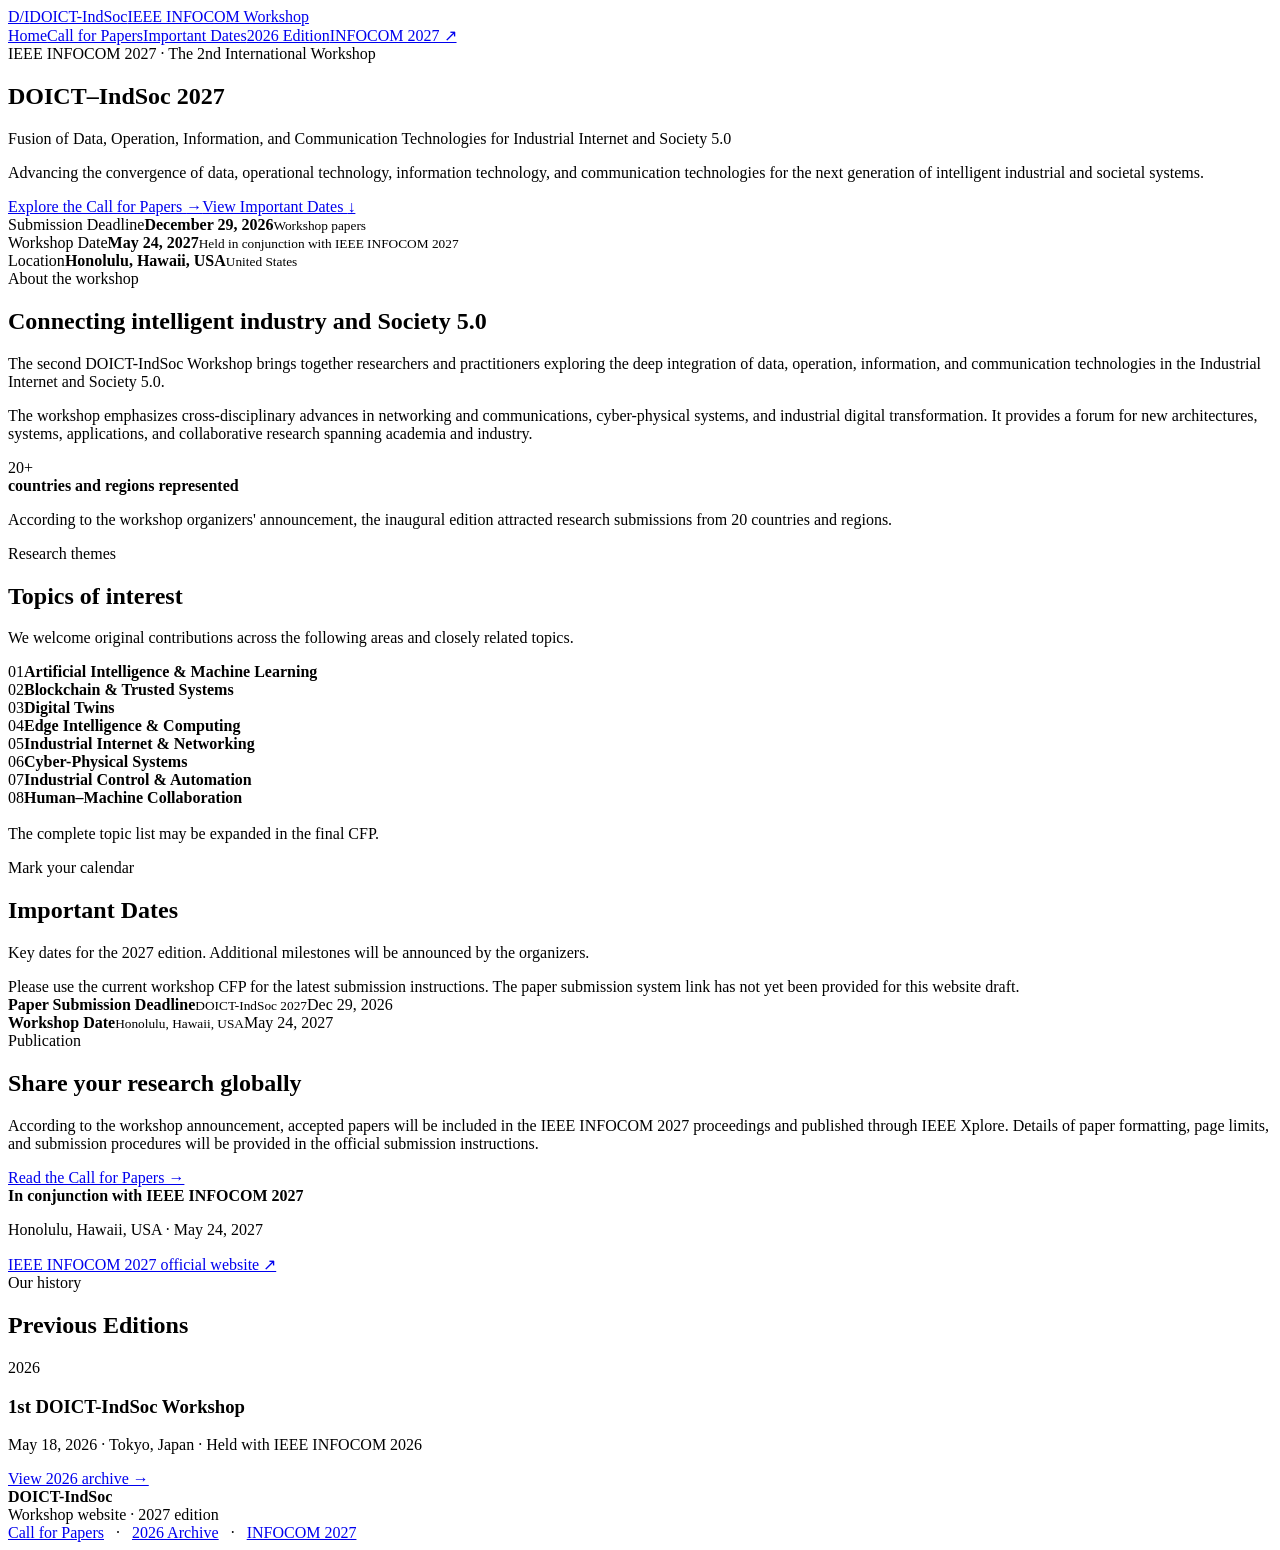
==== index.html @ 681ae793 "Add files via upload" ====
<!doctype html>
<html lang="en"><head><meta charset="utf-8"><meta name="viewport" content="width=device-width,initial-scale=1"><meta name="description" content="DOICT-IndSoc 2027: The 2nd Workshop on Fusion of Data, Operation, Information, and Communication Technologies for Industrial Internet and Society 5.0, held with IEEE INFOCOM 2027."><title>DOICT-IndSoc 2027 | IEEE INFOCOM Workshop</title><link rel="stylesheet" href="assets/styles.css"><link rel="icon" href="assets/favicon.svg" type="image/svg+xml"></head><body>
<header class="site-header"><div class="container header-inner"><a class="brand" href="index.html" aria-label="DOICT-IndSoc homepage"><span class="brand-symbol">D/I</span><span><span class="brand-name">DOICT-IndSoc</span><span class="brand-sub">IEEE INFOCOM Workshop</span></span></a><nav class="nav" aria-label="Main navigation"><a class="current" href="index.html">Home</a><a href="cfp.html">Call for Papers</a><a href="index.html#dates">Important Dates</a><a href="2026/">2026 Edition</a><a class="nav-pill" href="https://infocom2027.ieee-infocom.org/" target="_blank" rel="noopener noreferrer">INFOCOM 2027 ↗</a></nav></div></header>
<main><section class="hero"><div class="container"><div class="hero-content"><div class="eyebrow">IEEE INFOCOM 2027 · The 2nd International Workshop</div><h1>DOICT<span>–</span>IndSoc <span>2027</span></h1><p class="hero-title">Fusion of Data, Operation, Information, and Communication Technologies for Industrial Internet and Society 5.0</p><p class="hero-explainer">Advancing the convergence of data, operational technology, information technology, and communication technologies for the next generation of intelligent industrial and societal systems.</p><div class="actions"><a class="btn btn-primary" href="cfp.html">Explore the Call for Papers <span aria-hidden="true">→</span></a><a class="btn btn-outline" href="#dates">View Important Dates <span aria-hidden="true">↓</span></a></div></div><div class="hero-summary"><div><span class="summary-label">Submission Deadline</span><strong>December 29, 2026</strong><small>Workshop papers</small></div><div><span class="summary-label">Workshop Date</span><strong>May 24, 2027</strong><small>Held in conjunction with IEEE INFOCOM 2027</small></div><div><span class="summary-label">Location</span><strong>Honolulu, Hawaii, USA</strong><small>United States</small></div></div></div></section>
<section class="section" id="about"><div class="container two-col"><div class="section-copy"><div class="section-head"><div class="eyebrow">About the workshop</div><h2>Connecting intelligent industry and Society 5.0</h2></div><p class="lead">The second DOICT-IndSoc Workshop brings together researchers and practitioners exploring the deep integration of data, operation, information, and communication technologies in the Industrial Internet and Society 5.0.</p><p>The workshop emphasizes cross-disciplinary advances in networking and communications, cyber-physical systems, and industrial digital transformation. It provides a forum for new architectures, systems, applications, and collaborative research spanning academia and industry.</p></div><aside class="quote-card"><div class="big">20+</div><strong>countries and regions represented</strong><p>According to the workshop organizers' announcement, the inaugural edition attracted research submissions from 20 countries and regions.</p></aside></div></section>
<section class="section section-alt" id="topics"><div class="container"><div class="section-head"><div class="eyebrow">Research themes</div><h2>Topics of interest</h2><p>We welcome original contributions across the following areas and closely related topics.</p></div><div class="topics"><div class="topic"><span class="topic-num">01</span><strong>Artificial Intelligence &amp; Machine Learning</strong></div><div class="topic"><span class="topic-num">02</span><strong>Blockchain &amp; Trusted Systems</strong></div><div class="topic"><span class="topic-num">03</span><strong>Digital Twins</strong></div><div class="topic"><span class="topic-num">04</span><strong>Edge Intelligence &amp; Computing</strong></div><div class="topic"><span class="topic-num">05</span><strong>Industrial Internet &amp; Networking</strong></div><div class="topic"><span class="topic-num">06</span><strong>Cyber-Physical Systems</strong></div><div class="topic"><span class="topic-num">07</span><strong>Industrial Control &amp; Automation</strong></div><div class="topic"><span class="topic-num">08</span><strong>Human–Machine Collaboration</strong></div></div><p class="smallprint" style="margin-top:18px">The complete topic list may be expanded in the final CFP.</p></div></section>
<section class="section" id="dates"><div class="container two-col"><div><div class="section-head"><div class="eyebrow">Mark your calendar</div><h2>Important Dates</h2><p>Key dates for the 2027 edition. Additional milestones will be announced by the organizers.</p></div><div class="notice">Please use the current workshop CFP for the latest submission instructions. The paper submission system link has not yet been provided for this website draft.</div></div><div class="dates-box"><div class="date-line"><span><strong>Paper Submission Deadline</strong><small>DOICT-IndSoc 2027</small></span><span class="date-value deadline">Dec 29, 2026</span></div><div class="date-line"><span><strong>Workshop Date</strong><small>Honolulu, Hawaii, USA</small></span><span class="date-value">May 24, 2027</span></div></div></div></section>
<section class="section section-alt" id="publication"><div class="container two-col"><div><div class="section-head"><div class="eyebrow">Publication</div><h2>Share your research globally</h2></div><p>According to the workshop announcement, accepted papers will be included in the IEEE INFOCOM 2027 proceedings and published through IEEE Xplore. Details of paper formatting, page limits, and submission procedures will be provided in the official submission instructions.</p><a class="text-link" href="cfp.html">Read the Call for Papers →</a></div><div class="quote-card"><strong>In conjunction with IEEE INFOCOM 2027</strong><p>Honolulu, Hawaii, USA · May 24, 2027</p><a href="https://infocom2027.ieee-infocom.org/" target="_blank" rel="noopener noreferrer">IEEE INFOCOM 2027 official website ↗</a></div></div></section>
<section class="section" id="past"><div class="container"><div class="section-head"><div class="eyebrow">Our history</div><h2>Previous Editions</h2></div><div class="archive-tile"><div class="archive-year">2026</div><div class="archive-desc"><h3>1st DOICT-IndSoc Workshop</h3><p>May 18, 2026 · Tokyo, Japan · Held with IEEE INFOCOM 2026</p></div><a class="text-link" href="2026/">View 2026 archive →</a></div></div></section></main>
<footer class="site-footer"><div class="container footer-grid"><div><strong>DOICT-IndSoc</strong><br>Workshop website · 2027 edition</div><div><a href="cfp.html">Call for Papers</a> &nbsp; · &nbsp; <a href="2026/">2026 Archive</a> &nbsp; · &nbsp; <a href="https://infocom2027.ieee-infocom.org/">INFOCOM 2027</a></div></div></footer></body></html>
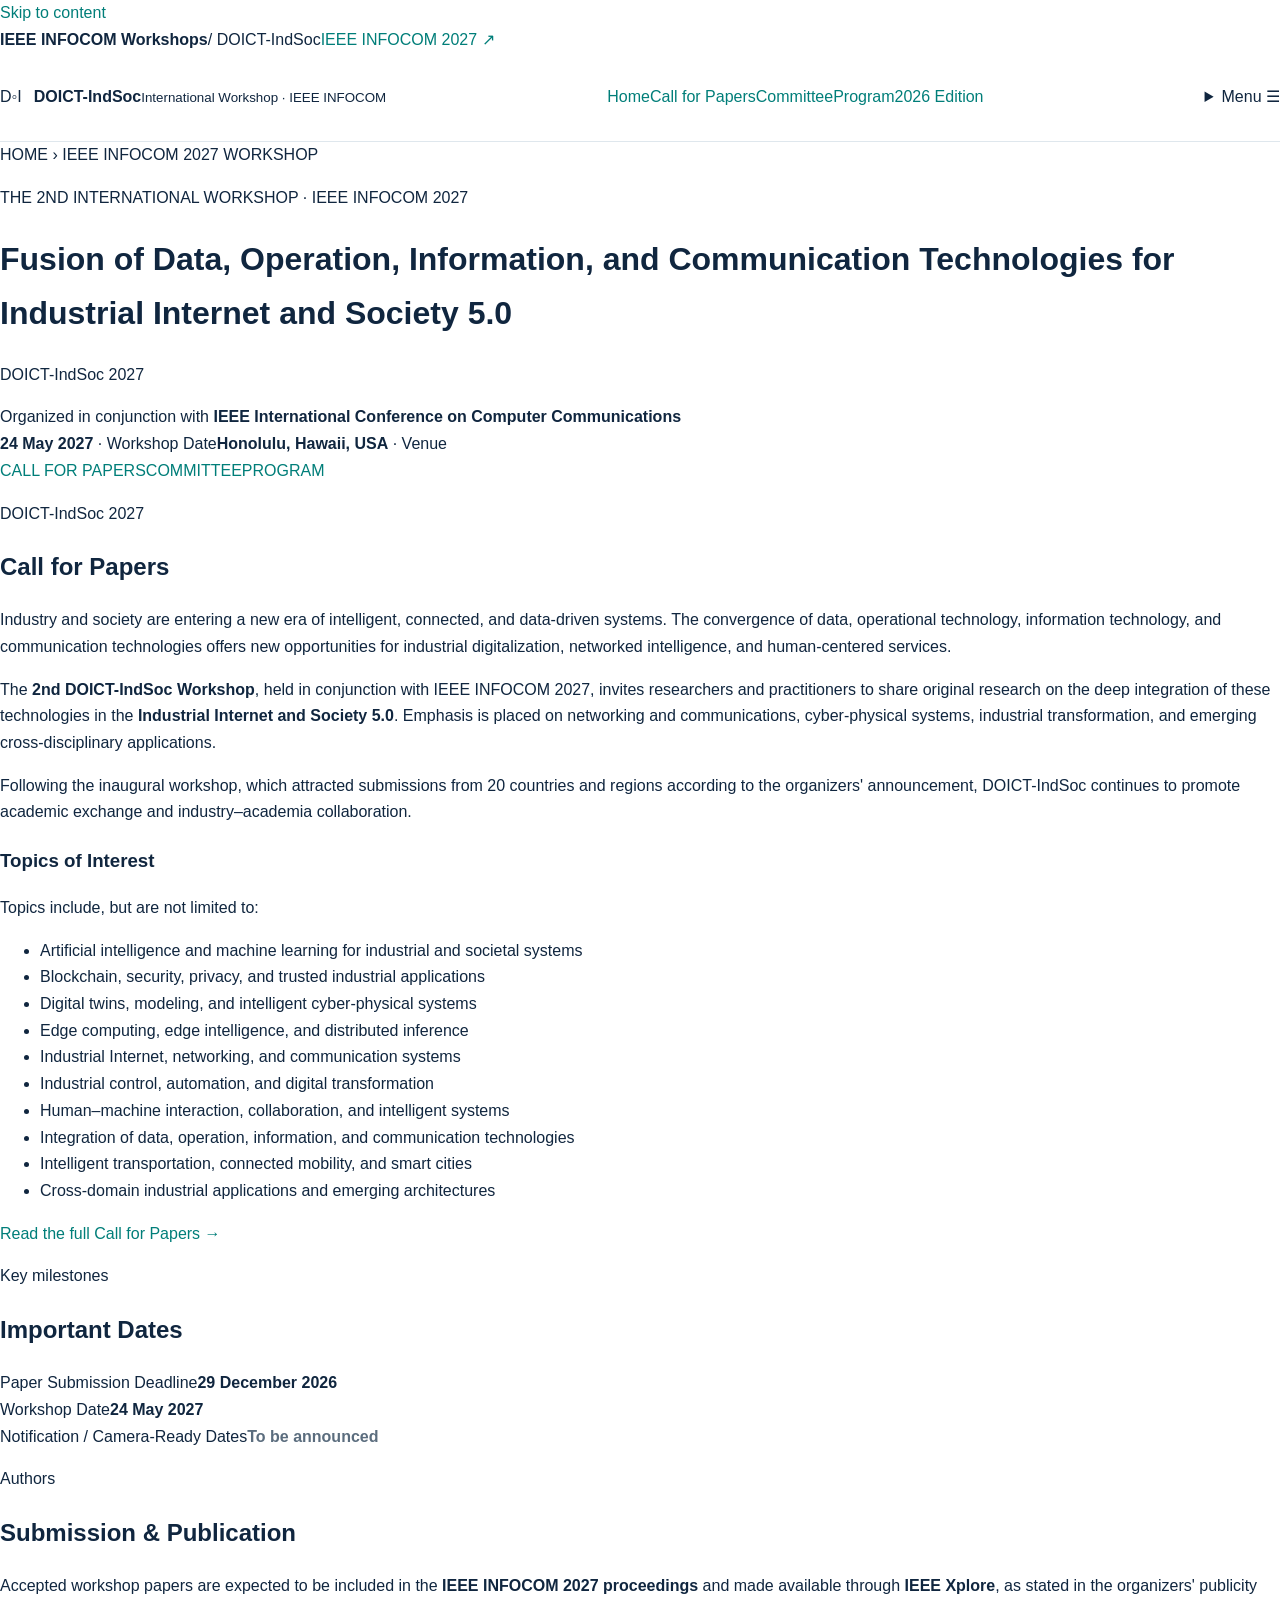
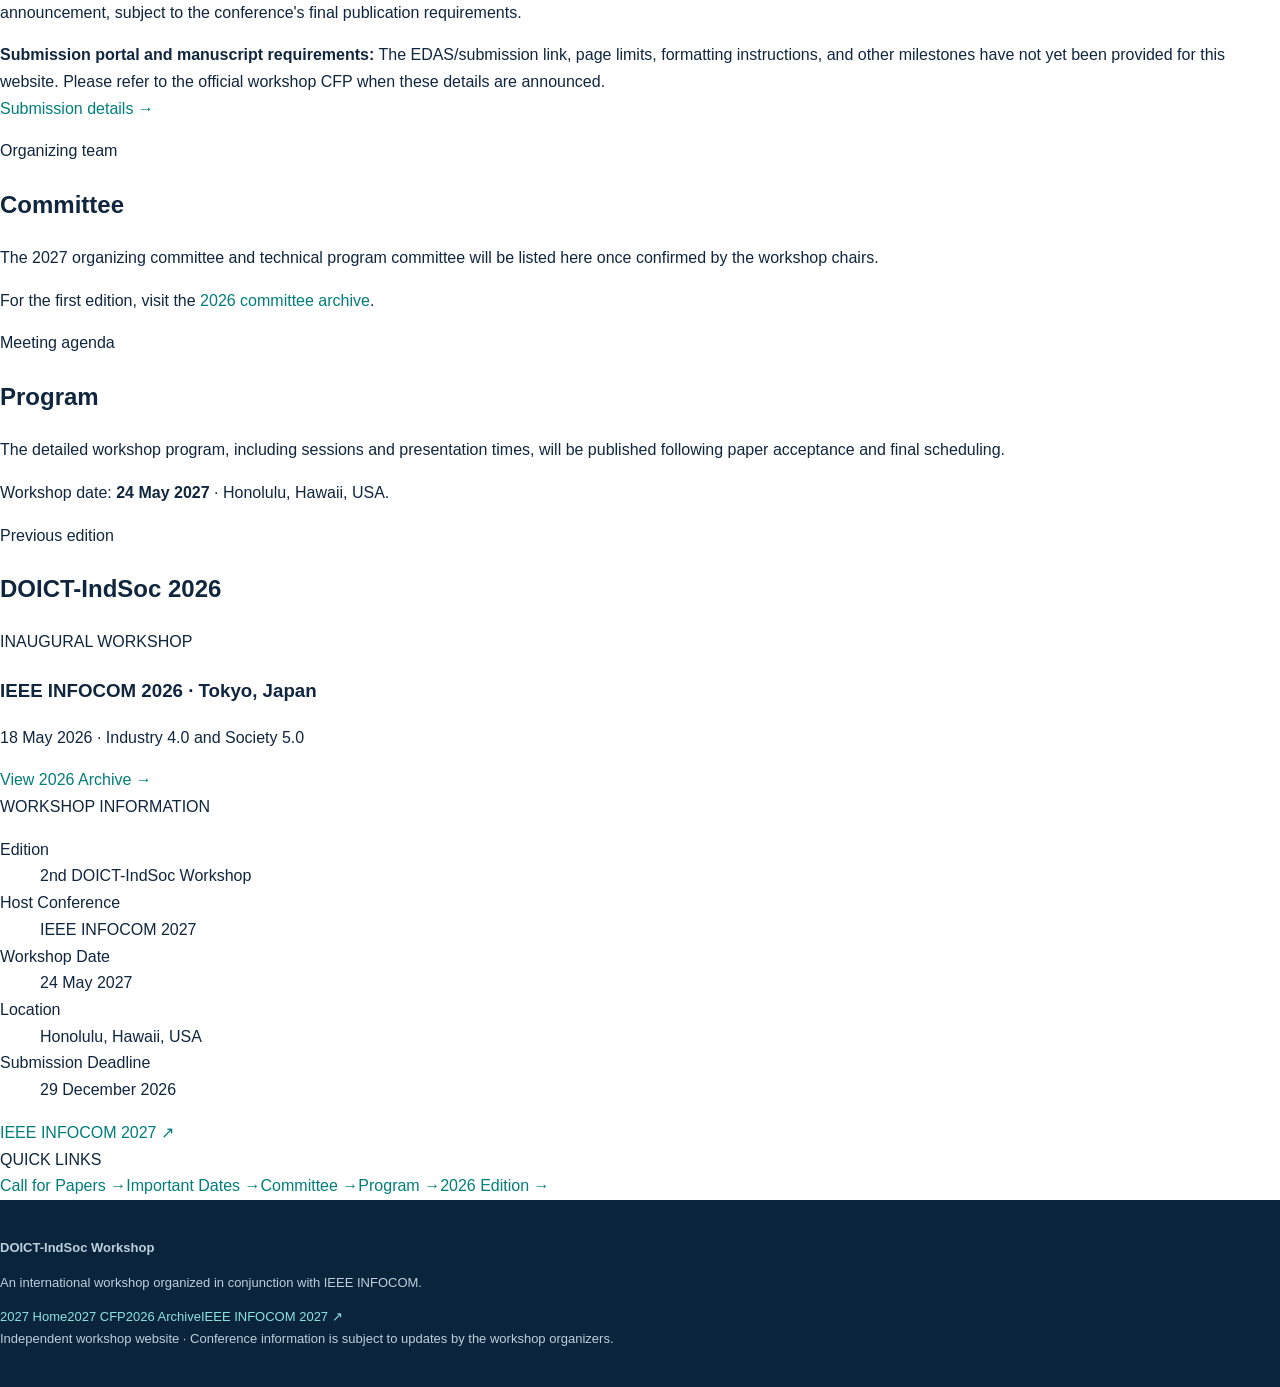
==== commit 0991249a: "Add files via upload" ====
--- a/index.html
+++ b/index.html
@@ -1,10 +1,49 @@
-<!doctype html>
-<html lang="en"><head><meta charset="utf-8"><meta name="viewport" content="width=device-width,initial-scale=1"><meta name="description" content="DOICT-IndSoc 2027: The 2nd Workshop on Fusion of Data, Operation, Information, and Communication Technologies for Industrial Internet and Society 5.0, held with IEEE INFOCOM 2027."><title>DOICT-IndSoc 2027 | IEEE INFOCOM Workshop</title><link rel="stylesheet" href="assets/styles.css"><link rel="icon" href="assets/favicon.svg" type="image/svg+xml"></head><body>
-<header class="site-header"><div class="container header-inner"><a class="brand" href="index.html" aria-label="DOICT-IndSoc homepage"><span class="brand-symbol">D/I</span><span><span class="brand-name">DOICT-IndSoc</span><span class="brand-sub">IEEE INFOCOM Workshop</span></span></a><nav class="nav" aria-label="Main navigation"><a class="current" href="index.html">Home</a><a href="cfp.html">Call for Papers</a><a href="index.html#dates">Important Dates</a><a href="2026/">2026 Edition</a><a class="nav-pill" href="https://infocom2027.ieee-infocom.org/" target="_blank" rel="noopener noreferrer">INFOCOM 2027 ↗</a></nav></div></header>
-<main><section class="hero"><div class="container"><div class="hero-content"><div class="eyebrow">IEEE INFOCOM 2027 · The 2nd International Workshop</div><h1>DOICT<span>–</span>IndSoc <span>2027</span></h1><p class="hero-title">Fusion of Data, Operation, Information, and Communication Technologies for Industrial Internet and Society 5.0</p><p class="hero-explainer">Advancing the convergence of data, operational technology, information technology, and communication technologies for the next generation of intelligent industrial and societal systems.</p><div class="actions"><a class="btn btn-primary" href="cfp.html">Explore the Call for Papers <span aria-hidden="true">→</span></a><a class="btn btn-outline" href="#dates">View Important Dates <span aria-hidden="true">↓</span></a></div></div><div class="hero-summary"><div><span class="summary-label">Submission Deadline</span><strong>December 29, 2026</strong><small>Workshop papers</small></div><div><span class="summary-label">Workshop Date</span><strong>May 24, 2027</strong><small>Held in conjunction with IEEE INFOCOM 2027</small></div><div><span class="summary-label">Location</span><strong>Honolulu, Hawaii, USA</strong><small>United States</small></div></div></div></section>
-<section class="section" id="about"><div class="container two-col"><div class="section-copy"><div class="section-head"><div class="eyebrow">About the workshop</div><h2>Connecting intelligent industry and Society 5.0</h2></div><p class="lead">The second DOICT-IndSoc Workshop brings together researchers and practitioners exploring the deep integration of data, operation, information, and communication technologies in the Industrial Internet and Society 5.0.</p><p>The workshop emphasizes cross-disciplinary advances in networking and communications, cyber-physical systems, and industrial digital transformation. It provides a forum for new architectures, systems, applications, and collaborative research spanning academia and industry.</p></div><aside class="quote-card"><div class="big">20+</div><strong>countries and regions represented</strong><p>According to the workshop organizers' announcement, the inaugural edition attracted research submissions from 20 countries and regions.</p></aside></div></section>
-<section class="section section-alt" id="topics"><div class="container"><div class="section-head"><div class="eyebrow">Research themes</div><h2>Topics of interest</h2><p>We welcome original contributions across the following areas and closely related topics.</p></div><div class="topics"><div class="topic"><span class="topic-num">01</span><strong>Artificial Intelligence &amp; Machine Learning</strong></div><div class="topic"><span class="topic-num">02</span><strong>Blockchain &amp; Trusted Systems</strong></div><div class="topic"><span class="topic-num">03</span><strong>Digital Twins</strong></div><div class="topic"><span class="topic-num">04</span><strong>Edge Intelligence &amp; Computing</strong></div><div class="topic"><span class="topic-num">05</span><strong>Industrial Internet &amp; Networking</strong></div><div class="topic"><span class="topic-num">06</span><strong>Cyber-Physical Systems</strong></div><div class="topic"><span class="topic-num">07</span><strong>Industrial Control &amp; Automation</strong></div><div class="topic"><span class="topic-num">08</span><strong>Human–Machine Collaboration</strong></div></div><p class="smallprint" style="margin-top:18px">The complete topic list may be expanded in the final CFP.</p></div></section>
-<section class="section" id="dates"><div class="container two-col"><div><div class="section-head"><div class="eyebrow">Mark your calendar</div><h2>Important Dates</h2><p>Key dates for the 2027 edition. Additional milestones will be announced by the organizers.</p></div><div class="notice">Please use the current workshop CFP for the latest submission instructions. The paper submission system link has not yet been provided for this website draft.</div></div><div class="dates-box"><div class="date-line"><span><strong>Paper Submission Deadline</strong><small>DOICT-IndSoc 2027</small></span><span class="date-value deadline">Dec 29, 2026</span></div><div class="date-line"><span><strong>Workshop Date</strong><small>Honolulu, Hawaii, USA</small></span><span class="date-value">May 24, 2027</span></div></div></div></section>
-<section class="section section-alt" id="publication"><div class="container two-col"><div><div class="section-head"><div class="eyebrow">Publication</div><h2>Share your research globally</h2></div><p>According to the workshop announcement, accepted papers will be included in the IEEE INFOCOM 2027 proceedings and published through IEEE Xplore. Details of paper formatting, page limits, and submission procedures will be provided in the official submission instructions.</p><a class="text-link" href="cfp.html">Read the Call for Papers →</a></div><div class="quote-card"><strong>In conjunction with IEEE INFOCOM 2027</strong><p>Honolulu, Hawaii, USA · May 24, 2027</p><a href="https://infocom2027.ieee-infocom.org/" target="_blank" rel="noopener noreferrer">IEEE INFOCOM 2027 official website ↗</a></div></div></section>
-<section class="section" id="past"><div class="container"><div class="section-head"><div class="eyebrow">Our history</div><h2>Previous Editions</h2></div><div class="archive-tile"><div class="archive-year">2026</div><div class="archive-desc"><h3>1st DOICT-IndSoc Workshop</h3><p>May 18, 2026 · Tokyo, Japan · Held with IEEE INFOCOM 2026</p></div><a class="text-link" href="2026/">View 2026 archive →</a></div></div></section></main>
-<footer class="site-footer"><div class="container footer-grid"><div><strong>DOICT-IndSoc</strong><br>Workshop website · 2027 edition</div><div><a href="cfp.html">Call for Papers</a> &nbsp; · &nbsp; <a href="2026/">2026 Archive</a> &nbsp; · &nbsp; <a href="https://infocom2027.ieee-infocom.org/">INFOCOM 2027</a></div></div></footer></body></html>
+<!DOCTYPE html>
+<html lang="en"><head>
+<meta charset="utf-8"><meta name="viewport" content="width=device-width, initial-scale=1">
+<meta name="description" content="The 2nd DOICT-IndSoc Workshop at IEEE INFOCOM 2027, May 24, 2027 in Honolulu, Hawaii. Paper deadline December 29, 2026.">
+<meta name="theme-color" content="#062e58"><title>DOICT-IndSoc 2027 | IEEE INFOCOM Workshop</title>
+<link rel="icon" type="image/svg+xml" href="assets/favicon.svg">
+<link rel="stylesheet" href="assets/styles.css">
+</head><body>
+<a class="skip-link" href="#main">Skip to content</a>
+<div class="ieee-strip"><div class="wrap strip-inner"><span><strong>IEEE INFOCOM Workshops</strong><span class="strip-sep">/</span> DOICT-IndSoc</span><a href="https://infocom2027.ieee-infocom.org/" target="_blank" rel="noopener noreferrer">IEEE INFOCOM 2027 <span aria-hidden="true">↗</span></a></div></div>
+<header class="site-header"><div class="wrap header-inner"><a class="brand" href="index.html"><span class="brand-monogram" aria-hidden="true">D<span>◦</span>I</span><span class="brand-text"><strong>DOICT-IndSoc</strong><small>International Workshop · IEEE INFOCOM</small></span></a><nav class="desktop-nav" aria-label="Main navigation"><a class="nav-item active" href="index.html" aria-current="page">Home</a><a class="nav-item" href="cfp.html">Call for Papers</a><a class="nav-item" href="index.html#committee">Committee</a><a class="nav-item" href="index.html#program">Program</a><a class="nav-item" href="2026/">2026 Edition</a></nav><details class="mobile-menu"><summary aria-label="Toggle navigation">Menu <span>☰</span></summary><nav aria-label="Mobile navigation"><a class="nav-item active" href="index.html" aria-current="page">Home</a><a class="nav-item" href="cfp.html">Call for Papers</a><a class="nav-item" href="index.html#committee">Committee</a><a class="nav-item" href="index.html#program">Program</a><a class="nav-item" href="2026/">2026 Edition</a></nav></details></div></header>
+<main id="main">
+<div class="page-intro"><div class="wrap"><div class="crumb">HOME <span>›</span> IEEE INFOCOM 2027 WORKSHOP</div><p class="edition-label">THE 2ND INTERNATIONAL WORKSHOP · IEEE INFOCOM 2027</p>
+<h1>Fusion of Data, Operation, Information, and Communication Technologies <span>for Industrial Internet and Society 5.0</span></h1>
+<p class="workshop-short">DOICT-IndSoc 2027</p>
+<div class="intro-line">Organized in conjunction with <strong>IEEE International Conference on Computer Communications</strong></div>
+<div class="hero-meta"><span><b>24 May 2027</b> · Workshop Date</span><span><b>Honolulu, Hawaii, USA</b> · Venue</span></div>
+<div class="section-shortcuts"><a href="#cfp">CALL FOR PAPERS</a><a href="#committee">COMMITTEE</a><a href="#program">PROGRAM</a></div></div></div>
+<div class="wrap content-layout"><div class="main-column">
+<section class="content-section" id="cfp"><div class="section-heading"><p class="overline">DOICT-IndSoc 2027</p><h2>Call for Papers</h2></div>
+<p>Industry and society are entering a new era of intelligent, connected, and data-driven systems. The convergence of data, operational technology, information technology, and communication technologies offers new opportunities for industrial digitalization, networked intelligence, and human-centered services.</p>
+<p>The <strong>2nd DOICT-IndSoc Workshop</strong>, held in conjunction with IEEE INFOCOM 2027, invites researchers and practitioners to share original research on the deep integration of these technologies in the <strong>Industrial Internet and Society 5.0</strong>. Emphasis is placed on networking and communications, cyber-physical systems, industrial transformation, and emerging cross-disciplinary applications.</p>
+<p>Following the inaugural workshop, which attracted submissions from 20 countries and regions according to the organizers' announcement, DOICT-IndSoc continues to promote academic exchange and industry–academia collaboration.</p>
+<h3>Topics of Interest</h3><p>Topics include, but are not limited to:</p>
+<ul class="topic-list"><li>Artificial intelligence and machine learning for industrial and societal systems</li><li>Blockchain, security, privacy, and trusted industrial applications</li><li>Digital twins, modeling, and intelligent cyber-physical systems</li><li>Edge computing, edge intelligence, and distributed inference</li><li>Industrial Internet, networking, and communication systems</li><li>Industrial control, automation, and digital transformation</li><li>Human–machine interaction, collaboration, and intelligent systems</li><li>Integration of data, operation, information, and communication technologies</li><li>Intelligent transportation, connected mobility, and smart cities</li><li>Cross-domain industrial applications and emerging architectures</li></ul>
+<a class="inline-link" href="cfp.html">Read the full Call for Papers <span aria-hidden="true">→</span></a>
+</section>
+<section class="content-section" id="dates"><div class="section-heading"><p class="overline">Key milestones</p><h2>Important Dates</h2></div>
+<div class="date-table"><div><span>Paper Submission Deadline</span><strong>29 December 2026</strong></div><div><span>Workshop Date</span><strong>24 May 2027</strong></div><div><span>Notification / Camera-Ready Dates</span><strong class="muted">To be announced</strong></div></div>
+</section>
+<section class="content-section" id="submission"><div class="section-heading"><p class="overline">Authors</p><h2>Submission & Publication</h2></div>
+<p>Accepted workshop papers are expected to be included in the <strong>IEEE INFOCOM 2027 proceedings</strong> and made available through <strong>IEEE Xplore</strong>, as stated in the organizers' publicity announcement, subject to the conference's final publication requirements.</p>
+<div class="information-note"><strong>Submission portal and manuscript requirements:</strong> The EDAS/submission link, page limits, formatting instructions, and other milestones have not yet been provided for this website. Please refer to the official workshop CFP when these details are announced.</div>
+<a class="inline-link" href="cfp.html#submission">Submission details <span aria-hidden="true">→</span></a>
+</section>
+<section class="content-section" id="committee"><div class="section-heading"><p class="overline">Organizing team</p><h2>Committee</h2></div>
+<p>The 2027 organizing committee and technical program committee will be listed here once confirmed by the workshop chairs.</p><p class="muted-sm">For the first edition, visit the <a href="2026/#committee">2026 committee archive</a>.</p>
+</section>
+<section class="content-section" id="program"><div class="section-heading"><p class="overline">Meeting agenda</p><h2>Program</h2></div>
+<p>The detailed workshop program, including sessions and presentation times, will be published following paper acceptance and final scheduling.</p><p class="muted-sm">Workshop date: <strong>24 May 2027</strong> · Honolulu, Hawaii, USA.</p>
+</section>
+<section class="content-section" id="history"><div class="section-heading"><p class="overline">Previous edition</p><h2>DOICT-IndSoc 2026</h2></div>
+<div class="archive-banner"><div><span class="archive-chip">INAUGURAL WORKSHOP</span><h3>IEEE INFOCOM 2026 · Tokyo, Japan</h3><p>18 May 2026 · Industry 4.0 and Society 5.0</p></div><a class="button-secondary" href="2026/">View 2026 Archive →</a></div>
+</section>
+</div>
+<aside class="side-column" aria-label="Workshop information"><div class="side-panel"><div class="side-heading">WORKSHOP INFORMATION</div><dl><dt>Edition</dt><dd>2nd DOICT-IndSoc Workshop</dd><dt>Host Conference</dt><dd>IEEE INFOCOM 2027</dd><dt>Workshop Date</dt><dd>24 May 2027</dd><dt>Location</dt><dd>Honolulu, Hawaii, USA</dd><dt>Submission Deadline</dt><dd class="accent">29 December 2026</dd></dl><a href="https://infocom2027.ieee-infocom.org/" target="_blank" rel="noopener noreferrer">IEEE INFOCOM 2027 ↗</a></div><div class="side-panel side-panel-pale"><div class="side-heading">QUICK LINKS</div><a href="cfp.html">Call for Papers →</a><a href="#dates">Important Dates →</a><a href="#committee">Committee →</a><a href="#program">Program →</a><a href="2026/">2026 Edition →</a></div></aside>
+</div></main>
+<footer class="site-footer"><div class="wrap footer-content"><div><strong>DOICT-IndSoc Workshop</strong><p>An international workshop organized in conjunction with IEEE INFOCOM.</p></div><div class="footer-links"><a href="index.html">2027 Home</a><a href="cfp.html">2027 CFP</a><a href="2026/">2026 Archive</a><a href="https://infocom2027.ieee-infocom.org/" target="_blank" rel="noopener noreferrer">IEEE INFOCOM 2027 ↗</a></div></div><div class="wrap footnote">Independent workshop website · Conference information is subject to updates by the workshop organizers.</div></footer>
+</body></html>
--- a/assets/styles.css
+++ b/assets/styles.css
@@ -0,0 +1,2 @@
+:root{--ink:#10263f;--deep:#071e34;--teal:#00b6a7;--light:#e9f7f5;--muted:#5b6d7e;--line:#dfe7ed;--paper:#f7f9fc;--white:#fff;--shadow:0 16px 42px rgba(14,38,56,.09)}
+*{box-sizing:border-box}html{scroll-behavior:smooth}body{margin:0;background:#fff;color:var(--ink);font-family:Inter,ui-sans-serif,-apple-system,BlinkMacSystemFont,'Segoe UI',Arial,sans-serif;line-height:1.67}a{color:#007e79;text-decoration:none}a:hover{text-decoration:underline}a:focus-visible,button:focus-visible{outline:3px solid #26c1b8;outline-offset:3px}.container{max-width:1160px;margin:0 auto;padding:0 26px}.site-header{position:relative;z-index:8;background:white;border-bottom:1px solid var(--line)}.header-inner{min-height:88px;display:flex;align-items:center;justify-content:space-between;gap:24px}.brand{display:flex;align-items:center;gap:12px;color:var(--ink);text-decoration:none}.brand:hover{text-decoration:none}.brand-symbol{width:43px;height:43px;border-radius:12px;display:grid;place-items:center;background:linear-gradient(145deg,#082d50,#087d80);font-size:15px;color:#fff;font-weight:850;letter-spacing:-1px;box-shadow:0 5px 13px #054a6030}.brand-name{font-size:16px;letter-spacing:.05em;font-weight:830;line-height:1.1}.brand-sub{font-size:10px;color:var(--muted);letter-spacing:.07em;text-transform:uppercase;display:block;margin-top:5px}.nav{display:flex;align-items:center;gap:28px;flex-wrap:wrap}.nav a{font-weight:670;font-size:13px;color:#34495a}.nav a.current{color:#008c85}.nav .nav-pill{border:1px solid #007f83;border-radius:999px;padding:9px 16px;color:#007a7a}.eyebrow{text-transform:uppercase;letter-spacing:.17em;font-size:11px;font-weight:780}.hero{position:relative;overflow:hidden;background:radial-gradient(ellipse at 79% 30%,#115a65 0,#0b3d53 26%,#08263e 62%,#061d33 100%);color:#fff;padding:80px 0 75px}.hero:before{content:'';position:absolute;inset:0;opacity:.19;background-image:linear-gradient(90deg,#63ffff34 1px,transparent 1px),linear-gradient(#63ffff30 1px,transparent 1px);background-size:58px 58px;transform:perspective(700px) rotateX(21deg) scale(1.3);mask-image:linear-gradient(90deg,transparent 26%,#000 100%)}.hero:after{content:'';position:absolute;width:500px;height:500px;border:1px solid #ffffff27;border-radius:50%;right:-95px;top:-130px;box-shadow:0 0 0 90px #ffffff08,0 0 0 180px #ffffff07}.hero .container{position:relative;z-index:1}.hero-content{max-width:870px}.hero .eyebrow{color:#8ae7db}.hero h1{font-size:clamp(45px,7vw,83px);letter-spacing:-.056em;line-height:1.08;margin:21px 0 17px;font-weight:850}.hero h1 span{color:#55dccd}.hero-title{font-size:clamp(19px,2.6vw,26px);line-height:1.37;font-weight:550;max-width:850px;color:#e6f7f6;margin:0 0 20px}.hero-explainer{font-size:14px;color:#b9d9df;max-width:690px;margin:0 0 29px}.actions{display:flex;flex-wrap:wrap;gap:12px}.btn{display:inline-flex;align-items:center;justify-content:center;gap:9px;padding:12px 20px;border-radius:9px;font-weight:750;font-size:14px;text-decoration:none;transition:transform .15s}.btn:hover{text-decoration:none;transform:translateY(-1px)}.btn-primary{background:#27dbc8;color:#042a32}.btn-outline{border:1px solid #adcfd85e;color:#fff;background:#ffffff11}.hero-summary{display:grid;grid-template-columns:repeat(3,minmax(0,1fr));gap:16px;margin-top:49px;max-width:1050px}.hero-summary>div{border:1px solid #d6ffff34;background:#e2ffff0e;border-radius:13px;padding:18px 19px;backdrop-filter:blur(9px)}.summary-label{display:block;font-size:10px;letter-spacing:.11em;text-transform:uppercase;color:#98d9d9;font-weight:720;margin-bottom:8px}.hero-summary strong{font-size:17px;display:block;line-height:1.3;letter-spacing:-.01em}.hero-summary small{display:block;margin-top:6px;color:#c2d7dc;font-size:12px}.section{padding:80px 0}.section-alt{background:var(--paper)}.section-head{max-width:750px;margin-bottom:29px}.section-head .eyebrow{color:#008d86}.section h2,.page-heading h1{font-size:clamp(29px,3.5vw,42px);letter-spacing:-.033em;line-height:1.2;margin:8px 0 17px}.section p{color:#4a6173}.lead{font-size:17px;line-height:1.8}.two-col{display:grid;grid-template-columns:1.27fr .73fr;gap:50px;align-items:start}.section-copy p{max-width:800px}.quote-card{border-radius:16px;padding:27px;background:#eaf7f5;border:1px solid #ceeeea}.quote-card .big{font-size:45px;line-height:1;font-weight:850;letter-spacing:-.05em;color:#007e79}.quote-card p{margin-bottom:0;font-size:14px}.topics{display:grid;grid-template-columns:repeat(4,minmax(0,1fr));gap:15px}.topic{padding:22px 18px;background:white;border:1px solid var(--line);border-radius:13px;min-height:126px;box-shadow:0 4px 10px #17375605}.topic-num{font-size:12px;color:#008c85;font-weight:800;display:block;margin-bottom:13px}.topic strong{font-size:15px;line-height:1.4;display:block}.dates-box{border-radius:16px;background:white;border:1px solid var(--line);overflow:hidden;box-shadow:var(--shadow)}.date-line{display:grid;grid-template-columns:1fr auto;gap:16px;align-items:center;padding:24px 29px}.date-line+.date-line{border-top:1px solid var(--line)}.date-line strong{display:block;font-size:15px}.date-line small{display:block;color:#738494;margin-top:5px}.date-value{font-size:19px;font-weight:790;text-align:right;white-space:nowrap}.deadline{color:#008c85}.notice{border-left:3px solid #00afa3;background:#eefaf8;padding:17px 22px;border-radius:0 9px 9px 0;font-size:14px;color:#486477}.archive-tile{display:flex;gap:25px;align-items:center;justify-content:space-between;border:1px solid var(--line);border-radius:16px;padding:26px 30px;background:white}.archive-year{font-size:37px;font-weight:850;letter-spacing:-.05em;color:#0f5266;line-height:1}.archive-desc{flex:1}.archive-desc h3{margin:0 0 5px}.archive-desc p{margin:0;font-size:13px}.text-link{font-weight:750;white-space:nowrap}.site-footer{background:#09243b;color:#bbd0dc;padding:37px 0;font-size:13px}.footer-grid{display:flex;justify-content:space-between;align-items:center;gap:18px;flex-wrap:wrap}.footer-grid strong{color:#fff}.site-footer a{color:#8ce3df}.page-banner{padding:56px 0;background:linear-gradient(120deg,#082d49,#0b495b);color:white}.page-banner .eyebrow{color:#75ddd3}.page-heading h1{margin:9px 0}.page-heading p{color:#d0e2e8;font-size:17px;max-width:860px}.prose{max-width:900px}.prose h2{font-size:24px;margin:34px 0 11px;letter-spacing:-.02em}.prose p{color:#485e71}.prose ul{padding-left:23px;color:#41596e}.prose li{margin:8px 0}.details-grid{display:grid;grid-template-columns:repeat(2,1fr);gap:15px}.detail-card{border:1px solid var(--line);border-radius:12px;padding:19px 22px;background:white}.detail-card .summary-label{color:#008d86}.detail-card strong{font-size:18px}.muted{color:var(--muted)}.breadcrumb{font-size:12px;margin-bottom:14px;color:#8ba9b7}.breadcrumb a{color:#c6e8e8}.cfp-toc{display:flex;flex-wrap:wrap;gap:10px;margin-bottom:36px}.cfp-toc a{background:#edf5f6;color:#0e5867;border-radius:100px;padding:7px 13px;font-size:13px;font-weight:690}.smallprint{font-size:12px;color:#6c8192}.back{display:inline-block;margin-top:20px;font-weight:700}@media(max-width:850px){.header-inner{flex-direction:column;align-items:flex-start;gap:10px;padding-top:16px;padding-bottom:15px}.nav{gap:16px}.hero{padding:60px 0 53px}.hero-summary{margin-top:35px}.topics{grid-template-columns:repeat(2,1fr)}.two-col{grid-template-columns:1fr;gap:20px}}@media(max-width:580px){.container{padding:0 20px}.header-inner{min-height:auto}.nav{gap:12px 18px}.nav a{font-size:12px}.nav .nav-pill{padding:5px 10px}.hero{padding:52px 0 48px}.hero-summary{grid-template-columns:1fr;gap:10px}.hero-summary>div{padding:15px}.section{padding:53px 0}.topics{grid-template-columns:1fr 1fr;gap:10px}.topic{padding:17px 14px;min-height:104px}.date-line{padding:19px;grid-template-columns:1fr}.date-value{text-align:left}.archive-tile{align-items:flex-start;flex-direction:column;gap:14px}.details-grid{grid-template-columns:1fr}.page-banner{padding:41px 0}}
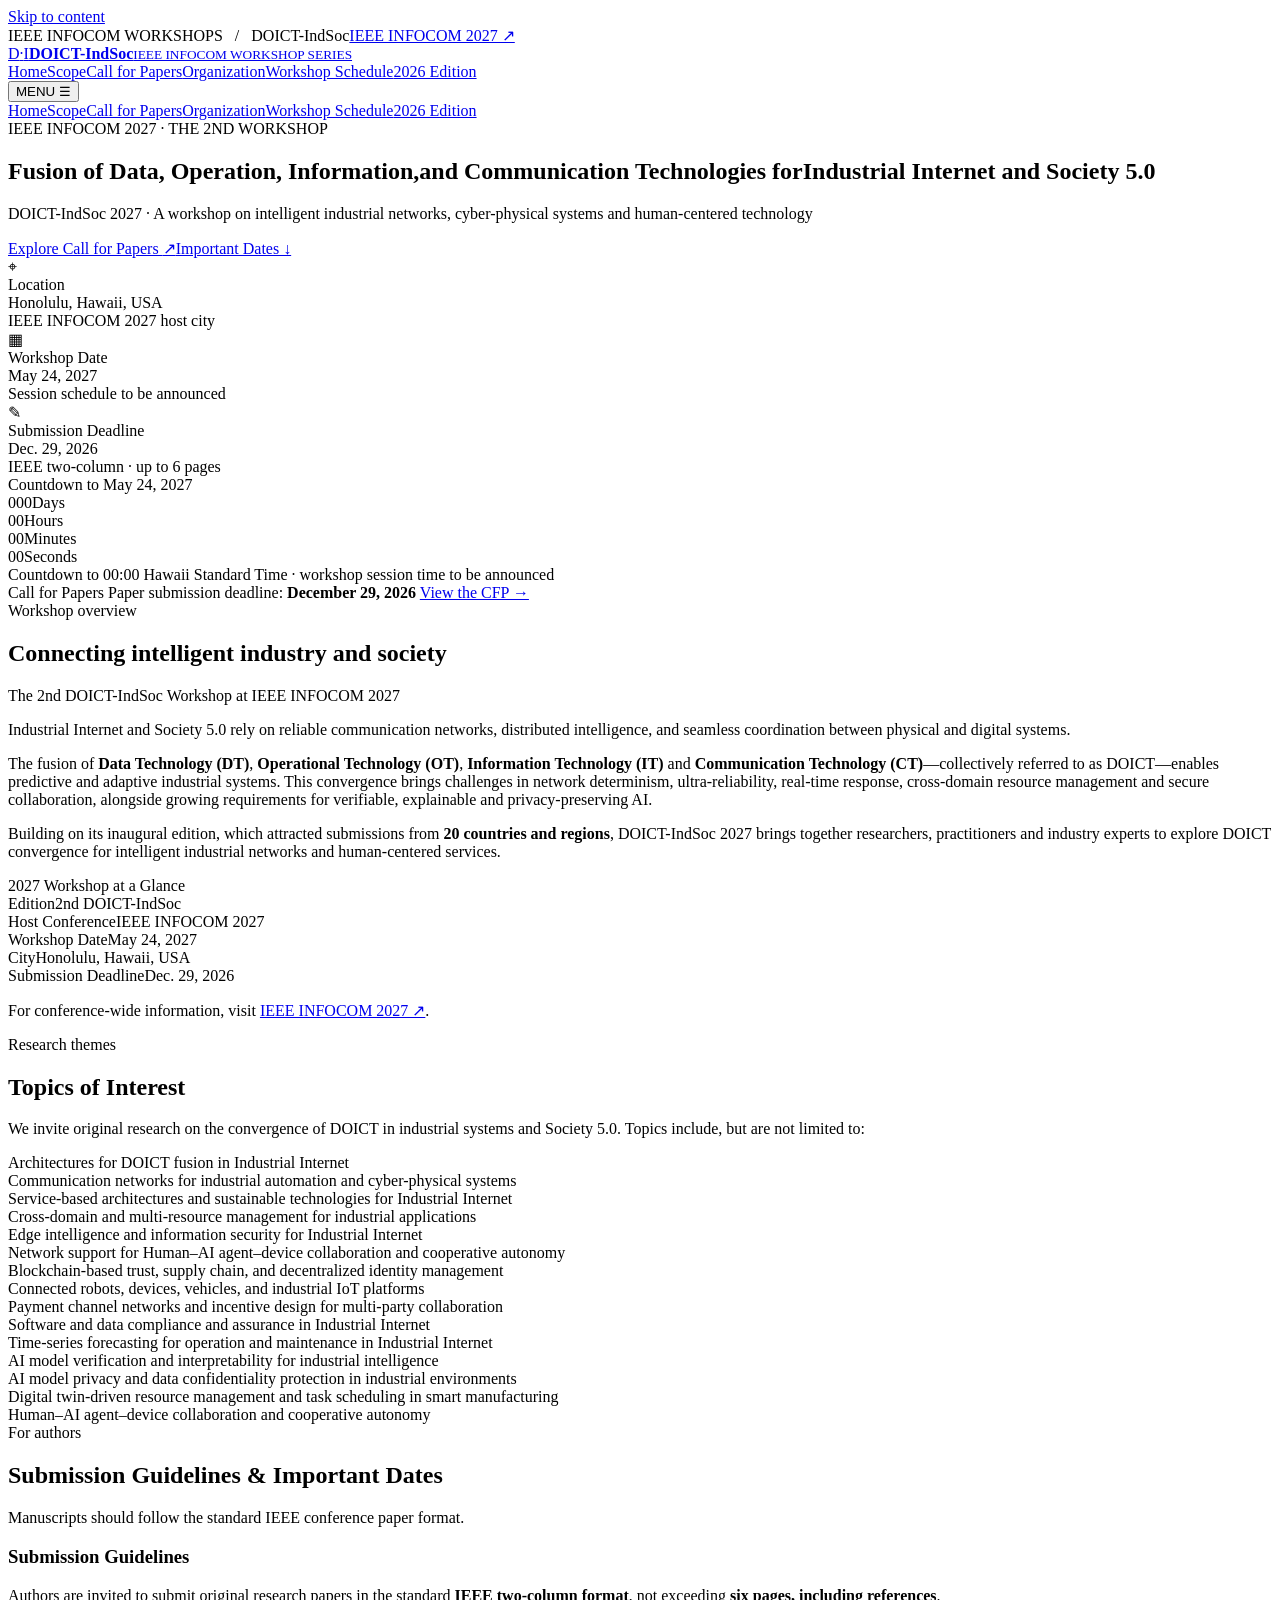
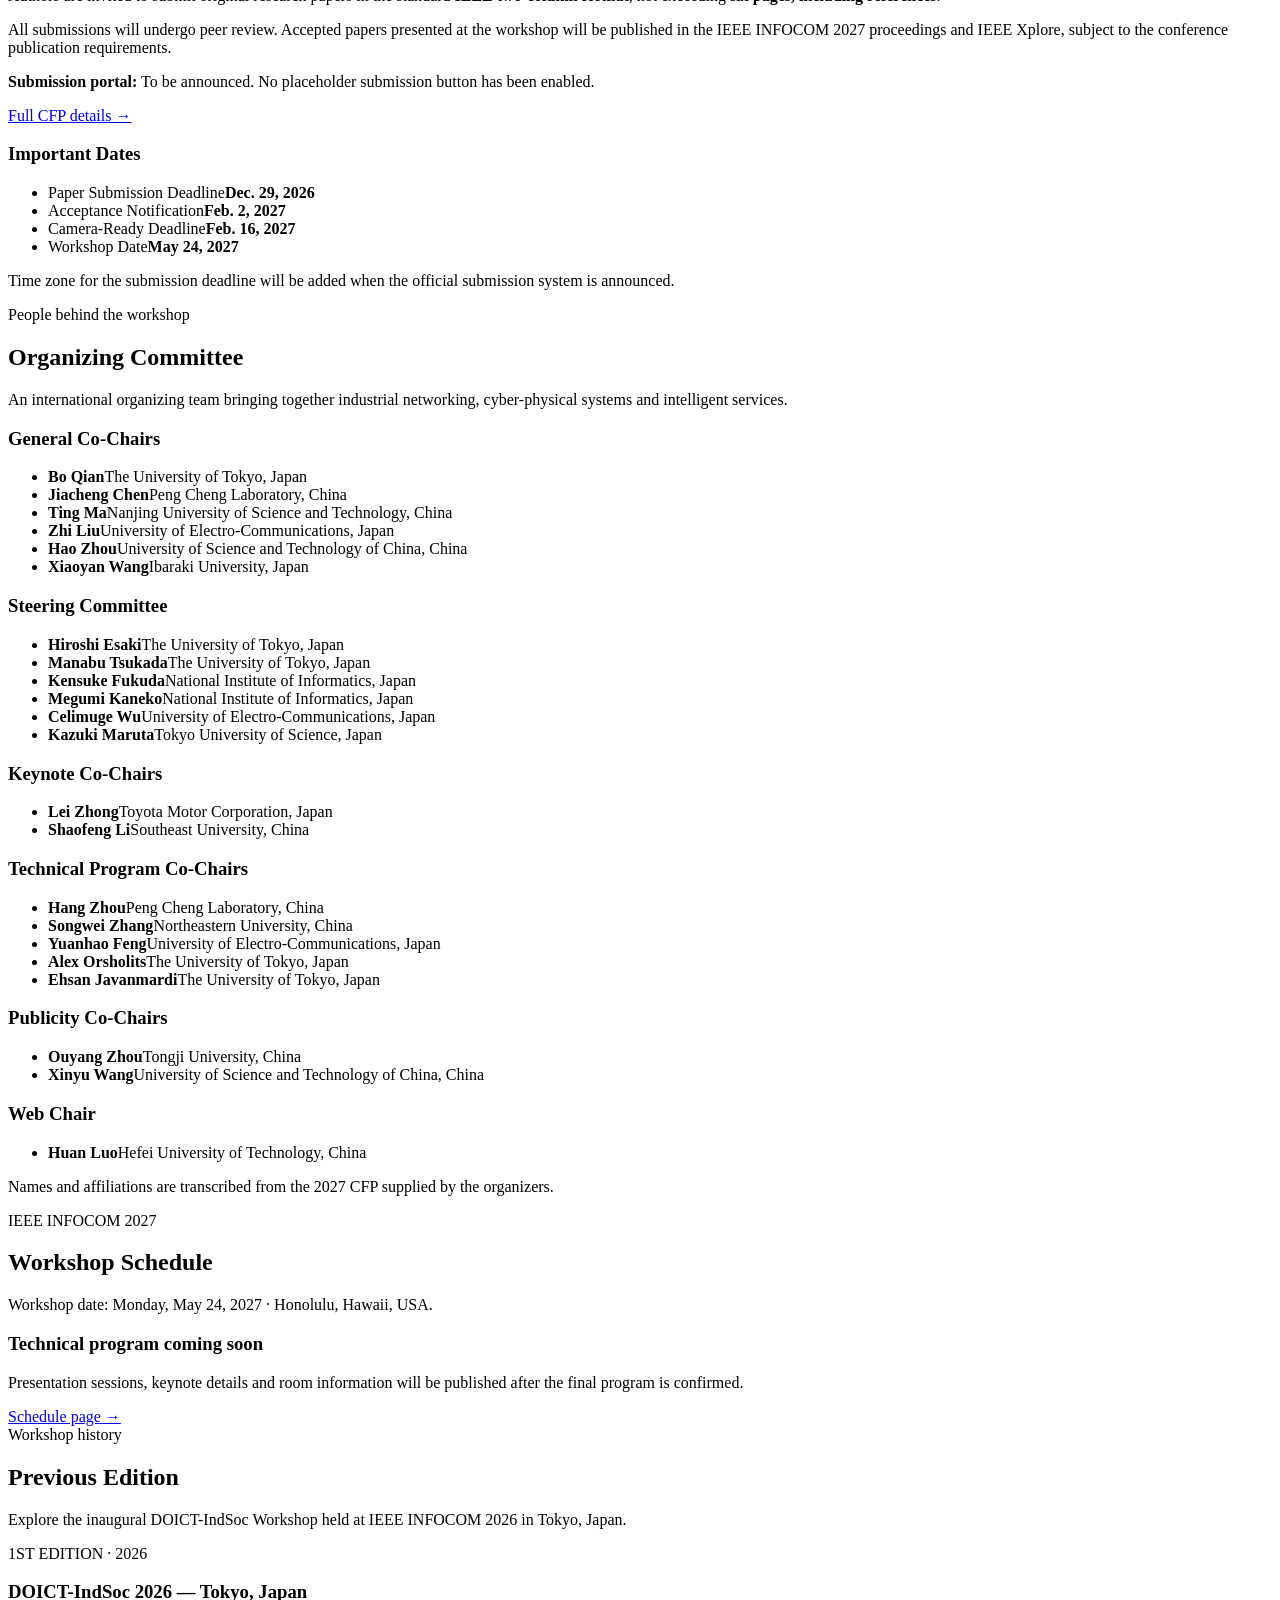
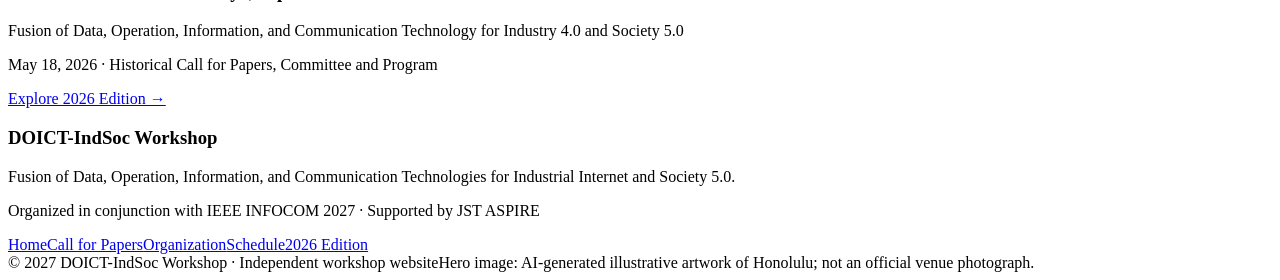
==== commit 5a7206fd: "Add files via upload" ====
--- a/index.html
+++ b/index.html
@@ -1,49 +1,5 @@
-<!DOCTYPE html>
-<html lang="en"><head>
-<meta charset="utf-8"><meta name="viewport" content="width=device-width, initial-scale=1">
-<meta name="description" content="The 2nd DOICT-IndSoc Workshop at IEEE INFOCOM 2027, May 24, 2027 in Honolulu, Hawaii. Paper deadline December 29, 2026.">
-<meta name="theme-color" content="#062e58"><title>DOICT-IndSoc 2027 | IEEE INFOCOM Workshop</title>
-<link rel="icon" type="image/svg+xml" href="assets/favicon.svg">
-<link rel="stylesheet" href="assets/styles.css">
-</head><body>
-<a class="skip-link" href="#main">Skip to content</a>
-<div class="ieee-strip"><div class="wrap strip-inner"><span><strong>IEEE INFOCOM Workshops</strong><span class="strip-sep">/</span> DOICT-IndSoc</span><a href="https://infocom2027.ieee-infocom.org/" target="_blank" rel="noopener noreferrer">IEEE INFOCOM 2027 <span aria-hidden="true">↗</span></a></div></div>
-<header class="site-header"><div class="wrap header-inner"><a class="brand" href="index.html"><span class="brand-monogram" aria-hidden="true">D<span>◦</span>I</span><span class="brand-text"><strong>DOICT-IndSoc</strong><small>International Workshop · IEEE INFOCOM</small></span></a><nav class="desktop-nav" aria-label="Main navigation"><a class="nav-item active" href="index.html" aria-current="page">Home</a><a class="nav-item" href="cfp.html">Call for Papers</a><a class="nav-item" href="index.html#committee">Committee</a><a class="nav-item" href="index.html#program">Program</a><a class="nav-item" href="2026/">2026 Edition</a></nav><details class="mobile-menu"><summary aria-label="Toggle navigation">Menu <span>☰</span></summary><nav aria-label="Mobile navigation"><a class="nav-item active" href="index.html" aria-current="page">Home</a><a class="nav-item" href="cfp.html">Call for Papers</a><a class="nav-item" href="index.html#committee">Committee</a><a class="nav-item" href="index.html#program">Program</a><a class="nav-item" href="2026/">2026 Edition</a></nav></details></div></header>
-<main id="main">
-<div class="page-intro"><div class="wrap"><div class="crumb">HOME <span>›</span> IEEE INFOCOM 2027 WORKSHOP</div><p class="edition-label">THE 2ND INTERNATIONAL WORKSHOP · IEEE INFOCOM 2027</p>
-<h1>Fusion of Data, Operation, Information, and Communication Technologies <span>for Industrial Internet and Society 5.0</span></h1>
-<p class="workshop-short">DOICT-IndSoc 2027</p>
-<div class="intro-line">Organized in conjunction with <strong>IEEE International Conference on Computer Communications</strong></div>
-<div class="hero-meta"><span><b>24 May 2027</b> · Workshop Date</span><span><b>Honolulu, Hawaii, USA</b> · Venue</span></div>
-<div class="section-shortcuts"><a href="#cfp">CALL FOR PAPERS</a><a href="#committee">COMMITTEE</a><a href="#program">PROGRAM</a></div></div></div>
-<div class="wrap content-layout"><div class="main-column">
-<section class="content-section" id="cfp"><div class="section-heading"><p class="overline">DOICT-IndSoc 2027</p><h2>Call for Papers</h2></div>
-<p>Industry and society are entering a new era of intelligent, connected, and data-driven systems. The convergence of data, operational technology, information technology, and communication technologies offers new opportunities for industrial digitalization, networked intelligence, and human-centered services.</p>
-<p>The <strong>2nd DOICT-IndSoc Workshop</strong>, held in conjunction with IEEE INFOCOM 2027, invites researchers and practitioners to share original research on the deep integration of these technologies in the <strong>Industrial Internet and Society 5.0</strong>. Emphasis is placed on networking and communications, cyber-physical systems, industrial transformation, and emerging cross-disciplinary applications.</p>
-<p>Following the inaugural workshop, which attracted submissions from 20 countries and regions according to the organizers' announcement, DOICT-IndSoc continues to promote academic exchange and industry–academia collaboration.</p>
-<h3>Topics of Interest</h3><p>Topics include, but are not limited to:</p>
-<ul class="topic-list"><li>Artificial intelligence and machine learning for industrial and societal systems</li><li>Blockchain, security, privacy, and trusted industrial applications</li><li>Digital twins, modeling, and intelligent cyber-physical systems</li><li>Edge computing, edge intelligence, and distributed inference</li><li>Industrial Internet, networking, and communication systems</li><li>Industrial control, automation, and digital transformation</li><li>Human–machine interaction, collaboration, and intelligent systems</li><li>Integration of data, operation, information, and communication technologies</li><li>Intelligent transportation, connected mobility, and smart cities</li><li>Cross-domain industrial applications and emerging architectures</li></ul>
-<a class="inline-link" href="cfp.html">Read the full Call for Papers <span aria-hidden="true">→</span></a>
-</section>
-<section class="content-section" id="dates"><div class="section-heading"><p class="overline">Key milestones</p><h2>Important Dates</h2></div>
-<div class="date-table"><div><span>Paper Submission Deadline</span><strong>29 December 2026</strong></div><div><span>Workshop Date</span><strong>24 May 2027</strong></div><div><span>Notification / Camera-Ready Dates</span><strong class="muted">To be announced</strong></div></div>
-</section>
-<section class="content-section" id="submission"><div class="section-heading"><p class="overline">Authors</p><h2>Submission & Publication</h2></div>
-<p>Accepted workshop papers are expected to be included in the <strong>IEEE INFOCOM 2027 proceedings</strong> and made available through <strong>IEEE Xplore</strong>, as stated in the organizers' publicity announcement, subject to the conference's final publication requirements.</p>
-<div class="information-note"><strong>Submission portal and manuscript requirements:</strong> The EDAS/submission link, page limits, formatting instructions, and other milestones have not yet been provided for this website. Please refer to the official workshop CFP when these details are announced.</div>
-<a class="inline-link" href="cfp.html#submission">Submission details <span aria-hidden="true">→</span></a>
-</section>
-<section class="content-section" id="committee"><div class="section-heading"><p class="overline">Organizing team</p><h2>Committee</h2></div>
-<p>The 2027 organizing committee and technical program committee will be listed here once confirmed by the workshop chairs.</p><p class="muted-sm">For the first edition, visit the <a href="2026/#committee">2026 committee archive</a>.</p>
-</section>
-<section class="content-section" id="program"><div class="section-heading"><p class="overline">Meeting agenda</p><h2>Program</h2></div>
-<p>The detailed workshop program, including sessions and presentation times, will be published following paper acceptance and final scheduling.</p><p class="muted-sm">Workshop date: <strong>24 May 2027</strong> · Honolulu, Hawaii, USA.</p>
-</section>
-<section class="content-section" id="history"><div class="section-heading"><p class="overline">Previous edition</p><h2>DOICT-IndSoc 2026</h2></div>
-<div class="archive-banner"><div><span class="archive-chip">INAUGURAL WORKSHOP</span><h3>IEEE INFOCOM 2026 · Tokyo, Japan</h3><p>18 May 2026 · Industry 4.0 and Society 5.0</p></div><a class="button-secondary" href="2026/">View 2026 Archive →</a></div>
-</section>
-</div>
-<aside class="side-column" aria-label="Workshop information"><div class="side-panel"><div class="side-heading">WORKSHOP INFORMATION</div><dl><dt>Edition</dt><dd>2nd DOICT-IndSoc Workshop</dd><dt>Host Conference</dt><dd>IEEE INFOCOM 2027</dd><dt>Workshop Date</dt><dd>24 May 2027</dd><dt>Location</dt><dd>Honolulu, Hawaii, USA</dd><dt>Submission Deadline</dt><dd class="accent">29 December 2026</dd></dl><a href="https://infocom2027.ieee-infocom.org/" target="_blank" rel="noopener noreferrer">IEEE INFOCOM 2027 ↗</a></div><div class="side-panel side-panel-pale"><div class="side-heading">QUICK LINKS</div><a href="cfp.html">Call for Papers →</a><a href="#dates">Important Dates →</a><a href="#committee">Committee →</a><a href="#program">Program →</a><a href="2026/">2026 Edition →</a></div></aside>
-</div></main>
-<footer class="site-footer"><div class="wrap footer-content"><div><strong>DOICT-IndSoc Workshop</strong><p>An international workshop organized in conjunction with IEEE INFOCOM.</p></div><div class="footer-links"><a href="index.html">2027 Home</a><a href="cfp.html">2027 CFP</a><a href="2026/">2026 Archive</a><a href="https://infocom2027.ieee-infocom.org/" target="_blank" rel="noopener noreferrer">IEEE INFOCOM 2027 ↗</a></div></div><div class="wrap footnote">Independent workshop website · Conference information is subject to updates by the workshop organizers.</div></footer>
-</body></html>+<!doctype html><html lang="en"><head><meta charset="UTF-8"><meta name="viewport" content="width=device-width, initial-scale=1"><meta name="theme-color" content="#072b49"><meta name="description" content="Official website of the 2nd DOICT-IndSoc Workshop at IEEE INFOCOM 2027."><title>DOICT-IndSoc 2027 | IEEE INFOCOM Workshop</title><link rel="icon" href="assets/favicon.svg" type="image/svg+xml"><link rel="stylesheet" href="assets/style.css"><script defer src="assets/script.js"></script></head><body><a class="skip" href="#main">Skip to content</a>
+<div class="topline"><div class="container"><span>IEEE INFOCOM WORKSHOPS&nbsp;&nbsp; / &nbsp;&nbsp;DOICT-IndSoc</span><a href="https://infocom2027.ieee-infocom.org/" target="_blank" rel="noopener noreferrer">IEEE INFOCOM 2027 ↗</a></div></div>
+<header class="header"><div class="container head-inner"><a href="index.html" class="brand" aria-label="DOICT-IndSoc home"><span class="brand-symbol">D<span>·</span>I</span><span><strong>DOICT-IndSoc</strong><small>IEEE INFOCOM WORKSHOP SERIES</small></span></a><nav class="nav" aria-label="Primary navigation"><a href="index.html" class="active" aria-current="page">Home</a><a href="index.html#scope">Scope</a><a href="cfp.html">Call for Papers</a><a href="committee.html">Organization</a><a href="program.html">Workshop Schedule</a><a href="2026/">2026 Edition</a></nav><button type="button" class="mobile-toggle" data-menu-toggle aria-controls="mobile-menu" aria-expanded="false">MENU ☰</button></div><nav class="mobile-nav" id="mobile-menu" data-mobile-nav aria-label="Mobile navigation"><a href="index.html" class="active" aria-current="page">Home</a><a href="index.html#scope">Scope</a><a href="cfp.html">Call for Papers</a><a href="committee.html">Organization</a><a href="program.html">Workshop Schedule</a><a href="2026/">2026 Edition</a></nav></header><main id="main"><section class="hero" aria-label="DOICT-IndSoc 2027 workshop overview"><div class="container hero-inner"><span class="eyebrow">IEEE INFOCOM 2027 · THE 2ND WORKSHOP</span><h1><span>Fusion of Data, Operation, Information,</span><span>and Communication Technologies for</span><span>Industrial Internet and Society 5.0</span></h1><p class="subtitle">DOICT-IndSoc 2027 · A workshop on intelligent industrial networks, cyber-physical systems and human-centered technology</p><div class="hero-actions"><a href="cfp.html" class="btn primary">Explore Call for Papers <span aria-hidden="true">↗</span></a><a href="#important-dates" class="btn ghost">Important Dates ↓</a></div>
+<div class="hero-cards"><div class="hero-card"><span class="hero-icon">⌖</span><div class="card-kicker">Location</div><div class="card-value">Honolulu, Hawaii, USA</div><div class="card-extra">IEEE INFOCOM 2027 host city</div></div><div class="hero-card"><span class="hero-icon">▦</span><div class="card-kicker">Workshop Date</div><div class="card-value">May 24, 2027</div><div class="card-extra">Session schedule to be announced</div></div><div class="hero-card"><span class="hero-icon">✎</span><div class="card-kicker">Submission Deadline</div><div class="card-value">Dec. 29, 2026</div><div class="card-extra">IEEE two-column · up to 6 pages</div></div></div>
+<div class="count-caption" data-count-caption>Countdown to May 24, 2027</div><div class="counter" data-countdown aria-label="Countdown to the workshop calendar day"><div class="unit"><span class="num" data-value>000</span><span class="unit-name">Days</span></div><div class="unit"><span class="num" data-value>00</span><span class="unit-name">Hours</span></div><div class="unit"><span class="num" data-value>00</span><span class="unit-name">Minutes</span></div><div class="unit"><span class="num" data-value>00</span><span class="unit-name">Seconds</span></div></div><div class="counter-note">Countdown to 00:00 Hawaii Standard Time · workshop session time to be announced</div></div></section><div class="notice-strip"><div class="container notice-inner"><span class="pill">Call for Papers</span> Paper submission deadline: <strong>December 29, 2026</strong> <a class="inline-link" href="cfp.html">View the CFP →</a></div></div><section class="section" id="scope"><div class="container intro-grid"><div><div class="section-title"><div class="section-label">Workshop overview</div><h2>Connecting intelligent industry and society</h2><p>The 2nd DOICT-IndSoc Workshop at IEEE INFOCOM 2027</p></div><p class="lede">Industrial Internet and Society 5.0 rely on reliable communication networks, distributed intelligence, and seamless coordination between physical and digital systems.</p><p>The fusion of <strong>Data Technology (DT)</strong>, <strong>Operational Technology (OT)</strong>, <strong>Information Technology (IT)</strong> and <strong>Communication Technology (CT)</strong>—collectively referred to as DOICT—enables predictive and adaptive industrial systems. This convergence brings challenges in network determinism, ultra-reliability, real-time response, cross-domain resource management and secure collaboration, alongside growing requirements for verifiable, explainable and privacy-preserving AI.</p><p>Building on its inaugural edition, which attracted submissions from <strong>20 countries and regions</strong>, DOICT-IndSoc 2027 brings together researchers, practitioners and industry experts to explore DOICT convergence for intelligent industrial networks and human-centered services.</p></div><aside class="facts-box"><div class="facts-title">2027 Workshop at a Glance</div><div class="fact"><span>Edition</span><span>2nd DOICT-IndSoc</span></div><div class="fact"><span>Host Conference</span><span>IEEE INFOCOM 2027</span></div><div class="fact"><span>Workshop Date</span><span>May 24, 2027</span></div><div class="fact"><span>City</span><span>Honolulu, Hawaii, USA</span></div><div class="fact highlight"><span>Submission Deadline</span><span>Dec. 29, 2026</span></div><p class="small-note">For conference-wide information, visit <a class="inline-link" target="_blank" rel="noopener noreferrer" href="https://infocom2027.ieee-infocom.org/">IEEE INFOCOM 2027 ↗</a>.</p></aside></div></section><section class="section alt" id="topics"><div class="container"><div class="section-title"><div class="section-label">Research themes</div><h2>Topics of Interest</h2><p>We invite original research on the convergence of DOICT in industrial systems and Society 5.0. Topics include, but are not limited to:</p></div><div class="topic-grid"><div class="topic-item">Architectures for DOICT fusion in Industrial Internet</div><div class="topic-item">Communication networks for industrial automation and cyber-physical systems</div><div class="topic-item">Service-based architectures and sustainable technologies for Industrial Internet</div><div class="topic-item">Cross-domain and multi-resource management for industrial applications</div><div class="topic-item">Edge intelligence and information security for Industrial Internet</div><div class="topic-item">Network support for Human–AI agent–device collaboration and cooperative autonomy</div><div class="topic-item">Blockchain-based trust, supply chain, and decentralized identity management</div><div class="topic-item">Connected robots, devices, vehicles, and industrial IoT platforms</div><div class="topic-item">Payment channel networks and incentive design for multi-party collaboration</div><div class="topic-item">Software and data compliance and assurance in Industrial Internet</div><div class="topic-item">Time-series forecasting for operation and maintenance in Industrial Internet</div><div class="topic-item">AI model verification and interpretability for industrial intelligence</div><div class="topic-item">AI model privacy and data confidentiality protection in industrial environments</div><div class="topic-item">Digital twin-driven resource management and task scheduling in smart manufacturing</div><div class="topic-item">Human–AI agent–device collaboration and cooperative autonomy</div></div></div></section><section class="section" id="important-dates"><div class="container"><div class="section-title"><div class="section-label">For authors</div><h2>Submission Guidelines & Important Dates</h2><p>Manuscripts should follow the standard IEEE conference paper format.</p></div><div class="guidelines-grid"><div class="info-box"><h3>Submission Guidelines</h3><p>Authors are invited to submit original research papers in the standard <strong>IEEE two-column format</strong>, not exceeding <strong>six pages, including references</strong>.</p><p>All submissions will undergo peer review. Accepted papers presented at the workshop will be published in the IEEE INFOCOM 2027 proceedings and IEEE Xplore, subject to the conference publication requirements.</p><p class="small-note"><strong>Submission portal:</strong> To be announced. No placeholder submission button has been enabled.</p><a class="inline-link" href="cfp.html">Full CFP details →</a></div><div class="info-box"><h3>Important Dates</h3><ul class="date-list"><li><span>Paper Submission Deadline</span><b>Dec. 29, 2026</b></li><li><span>Acceptance Notification</span><b>Feb. 2, 2027</b></li><li><span>Camera-Ready Deadline</span><b>Feb. 16, 2027</b></li><li><span>Workshop Date</span><b>May 24, 2027</b></li></ul><p class="small-note">Time zone for the submission deadline will be added when the official submission system is announced.</p></div></div></div></section><section class="section alt" id="organization"><div class="container"><div class="section-title"><div class="section-label">People behind the workshop</div><h2>Organizing Committee</h2><p>An international organizing team bringing together industrial networking, cyber-physical systems and intelligent services.</p></div><div class="committee-grid"><div class="committee-card"><h3>General Co-Chairs</h3><ul><li><strong>Bo Qian</strong>The University of Tokyo, Japan</li><li><strong>Jiacheng Chen</strong>Peng Cheng Laboratory, China</li><li><strong>Ting Ma</strong>Nanjing University of Science and Technology, China</li><li><strong>Zhi Liu</strong>University of Electro-Communications, Japan</li><li><strong>Hao Zhou</strong>University of Science and Technology of China, China</li><li><strong>Xiaoyan Wang</strong>Ibaraki University, Japan</li></ul></div><div class="committee-card"><h3>Steering Committee</h3><ul><li><strong>Hiroshi Esaki</strong>The University of Tokyo, Japan</li><li><strong>Manabu Tsukada</strong>The University of Tokyo, Japan</li><li><strong>Kensuke Fukuda</strong>National Institute of Informatics, Japan</li><li><strong>Megumi Kaneko</strong>National Institute of Informatics, Japan</li><li><strong>Celimuge Wu</strong>University of Electro-Communications, Japan</li><li><strong>Kazuki Maruta</strong>Tokyo University of Science, Japan</li></ul></div><div class="committee-card"><h3>Keynote Co-Chairs</h3><ul><li><strong>Lei Zhong</strong>Toyota Motor Corporation, Japan</li><li><strong>Shaofeng Li</strong>Southeast University, China</li></ul></div><div class="committee-card"><h3>Technical Program Co-Chairs</h3><ul><li><strong>Hang Zhou</strong>Peng Cheng Laboratory, China</li><li><strong>Songwei Zhang</strong>Northeastern University, China</li><li><strong>Yuanhao Feng</strong>University of Electro-Communications, Japan</li><li><strong>Alex Orsholits</strong>The University of Tokyo, Japan</li><li><strong>Ehsan Javanmardi</strong>The University of Tokyo, Japan</li></ul></div><div class="committee-card"><h3>Publicity Co-Chairs</h3><ul><li><strong>Ouyang Zhou</strong>Tongji University, China</li><li><strong>Xinyu Wang</strong>University of Science and Technology of China, China</li></ul></div><div class="committee-card feature"><h3>Web Chair</h3><ul><li><strong>Huan Luo</strong>Hefei University of Technology, China</li></ul></div></div><p class="small-note">Names and affiliations are transcribed from the 2027 CFP supplied by the organizers.</p></div></section><section class="section dark" id="schedule"><div class="container"><div class="section-title"><div class="section-label">IEEE INFOCOM 2027</div><h2>Workshop Schedule</h2><p>Workshop date: Monday, May 24, 2027 · Honolulu, Hawaii, USA.</p></div><div class="program-panel"><div><h3>Technical program coming soon</h3><p>Presentation sessions, keynote details and room information will be published after the final program is confirmed.</p></div><a href="program.html" class="btn ghost">Schedule page →</a></div></div></section><section class="section" id="previous-edition"><div class="container"><div class="section-title"><div class="section-label">Workshop history</div><h2>Previous Edition</h2><p>Explore the inaugural DOICT-IndSoc Workshop held at IEEE INFOCOM 2026 in Tokyo, Japan.</p></div><div class="archive-panel"><div><span class="tag">1ST EDITION · 2026</span><h3>DOICT-IndSoc 2026 — Tokyo, Japan</h3><p>Fusion of Data, Operation, Information, and Communication Technology for Industry 4.0 and Society 5.0</p><p>May 18, 2026 · Historical Call for Papers, Committee and Program</p></div><a class="btn outline" href="2026/">Explore 2026 Edition →</a></div></div></section></main><footer class="footer"><div class="container"><div class="footer-inner"><div><h3>DOICT-IndSoc Workshop</h3><p>Fusion of Data, Operation, Information, and Communication Technologies for Industrial Internet and Society 5.0.</p><p>Organized in conjunction with IEEE INFOCOM 2027 · Supported by JST ASPIRE</p></div><div class="footer-links"><a href="index.html">Home</a><a href="cfp.html">Call for Papers</a><a href="committee.html">Organization</a><a href="program.html">Schedule</a><a href="2026/">2026 Edition</a></div></div><div class="footer-bottom"><span>© 2027 DOICT-IndSoc Workshop · Independent workshop website</span><span>Hero image: AI-generated illustrative artwork of Honolulu; not an official venue photograph.</span></div></div></footer></body></html>
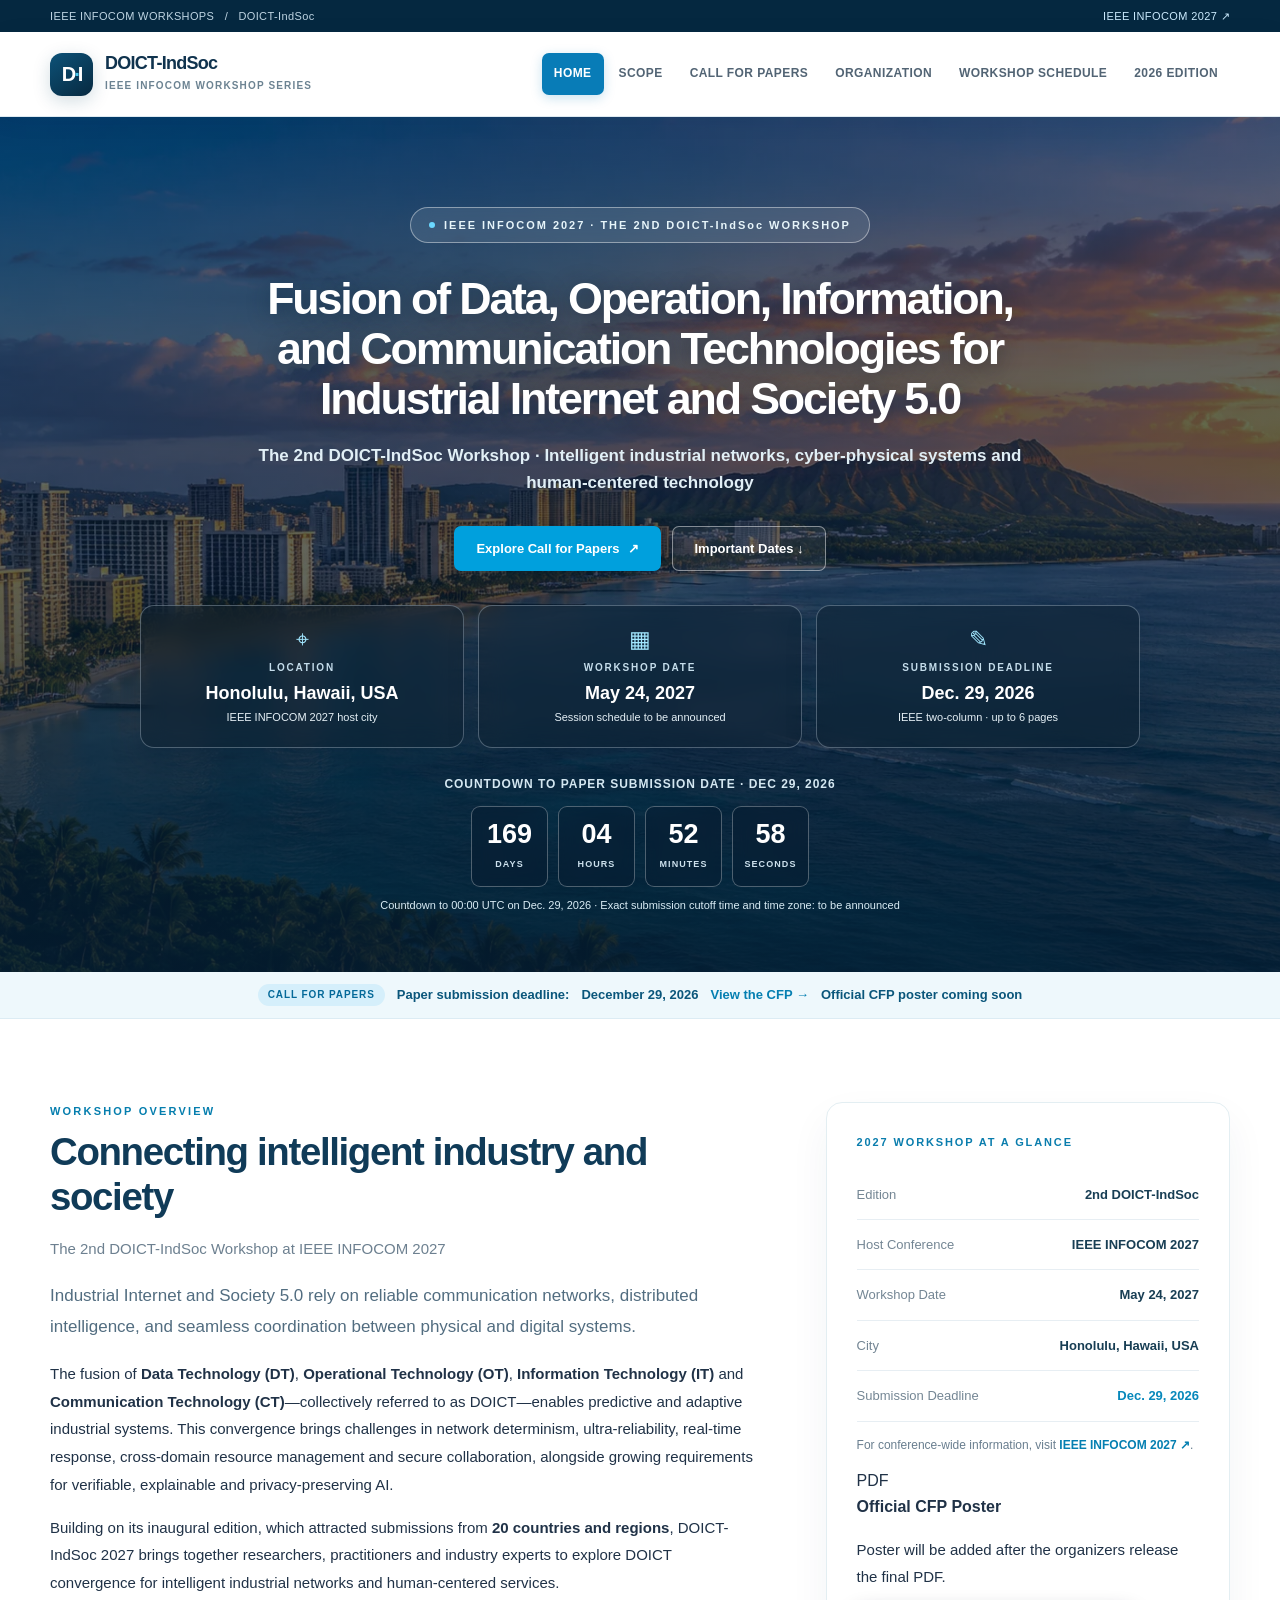
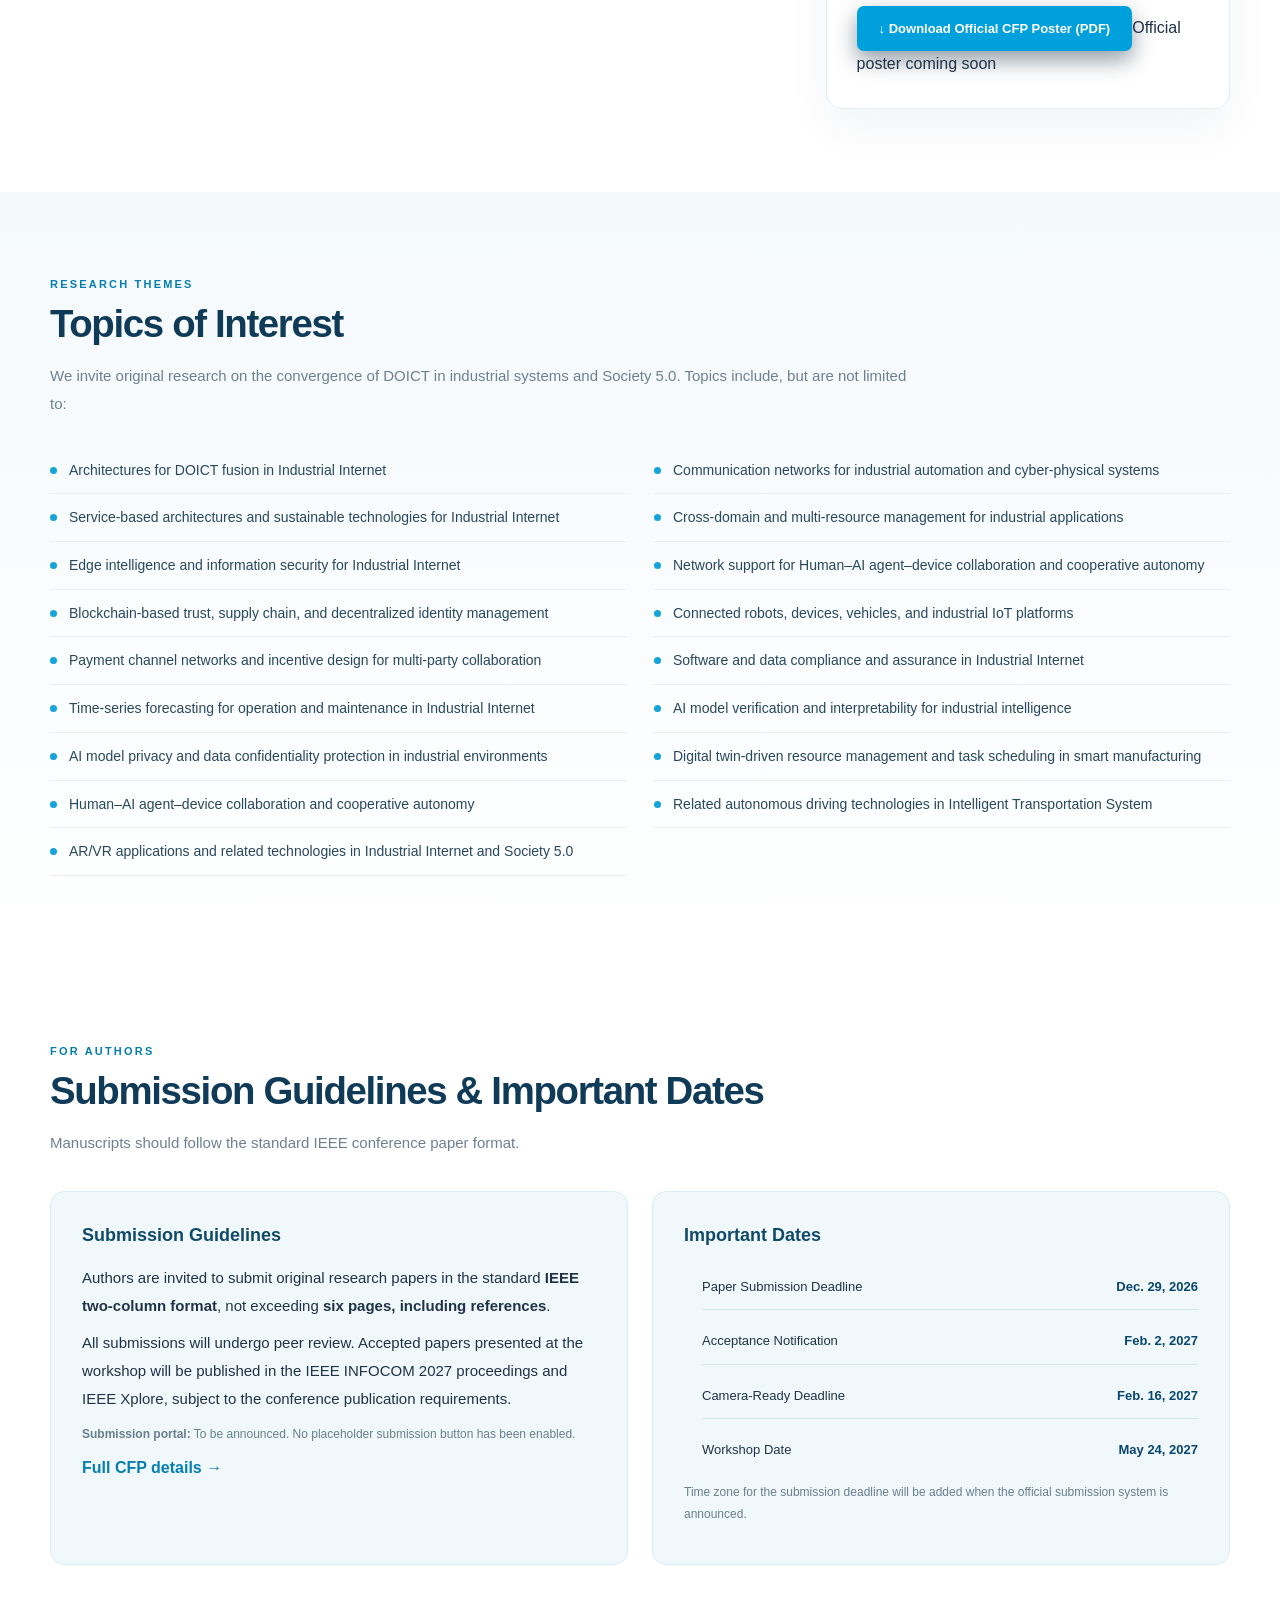
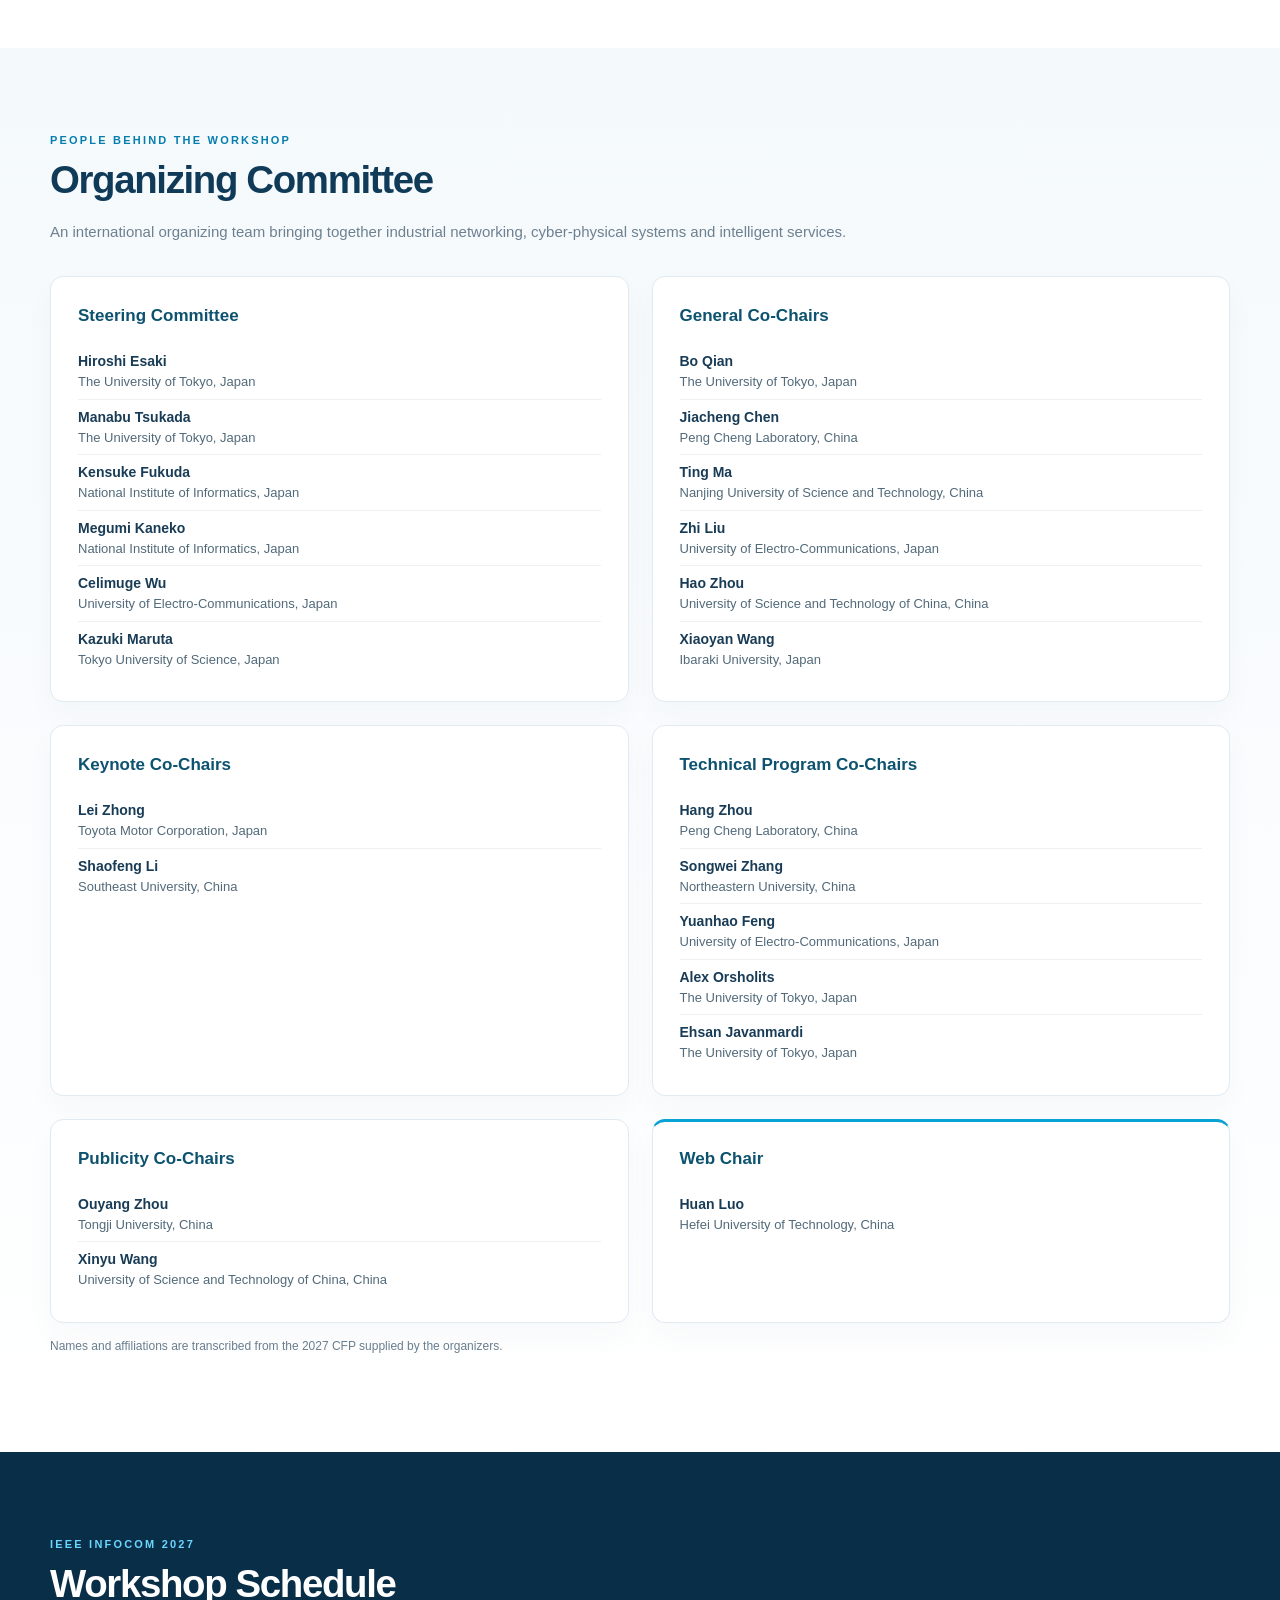
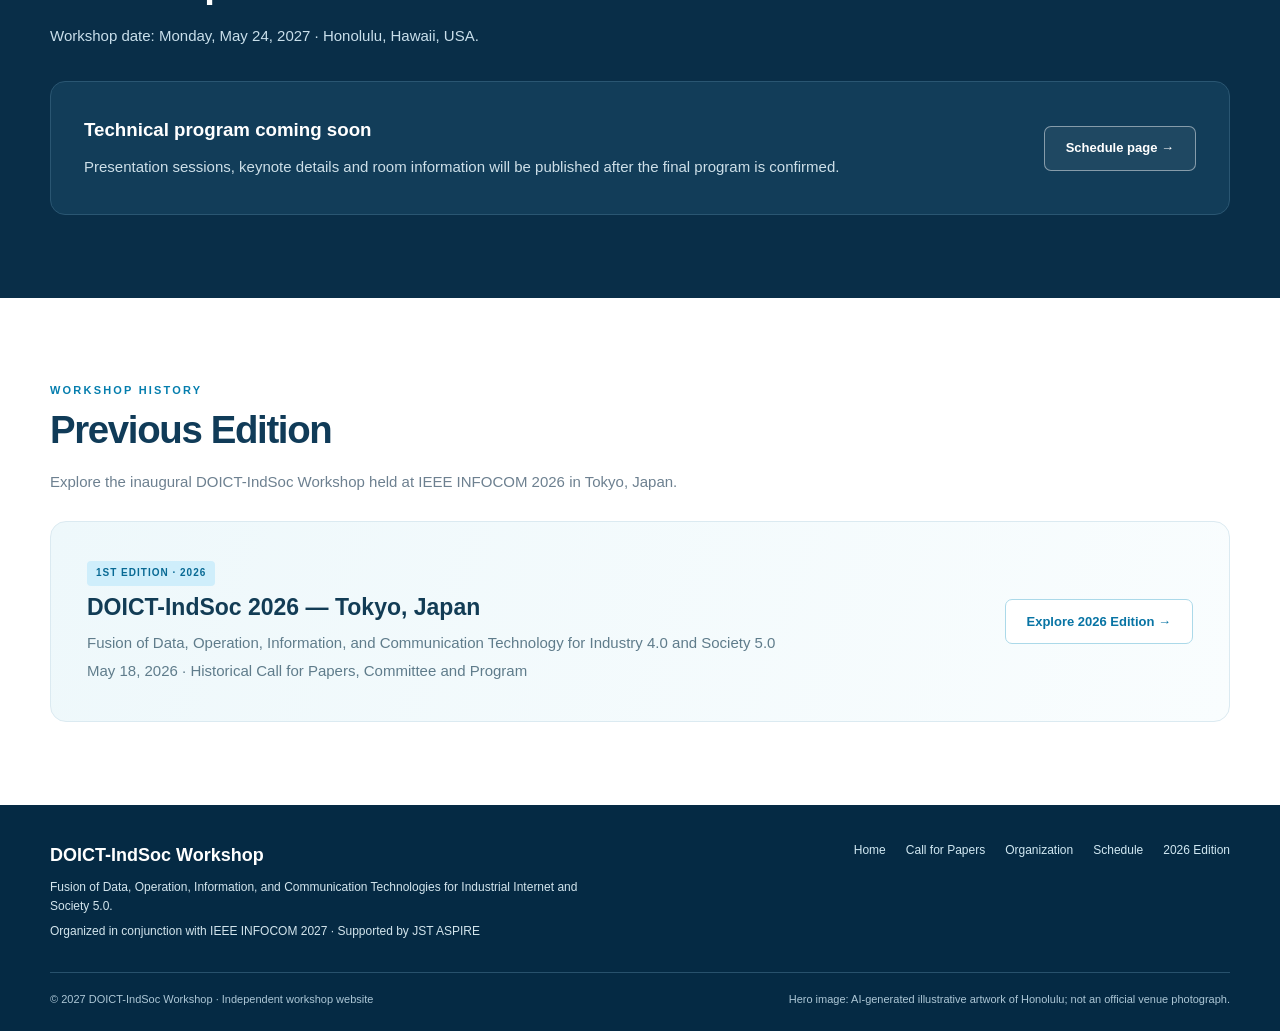
==== commit 81e5e4bb: "Add files via upload" ====
--- a/index.html
+++ b/index.html
@@ -1,5 +1,7 @@
-<!doctype html><html lang="en"><head><meta charset="UTF-8"><meta name="viewport" content="width=device-width, initial-scale=1"><meta name="theme-color" content="#072b49"><meta name="description" content="Official website of the 2nd DOICT-IndSoc Workshop at IEEE INFOCOM 2027."><title>DOICT-IndSoc 2027 | IEEE INFOCOM Workshop</title><link rel="icon" href="assets/favicon.svg" type="image/svg+xml"><link rel="stylesheet" href="assets/style.css"><script defer src="assets/script.js"></script></head><body><a class="skip" href="#main">Skip to content</a>
-<div class="topline"><div class="container"><span>IEEE INFOCOM WORKSHOPS&nbsp;&nbsp; / &nbsp;&nbsp;DOICT-IndSoc</span><a href="https://infocom2027.ieee-infocom.org/" target="_blank" rel="noopener noreferrer">IEEE INFOCOM 2027 ↗</a></div></div>
-<header class="header"><div class="container head-inner"><a href="index.html" class="brand" aria-label="DOICT-IndSoc home"><span class="brand-symbol">D<span>·</span>I</span><span><strong>DOICT-IndSoc</strong><small>IEEE INFOCOM WORKSHOP SERIES</small></span></a><nav class="nav" aria-label="Primary navigation"><a href="index.html" class="active" aria-current="page">Home</a><a href="index.html#scope">Scope</a><a href="cfp.html">Call for Papers</a><a href="committee.html">Organization</a><a href="program.html">Workshop Schedule</a><a href="2026/">2026 Edition</a></nav><button type="button" class="mobile-toggle" data-menu-toggle aria-controls="mobile-menu" aria-expanded="false">MENU ☰</button></div><nav class="mobile-nav" id="mobile-menu" data-mobile-nav aria-label="Mobile navigation"><a href="index.html" class="active" aria-current="page">Home</a><a href="index.html#scope">Scope</a><a href="cfp.html">Call for Papers</a><a href="committee.html">Organization</a><a href="program.html">Workshop Schedule</a><a href="2026/">2026 Edition</a></nav></header><main id="main"><section class="hero" aria-label="DOICT-IndSoc 2027 workshop overview"><div class="container hero-inner"><span class="eyebrow">IEEE INFOCOM 2027 · THE 2ND WORKSHOP</span><h1><span>Fusion of Data, Operation, Information,</span><span>and Communication Technologies for</span><span>Industrial Internet and Society 5.0</span></h1><p class="subtitle">DOICT-IndSoc 2027 · A workshop on intelligent industrial networks, cyber-physical systems and human-centered technology</p><div class="hero-actions"><a href="cfp.html" class="btn primary">Explore Call for Papers <span aria-hidden="true">↗</span></a><a href="#important-dates" class="btn ghost">Important Dates ↓</a></div>
+<!DOCTYPE html>
+
+<html lang="en"><head><meta charset="utf-8"/><meta content="width=device-width, initial-scale=1" name="viewport"/><meta content="#072b49" name="theme-color"/><meta content="Official website of the 2nd DOICT-IndSoc Workshop at IEEE INFOCOM 2027." name="description"/><title>DOICT-IndSoc 2027 | IEEE INFOCOM Workshop</title><link href="assets/favicon.svg" rel="icon" type="image/svg+xml"/><link href="assets/style.css" rel="stylesheet"/><script defer="" src="assets/script.js"></script></head><body><a class="skip" href="#main">Skip to content</a>
+<div class="topline"><div class="container"><span>IEEE INFOCOM WORKSHOPS   /   DOICT-IndSoc</span><a href="https://infocom2027.ieee-infocom.org/" rel="noopener noreferrer" target="_blank">IEEE INFOCOM 2027 ↗</a></div></div>
+<header class="header"><div class="container head-inner"><a aria-label="DOICT-IndSoc home" class="brand" href="index.html"><span class="brand-symbol">D<span>·</span>I</span><span><strong>DOICT-IndSoc</strong><small>IEEE INFOCOM WORKSHOP SERIES</small></span></a><nav aria-label="Primary navigation" class="nav"><a aria-current="page" class="active" href="index.html">Home</a><a href="index.html#scope">Scope</a><a href="cfp.html">Call for Papers</a><a href="committee.html">Organization</a><a href="program.html">Workshop Schedule</a><a href="2026/">2026 Edition</a></nav><button aria-controls="mobile-menu" aria-expanded="false" class="mobile-toggle" data-menu-toggle="" type="button">MENU ☰</button></div><nav aria-label="Mobile navigation" class="mobile-nav" data-mobile-nav="" id="mobile-menu"><a aria-current="page" class="active" href="index.html">Home</a><a href="index.html#scope">Scope</a><a href="cfp.html">Call for Papers</a><a href="committee.html">Organization</a><a href="program.html">Workshop Schedule</a><a href="2026/">2026 Edition</a></nav></header><main id="main"><section aria-label="DOICT-IndSoc 2027 workshop overview" class="hero"><div class="container hero-inner"><span class="eyebrow">IEEE INFOCOM 2027 · THE 2ND DOICT-IndSoc WORKSHOP</span><h1><span>Fusion of Data, Operation, Information,</span><span>and Communication Technologies for</span><span>Industrial Internet and Society 5.0</span></h1><p class="subtitle">The 2nd DOICT-IndSoc Workshop · Intelligent industrial networks, cyber-physical systems and human-centered technology</p><div class="hero-actions"><a class="btn primary" href="cfp.html">Explore Call for Papers <span aria-hidden="true">↗</span></a><a class="btn ghost" href="#important-dates">Important Dates ↓</a></div>
 <div class="hero-cards"><div class="hero-card"><span class="hero-icon">⌖</span><div class="card-kicker">Location</div><div class="card-value">Honolulu, Hawaii, USA</div><div class="card-extra">IEEE INFOCOM 2027 host city</div></div><div class="hero-card"><span class="hero-icon">▦</span><div class="card-kicker">Workshop Date</div><div class="card-value">May 24, 2027</div><div class="card-extra">Session schedule to be announced</div></div><div class="hero-card"><span class="hero-icon">✎</span><div class="card-kicker">Submission Deadline</div><div class="card-value">Dec. 29, 2026</div><div class="card-extra">IEEE two-column · up to 6 pages</div></div></div>
-<div class="count-caption" data-count-caption>Countdown to May 24, 2027</div><div class="counter" data-countdown aria-label="Countdown to the workshop calendar day"><div class="unit"><span class="num" data-value>000</span><span class="unit-name">Days</span></div><div class="unit"><span class="num" data-value>00</span><span class="unit-name">Hours</span></div><div class="unit"><span class="num" data-value>00</span><span class="unit-name">Minutes</span></div><div class="unit"><span class="num" data-value>00</span><span class="unit-name">Seconds</span></div></div><div class="counter-note">Countdown to 00:00 Hawaii Standard Time · workshop session time to be announced</div></div></section><div class="notice-strip"><div class="container notice-inner"><span class="pill">Call for Papers</span> Paper submission deadline: <strong>December 29, 2026</strong> <a class="inline-link" href="cfp.html">View the CFP →</a></div></div><section class="section" id="scope"><div class="container intro-grid"><div><div class="section-title"><div class="section-label">Workshop overview</div><h2>Connecting intelligent industry and society</h2><p>The 2nd DOICT-IndSoc Workshop at IEEE INFOCOM 2027</p></div><p class="lede">Industrial Internet and Society 5.0 rely on reliable communication networks, distributed intelligence, and seamless coordination between physical and digital systems.</p><p>The fusion of <strong>Data Technology (DT)</strong>, <strong>Operational Technology (OT)</strong>, <strong>Information Technology (IT)</strong> and <strong>Communication Technology (CT)</strong>—collectively referred to as DOICT—enables predictive and adaptive industrial systems. This convergence brings challenges in network determinism, ultra-reliability, real-time response, cross-domain resource management and secure collaboration, alongside growing requirements for verifiable, explainable and privacy-preserving AI.</p><p>Building on its inaugural edition, which attracted submissions from <strong>20 countries and regions</strong>, DOICT-IndSoc 2027 brings together researchers, practitioners and industry experts to explore DOICT convergence for intelligent industrial networks and human-centered services.</p></div><aside class="facts-box"><div class="facts-title">2027 Workshop at a Glance</div><div class="fact"><span>Edition</span><span>2nd DOICT-IndSoc</span></div><div class="fact"><span>Host Conference</span><span>IEEE INFOCOM 2027</span></div><div class="fact"><span>Workshop Date</span><span>May 24, 2027</span></div><div class="fact"><span>City</span><span>Honolulu, Hawaii, USA</span></div><div class="fact highlight"><span>Submission Deadline</span><span>Dec. 29, 2026</span></div><p class="small-note">For conference-wide information, visit <a class="inline-link" target="_blank" rel="noopener noreferrer" href="https://infocom2027.ieee-infocom.org/">IEEE INFOCOM 2027 ↗</a>.</p></aside></div></section><section class="section alt" id="topics"><div class="container"><div class="section-title"><div class="section-label">Research themes</div><h2>Topics of Interest</h2><p>We invite original research on the convergence of DOICT in industrial systems and Society 5.0. Topics include, but are not limited to:</p></div><div class="topic-grid"><div class="topic-item">Architectures for DOICT fusion in Industrial Internet</div><div class="topic-item">Communication networks for industrial automation and cyber-physical systems</div><div class="topic-item">Service-based architectures and sustainable technologies for Industrial Internet</div><div class="topic-item">Cross-domain and multi-resource management for industrial applications</div><div class="topic-item">Edge intelligence and information security for Industrial Internet</div><div class="topic-item">Network support for Human–AI agent–device collaboration and cooperative autonomy</div><div class="topic-item">Blockchain-based trust, supply chain, and decentralized identity management</div><div class="topic-item">Connected robots, devices, vehicles, and industrial IoT platforms</div><div class="topic-item">Payment channel networks and incentive design for multi-party collaboration</div><div class="topic-item">Software and data compliance and assurance in Industrial Internet</div><div class="topic-item">Time-series forecasting for operation and maintenance in Industrial Internet</div><div class="topic-item">AI model verification and interpretability for industrial intelligence</div><div class="topic-item">AI model privacy and data confidentiality protection in industrial environments</div><div class="topic-item">Digital twin-driven resource management and task scheduling in smart manufacturing</div><div class="topic-item">Human–AI agent–device collaboration and cooperative autonomy</div></div></div></section><section class="section" id="important-dates"><div class="container"><div class="section-title"><div class="section-label">For authors</div><h2>Submission Guidelines & Important Dates</h2><p>Manuscripts should follow the standard IEEE conference paper format.</p></div><div class="guidelines-grid"><div class="info-box"><h3>Submission Guidelines</h3><p>Authors are invited to submit original research papers in the standard <strong>IEEE two-column format</strong>, not exceeding <strong>six pages, including references</strong>.</p><p>All submissions will undergo peer review. Accepted papers presented at the workshop will be published in the IEEE INFOCOM 2027 proceedings and IEEE Xplore, subject to the conference publication requirements.</p><p class="small-note"><strong>Submission portal:</strong> To be announced. No placeholder submission button has been enabled.</p><a class="inline-link" href="cfp.html">Full CFP details →</a></div><div class="info-box"><h3>Important Dates</h3><ul class="date-list"><li><span>Paper Submission Deadline</span><b>Dec. 29, 2026</b></li><li><span>Acceptance Notification</span><b>Feb. 2, 2027</b></li><li><span>Camera-Ready Deadline</span><b>Feb. 16, 2027</b></li><li><span>Workshop Date</span><b>May 24, 2027</b></li></ul><p class="small-note">Time zone for the submission deadline will be added when the official submission system is announced.</p></div></div></div></section><section class="section alt" id="organization"><div class="container"><div class="section-title"><div class="section-label">People behind the workshop</div><h2>Organizing Committee</h2><p>An international organizing team bringing together industrial networking, cyber-physical systems and intelligent services.</p></div><div class="committee-grid"><div class="committee-card"><h3>General Co-Chairs</h3><ul><li><strong>Bo Qian</strong>The University of Tokyo, Japan</li><li><strong>Jiacheng Chen</strong>Peng Cheng Laboratory, China</li><li><strong>Ting Ma</strong>Nanjing University of Science and Technology, China</li><li><strong>Zhi Liu</strong>University of Electro-Communications, Japan</li><li><strong>Hao Zhou</strong>University of Science and Technology of China, China</li><li><strong>Xiaoyan Wang</strong>Ibaraki University, Japan</li></ul></div><div class="committee-card"><h3>Steering Committee</h3><ul><li><strong>Hiroshi Esaki</strong>The University of Tokyo, Japan</li><li><strong>Manabu Tsukada</strong>The University of Tokyo, Japan</li><li><strong>Kensuke Fukuda</strong>National Institute of Informatics, Japan</li><li><strong>Megumi Kaneko</strong>National Institute of Informatics, Japan</li><li><strong>Celimuge Wu</strong>University of Electro-Communications, Japan</li><li><strong>Kazuki Maruta</strong>Tokyo University of Science, Japan</li></ul></div><div class="committee-card"><h3>Keynote Co-Chairs</h3><ul><li><strong>Lei Zhong</strong>Toyota Motor Corporation, Japan</li><li><strong>Shaofeng Li</strong>Southeast University, China</li></ul></div><div class="committee-card"><h3>Technical Program Co-Chairs</h3><ul><li><strong>Hang Zhou</strong>Peng Cheng Laboratory, China</li><li><strong>Songwei Zhang</strong>Northeastern University, China</li><li><strong>Yuanhao Feng</strong>University of Electro-Communications, Japan</li><li><strong>Alex Orsholits</strong>The University of Tokyo, Japan</li><li><strong>Ehsan Javanmardi</strong>The University of Tokyo, Japan</li></ul></div><div class="committee-card"><h3>Publicity Co-Chairs</h3><ul><li><strong>Ouyang Zhou</strong>Tongji University, China</li><li><strong>Xinyu Wang</strong>University of Science and Technology of China, China</li></ul></div><div class="committee-card feature"><h3>Web Chair</h3><ul><li><strong>Huan Luo</strong>Hefei University of Technology, China</li></ul></div></div><p class="small-note">Names and affiliations are transcribed from the 2027 CFP supplied by the organizers.</p></div></section><section class="section dark" id="schedule"><div class="container"><div class="section-title"><div class="section-label">IEEE INFOCOM 2027</div><h2>Workshop Schedule</h2><p>Workshop date: Monday, May 24, 2027 · Honolulu, Hawaii, USA.</p></div><div class="program-panel"><div><h3>Technical program coming soon</h3><p>Presentation sessions, keynote details and room information will be published after the final program is confirmed.</p></div><a href="program.html" class="btn ghost">Schedule page →</a></div></div></section><section class="section" id="previous-edition"><div class="container"><div class="section-title"><div class="section-label">Workshop history</div><h2>Previous Edition</h2><p>Explore the inaugural DOICT-IndSoc Workshop held at IEEE INFOCOM 2026 in Tokyo, Japan.</p></div><div class="archive-panel"><div><span class="tag">1ST EDITION · 2026</span><h3>DOICT-IndSoc 2026 — Tokyo, Japan</h3><p>Fusion of Data, Operation, Information, and Communication Technology for Industry 4.0 and Society 5.0</p><p>May 18, 2026 · Historical Call for Papers, Committee and Program</p></div><a class="btn outline" href="2026/">Explore 2026 Edition →</a></div></div></section></main><footer class="footer"><div class="container"><div class="footer-inner"><div><h3>DOICT-IndSoc Workshop</h3><p>Fusion of Data, Operation, Information, and Communication Technologies for Industrial Internet and Society 5.0.</p><p>Organized in conjunction with IEEE INFOCOM 2027 · Supported by JST ASPIRE</p></div><div class="footer-links"><a href="index.html">Home</a><a href="cfp.html">Call for Papers</a><a href="committee.html">Organization</a><a href="program.html">Schedule</a><a href="2026/">2026 Edition</a></div></div><div class="footer-bottom"><span>© 2027 DOICT-IndSoc Workshop · Independent workshop website</span><span>Hero image: AI-generated illustrative artwork of Honolulu; not an official venue photograph.</span></div></div></footer></body></html>+<div class="count-caption" data-count-caption="">COUNTDOWN TO PAPER SUBMISSION DATE · DEC 29, 2026</div><div aria-label="Countdown to the start of December 29, 2026, UTC (submission deadline date; actual cutoff time not yet announced)" class="counter" data-countdown=""><div class="unit"><span class="num" data-value="">000</span><span class="unit-name">Days</span></div><div class="unit"><span class="num" data-value="">00</span><span class="unit-name">Hours</span></div><div class="unit"><span class="num" data-value="">00</span><span class="unit-name">Minutes</span></div><div class="unit"><span class="num" data-value="">00</span><span class="unit-name">Seconds</span></div></div><div class="counter-note">Countdown to 00:00 UTC on Dec. 29, 2026 · Exact submission cutoff time and time zone: to be announced</div></div></section><div class="notice-strip"><div class="container notice-inner"><span class="pill">Call for Papers</span> Paper submission deadline: <strong>December 29, 2026</strong> <a class="inline-link" href="cfp.html">View the CFP →</a><a class="inline-link" data-poster-ready="" download="DOICT-IndSoc-2027-Official-CFP.pdf" hidden="" href="assets/DOICT-IndSoc-2027-Official-CFP.pdf">Download official CFP poster ↓</a><span class="poster-link-pending" data-poster-pending="">Official CFP poster coming soon</span></div></div><section class="section" id="scope"><div class="container intro-grid"><div><div class="section-title"><div class="section-label">Workshop overview</div><h2>Connecting intelligent industry and society</h2><p>The 2nd DOICT-IndSoc Workshop at IEEE INFOCOM 2027</p></div><p class="lede">Industrial Internet and Society 5.0 rely on reliable communication networks, distributed intelligence, and seamless coordination between physical and digital systems.</p><p>The fusion of <strong>Data Technology (DT)</strong>, <strong>Operational Technology (OT)</strong>, <strong>Information Technology (IT)</strong> and <strong>Communication Technology (CT)</strong>—collectively referred to as DOICT—enables predictive and adaptive industrial systems. This convergence brings challenges in network determinism, ultra-reliability, real-time response, cross-domain resource management and secure collaboration, alongside growing requirements for verifiable, explainable and privacy-preserving AI.</p><p>Building on its inaugural edition, which attracted submissions from <strong>20 countries and regions</strong>, DOICT-IndSoc 2027 brings together researchers, practitioners and industry experts to explore DOICT convergence for intelligent industrial networks and human-centered services.</p></div><aside class="facts-box"><div class="facts-title">2027 Workshop at a Glance</div><div class="fact"><span>Edition</span><span>2nd DOICT-IndSoc</span></div><div class="fact"><span>Host Conference</span><span>IEEE INFOCOM 2027</span></div><div class="fact"><span>Workshop Date</span><span>May 24, 2027</span></div><div class="fact"><span>City</span><span>Honolulu, Hawaii, USA</span></div><div class="fact highlight"><span>Submission Deadline</span><span>Dec. 29, 2026</span></div><p class="small-note">For conference-wide information, visit <a class="inline-link" href="https://infocom2027.ieee-infocom.org/" rel="noopener noreferrer" target="_blank">IEEE INFOCOM 2027 ↗</a>.</p><div class="poster-promo"><div class="poster-promo-top"><div aria-hidden="true" class="poster-symbol">PDF</div><div><strong>Official CFP Poster</strong><p data-poster-pending="">Poster will be added after the organizers release the final PDF.</p><p data-poster-ready="" hidden="">Official poster is available for download.</p></div></div><a class="btn primary poster-download" data-poster-ready="" download="DOICT-IndSoc-2027-Official-CFP.pdf" hidden="" href="assets/DOICT-IndSoc-2027-Official-CFP.pdf">↓ Download Official CFP Poster (PDF)</a><span class="poster-coming" data-poster-pending="">Official poster coming soon</span></div></aside></div></section><section class="section alt" id="topics"><div class="container"><div class="section-title"><div class="section-label">Research themes</div><h2>Topics of Interest</h2><p>We invite original research on the convergence of DOICT in industrial systems and Society 5.0. Topics include, but are not limited to:</p></div><div class="topic-grid"><div class="topic-item">Architectures for DOICT fusion in Industrial Internet</div><div class="topic-item">Communication networks for industrial automation and cyber-physical systems</div><div class="topic-item">Service-based architectures and sustainable technologies for Industrial Internet</div><div class="topic-item">Cross-domain and multi-resource management for industrial applications</div><div class="topic-item">Edge intelligence and information security for Industrial Internet</div><div class="topic-item">Network support for Human–AI agent–device collaboration and cooperative autonomy</div><div class="topic-item">Blockchain-based trust, supply chain, and decentralized identity management</div><div class="topic-item">Connected robots, devices, vehicles, and industrial IoT platforms</div><div class="topic-item">Payment channel networks and incentive design for multi-party collaboration</div><div class="topic-item">Software and data compliance and assurance in Industrial Internet</div><div class="topic-item">Time-series forecasting for operation and maintenance in Industrial Internet</div><div class="topic-item">AI model verification and interpretability for industrial intelligence</div><div class="topic-item">AI model privacy and data confidentiality protection in industrial environments</div><div class="topic-item">Digital twin-driven resource management and task scheduling in smart manufacturing</div><div class="topic-item">Human–AI agent–device collaboration and cooperative autonomy</div><div class="topic-item">Related autonomous driving technologies in Intelligent Transportation System</div><div class="topic-item">AR/VR applications and related technologies in Industrial Internet and Society 5.0</div></div></div></section><section class="section" id="important-dates"><div class="container"><div class="section-title"><div class="section-label">For authors</div><h2>Submission Guidelines &amp; Important Dates</h2><p>Manuscripts should follow the standard IEEE conference paper format.</p></div><div class="guidelines-grid"><div class="info-box"><h3>Submission Guidelines</h3><p>Authors are invited to submit original research papers in the standard <strong>IEEE two-column format</strong>, not exceeding <strong>six pages, including references</strong>.</p><p>All submissions will undergo peer review. Accepted papers presented at the workshop will be published in the IEEE INFOCOM 2027 proceedings and IEEE Xplore, subject to the conference publication requirements.</p><p class="small-note"><strong>Submission portal:</strong> To be announced. No placeholder submission button has been enabled.</p><a class="inline-link" href="cfp.html">Full CFP details →</a></div><div class="info-box"><h3>Important Dates</h3><ul class="date-list"><li><span>Paper Submission Deadline</span><b>Dec. 29, 2026</b></li><li><span>Acceptance Notification</span><b>Feb. 2, 2027</b></li><li><span>Camera-Ready Deadline</span><b>Feb. 16, 2027</b></li><li><span>Workshop Date</span><b>May 24, 2027</b></li></ul><p class="small-note">Time zone for the submission deadline will be added when the official submission system is announced.</p></div></div></div></section><section class="section alt" id="organization"><div class="container"><div class="section-title"><div class="section-label">People behind the workshop</div><h2>Organizing Committee</h2><p>An international organizing team bringing together industrial networking, cyber-physical systems and intelligent services.</p></div><div class="committee-grid"><div class="committee-card"><h3>Steering Committee</h3><ul><li><strong>Hiroshi Esaki</strong>The University of Tokyo, Japan</li><li><strong>Manabu Tsukada</strong>The University of Tokyo, Japan</li><li><strong>Kensuke Fukuda</strong>National Institute of Informatics, Japan</li><li><strong>Megumi Kaneko</strong>National Institute of Informatics, Japan</li><li><strong>Celimuge Wu</strong>University of Electro-Communications, Japan</li><li><strong>Kazuki Maruta</strong>Tokyo University of Science, Japan</li></ul></div><div class="committee-card"><h3>General Co-Chairs</h3><ul><li><strong>Bo Qian</strong>The University of Tokyo, Japan</li><li><strong>Jiacheng Chen</strong>Peng Cheng Laboratory, China</li><li><strong>Ting Ma</strong>Nanjing University of Science and Technology, China</li><li><strong>Zhi Liu</strong>University of Electro-Communications, Japan</li><li><strong>Hao Zhou</strong>University of Science and Technology of China, China</li><li><strong>Xiaoyan Wang</strong>Ibaraki University, Japan</li></ul></div><div class="committee-card"><h3>Keynote Co-Chairs</h3><ul><li><strong>Lei Zhong</strong>Toyota Motor Corporation, Japan</li><li><strong>Shaofeng Li</strong>Southeast University, China</li></ul></div><div class="committee-card"><h3>Technical Program Co-Chairs</h3><ul><li><strong>Hang Zhou</strong>Peng Cheng Laboratory, China</li><li><strong>Songwei Zhang</strong>Northeastern University, China</li><li><strong>Yuanhao Feng</strong>University of Electro-Communications, Japan</li><li><strong>Alex Orsholits</strong>The University of Tokyo, Japan</li><li><strong>Ehsan Javanmardi</strong>The University of Tokyo, Japan</li></ul></div><div class="committee-card"><h3>Publicity Co-Chairs</h3><ul><li><strong>Ouyang Zhou</strong>Tongji University, China</li><li><strong>Xinyu Wang</strong>University of Science and Technology of China, China</li></ul></div><div class="committee-card feature"><h3>Web Chair</h3><ul><li><strong>Huan Luo</strong>Hefei University of Technology, China</li></ul></div></div><p class="small-note">Names and affiliations are transcribed from the 2027 CFP supplied by the organizers.</p></div></section><section class="section dark" id="schedule"><div class="container"><div class="section-title"><div class="section-label">IEEE INFOCOM 2027</div><h2>Workshop Schedule</h2><p>Workshop date: Monday, May 24, 2027 · Honolulu, Hawaii, USA.</p></div><div class="program-panel"><div><h3>Technical program coming soon</h3><p>Presentation sessions, keynote details and room information will be published after the final program is confirmed.</p></div><a class="btn ghost" href="program.html">Schedule page →</a></div></div></section><section class="section" id="previous-edition"><div class="container"><div class="section-title"><div class="section-label">Workshop history</div><h2>Previous Edition</h2><p>Explore the inaugural DOICT-IndSoc Workshop held at IEEE INFOCOM 2026 in Tokyo, Japan.</p></div><div class="archive-panel"><div><span class="tag">1ST EDITION · 2026</span><h3>DOICT-IndSoc 2026 — Tokyo, Japan</h3><p>Fusion of Data, Operation, Information, and Communication Technology for Industry 4.0 and Society 5.0</p><p>May 18, 2026 · Historical Call for Papers, Committee and Program</p></div><a class="btn outline" href="2026/">Explore 2026 Edition →</a></div></div></section></main><footer class="footer"><div class="container"><div class="footer-inner"><div><h3>DOICT-IndSoc Workshop</h3><p>Fusion of Data, Operation, Information, and Communication Technologies for Industrial Internet and Society 5.0.</p><p>Organized in conjunction with IEEE INFOCOM 2027 · Supported by JST ASPIRE</p></div><div class="footer-links"><a href="index.html">Home</a><a href="cfp.html">Call for Papers</a><a href="committee.html">Organization</a><a href="program.html">Schedule</a><a href="2026/">2026 Edition</a></div></div><div class="footer-bottom"><span>© 2027 DOICT-IndSoc Workshop · Independent workshop website</span><span>Hero image: AI-generated illustrative artwork of Honolulu; not an official venue photograph.</span></div></div></footer></body></html>
--- a/assets/style.css
+++ b/assets/style.css
@@ -0,0 +1,13 @@
+
+:root{--navy:#072b49;--navy2:#0a3959;--ink:#203247;--muted:#627589;--sky:#16a8e1;--pale:#f0f7fa;--line:#e1eaf0;--gold:#efc78b;--white:#fff;--max:1180px}
+*{box-sizing:border-box}html{scroll-behavior:smooth;scroll-padding-top:88px}body{margin:0;color:var(--ink);background:#fff;font-family:Inter,ui-sans-serif,-apple-system,BlinkMacSystemFont,"Segoe UI",Arial,sans-serif;line-height:1.65;-webkit-font-smoothing:antialiased}a{color:inherit}img{max-width:100%}.container{width:min(var(--max),calc(100% - 48px));margin:0 auto}button{font:inherit}.skip{position:absolute;left:12px;top:-80px;padding:9px;background:#fff;color:#0a3959;z-index:100}.skip:focus{top:8px}
+.topline{background:#052840;color:#bfd5e3;font-size:11px;letter-spacing:.035em;position:relative;z-index:8}.topline .container{min-height:32px;display:flex;align-items:center;justify-content:space-between;gap:16px}.topline a{text-decoration:none;color:#cbeafd}.topline a:hover{text-decoration:underline}
+.header{background:rgba(255,255,255,.985);position:sticky;top:0;z-index:50;border-bottom:1px solid rgba(220,233,240,.92);box-shadow:0 4px 24px rgba(8,42,64,.05)}.head-inner{height:84px;display:flex;align-items:center;justify-content:space-between;gap:18px}.brand{display:flex;align-items:center;gap:12px;text-decoration:none;min-width:0}.brand-symbol{width:43px;height:43px;border-radius:12px;background:linear-gradient(145deg,#0d5278,#072940);display:flex;align-items:center;justify-content:center;font-size:20px;font-weight:900;letter-spacing:-2px;color:#fff;box-shadow:0 5px 18px #0b44602e}.brand-symbol span{color:#48c7ec}.brand strong{display:block;font-size:18px;color:#10334e;line-height:1.18;letter-spacing:-.04em}.brand small{display:block;font-size:10px;font-weight:800;color:#6c8392;letter-spacing:.115em;margin-top:4px;text-transform:uppercase}.nav{display:flex;align-items:center;gap:3px}.nav a{padding:11px 12px;white-space:nowrap;text-decoration:none;color:#526474;font-size:12px;letter-spacing:.035em;text-transform:uppercase;font-weight:800;border-radius:7px;transition:.2s}.nav a:hover{color:#063f68;background:#eff8fb}.nav a.active{background:#087cb7;color:#fff;box-shadow:0 3px 12px #087cb738}.mobile-toggle{display:none;border:1px solid #d3e3ec;background:#fff;color:var(--navy);font-size:12px;font-weight:800;letter-spacing:.04em;border-radius:7px;padding:8px 12px}.mobile-nav{display:none}
+.hero{position:relative;isolation:isolate;background:#09283f;color:#fff;min-height:700px;overflow:hidden;display:flex;align-items:stretch}.hero::before{content:"";position:absolute;inset:0;z-index:-2;background-image:url("honolulu-hero.webp");background-size:cover;background-position:center 51%}.hero::after{content:"";position:absolute;inset:0;z-index:-1;background:linear-gradient(180deg,rgba(5,25,45,.62) 0%,rgba(6,31,53,.63) 54%,rgba(4,29,50,.89) 100%)}.hero-inner{width:100%;display:flex;flex-direction:column;align-items:center;text-align:center;padding-top:90px;padding-bottom:58px}.eyebrow{display:inline-flex;align-items:center;gap:9px;padding:8px 18px;border:1px solid rgba(255,255,255,.42);background:rgba(242,250,255,.10);backdrop-filter:blur(10px);border-radius:30px;font-size:11px;letter-spacing:.18em;font-weight:800;color:#e7f5fa}.eyebrow::before{content:"";width:6px;height:6px;background:#6bd8ff;border-radius:50%}.hero h1{max-width:1020px;margin:30px auto 18px;font-size:clamp(34px,3.5vw,50px);font-weight:850;line-height:1.12;letter-spacing:-.049em;text-wrap:balance;text-shadow:0 3px 22px #061c2e7a}.hero h1 span{display:block;color:#fff}.hero .subtitle{font-size:clamp(14px,1.4vw,17px);font-weight:600;color:#e1eff6;max-width:810px;margin:0 auto 28px;line-height:1.6}.hero-actions{display:flex;justify-content:center;flex-wrap:wrap;gap:11px;margin:2px 0 31px}.btn{display:inline-flex;align-items:center;justify-content:center;gap:9px;min-height:45px;padding:10px 21px;text-decoration:none;border-radius:7px;border:1px solid transparent;font-size:13px;font-weight:800;transition:.2s}.btn.primary{background:#00a0dd;color:#fff;box-shadow:0 9px 22px #001e3470}.btn.primary:hover{background:#0c8bc4;transform:translateY(-1px)}.btn.ghost{color:#fff;background:#ffffff0f;border:1px solid #ffffff75}.btn.ghost:hover{background:#ffffff27}.btn.outline{color:#0874a4;border-color:#abd9e9;background:#fff}.btn.outline:hover{background:#e7f8fd}.hero-cards{display:grid;grid-template-columns:repeat(3,minmax(0,1fr));width:min(100%,1000px);gap:14px;margin:3px auto 27px}.hero-card{padding:22px 20px;background:rgba(11,30,47,.48);border:1px solid rgba(224,242,255,.29);backdrop-filter:blur(12px);border-radius:14px;min-height:124px;box-shadow:0 12px 30px #05182e36}.hero-icon{display:block;color:#a2e7ff;font-size:23px;margin-bottom:9px;line-height:1}.card-kicker{font-size:10px;letter-spacing:.18em;font-weight:800;text-transform:uppercase;color:#c5ddeb}.card-value{font-size:18px;font-weight:850;line-height:1.3;margin:5px 0;color:#fff}.card-extra{font-size:11px;color:#e5f0f6;line-height:1.4}.count-caption{font-size:12px;color:#d6e9f3;font-weight:800;letter-spacing:.08em;text-transform:uppercase}.counter{display:flex;justify-content:center;gap:10px;margin-top:11px}.counter .unit{min-width:77px;padding:12px 9px 10px;border-radius:9px;background:rgba(7,29,49,.48);border:1px solid #ffffff4a;backdrop-filter:blur(8px)}.counter .num{display:block;font-size:27px;font-weight:850;line-height:1.12;font-variant-numeric:tabular-nums}.counter .unit-name{font-size:9px;text-transform:uppercase;letter-spacing:.12em;font-weight:700;color:#cde1ed}.counter-note{font-size:11px;color:#d9ecf5;margin-top:9px}.hero-caption{position:absolute;bottom:12px;right:20px;font-size:10px;color:#fff9;z-index:1}
+.notice-strip{background:#eef8fc;border-bottom:1px solid #dcecf4}.notice-inner{display:flex;justify-content:center;align-items:center;gap:12px;padding:12px 0;color:#0a567b;font-size:13px;font-weight:700;flex-wrap:wrap}.notice-inner .pill{border-radius:20px;background:#d5effb;color:#046999;padding:3px 10px;font-size:10px;letter-spacing:.09em;text-transform:uppercase}
+.section{padding:83px 0;scroll-margin-top:83px}.section.alt{background:linear-gradient(180deg,#f4f9fc,#fff)}.section.dark{background:#092e48;color:#fff}.section-title{margin:0 0 16px;max-width:900px}.section-label{font-size:11px;color:#057eae;letter-spacing:.20em;font-weight:850;text-transform:uppercase;margin:0 0 8px}.section.dark .section-label{color:#6bd6ff}.section-title h2{font-size:clamp(27px,3vw,41px);line-height:1.18;margin:0 0 16px;color:#103b58;letter-spacing:-.035em}.section.dark h2{color:#fff}.section-title p{margin:0;max-width:860px;color:#6d8090;font-size:15px}.section.dark .section-title p{color:#c9dfeb}.section p{font-size:15px;line-height:1.85}.intro-grid{display:grid;grid-template-columns:1.27fr .73fr;gap:72px;align-items:start}.lede{font-size:17px!important;color:#526d80}.facts-box{background:#fff;border-radius:16px;padding:30px;border:1px solid #e3eef2;box-shadow:0 18px 42px #0b3e5a0e}.facts-title{text-transform:uppercase;font-size:11px;color:#0a7dad;letter-spacing:.17em;font-weight:850;margin:0 0 18px}.fact{padding:14px 0;border-bottom:1px solid #e7eef3;display:flex;justify-content:space-between;gap:16px}.fact:last-child{border:0}.fact span:first-child{color:#748694;font-size:13px}.fact span:last-child{font-size:13px;font-weight:750;text-align:right;color:#183e54}.fact.highlight span:last-child{color:#0788bb}.topic-grid{display:grid;grid-template-columns:repeat(2,minmax(0,1fr));gap:0 28px;margin-top:29px}.topic-item{display:flex;align-items:start;gap:12px;border-bottom:1px solid #e6eff4;padding:13px 5px 13px 0;font-size:14px;line-height:1.48;color:#28485e}.topic-item::before{content:"";width:7px;height:7px;background:#13a5d9;border-radius:50%;flex:0 0 7px;margin-top:7px}.guidelines-grid{display:grid;grid-template-columns:1fr 1fr;gap:24px;margin-top:34px}.info-box{padding:29px 31px;background:#f0f8fc;border:1px solid #d9edf4;border-radius:14px}.info-box h3{font-size:18px;color:#114a68;margin:0 0 13px}.info-box p{margin:0 0 10px}.info-box ul{margin:8px 0 0 18px;padding:0;font-size:14px}.info-box li{margin:8px 0}.date-list{list-style:none;margin:0;padding:0}.date-list li{display:flex;justify-content:space-between;gap:16px;border-bottom:1px solid #d3e6ef;padding:12px 0;font-size:13px}.date-list li:last-child{border:0}.date-list b{white-space:nowrap;color:#0a4770}.inline-link{color:#057fb1;text-decoration:none;font-weight:800}.inline-link:hover{text-decoration:underline}.small-note{font-size:12px!important;color:#697e8f}.committee-grid{display:grid;grid-template-columns:repeat(2,minmax(0,1fr));gap:23px;margin-top:30px}.committee-card{background:#fff;border:1px solid #e0eaf1;border-radius:13px;padding:25px 27px;box-shadow:0 13px 30px #103f5c08}.committee-card h3{margin:0 0 14px;color:#0d526f;font-size:17px}.committee-card ul{margin:0;padding:0;list-style:none}.committee-card li{padding:7px 0;border-bottom:1px solid #edf1f4;color:#526a7a;font-size:13px;line-height:1.5}.committee-card li:last-child{border:0}.committee-card strong{display:block;color:#193c56;font-size:14px}.committee-card.feature{border-top:3px solid #09a2d5}.committee-card.feature h3{margin-top:-2px}.program-panel{display:grid;grid-template-columns:1fr auto;align-items:center;gap:22px;background:#123d59;border:1px solid #2a5672;border-radius:15px;padding:33px;margin-top:31px}.program-panel h3{margin:0 0 7px;color:#fff}.program-panel p{margin:0;color:#cddfe8}.archive-panel{display:grid;grid-template-columns:1fr auto;align-items:center;gap:25px;border:1px solid #dbeaf1;background:linear-gradient(110deg,#eef8fb,#f9fdfe);border-radius:16px;padding:36px;margin-top:25px}.archive-panel h3{font-size:23px;line-height:1.3;color:#123c55;margin:7px 0}.archive-panel p{margin:0;color:#5f7c8b}.tag{display:inline-block;padding:4px 9px;border-radius:4px;font-size:10px;font-weight:850;letter-spacing:.1em;color:#096a94;background:#cfeefb}.footer{background:#052a44;color:#d3e5ed;padding:36px 0 22px}.footer-inner{display:flex;justify-content:space-between;gap:38px}.footer h3{color:#fff;font-size:18px;margin:0 0 7px}.footer p{font-size:12px;line-height:1.65;margin:5px 0;max-width:570px}.footer-links{display:flex;flex-wrap:wrap;gap:20px}.footer-links a{font-size:12px;color:#d1e8f2;text-decoration:none}.footer-links a:hover{text-decoration:underline}.footer-bottom{display:flex;gap:20px;justify-content:space-between;border-top:1px solid #28516c;margin-top:25px;padding-top:18px;color:#adc7d6;font-size:11px;line-height:1.6}.footer-bottom a{color:#b9eaff}
+.sub-hero{min-height:350px;position:relative;isolation:isolate;background:#153c58;color:#fff;padding:80px 0 60px;overflow:hidden}.sub-hero::before{content:"";position:absolute;inset:0;background:url("honolulu-hero.webp") center 50%/cover;z-index:-2}.sub-hero::after{content:"";position:absolute;inset:0;background:linear-gradient(110deg,#062b49ef,#082d44b0 74%);z-index:-1}.sub-hero .label{font-size:11px;color:#83d9fa;letter-spacing:.17em;text-transform:uppercase;font-weight:850}.sub-hero h1{max-width:900px;font-size:clamp(30px,4vw,52px);letter-spacing:-.045em;line-height:1.15;margin:14px 0}.sub-hero p{max-width:850px;color:#e0eef6;font-size:16px}.content-narrow{max-width:1000px}.content-narrow .section{padding:56px 0}.breadcrumb{font-size:12px;color:#b3daeb}.breadcrumb a{color:#c8eafa;text-decoration:none}.breadcrumb a:hover{text-decoration:underline}.program-empty{border:1px dashed #b6d7e5;background:#f5fbfd;padding:34px;border-radius:14px}.program-empty h3{margin:0 0 8px;color:#0f5373}.program-empty p{margin:0;color:#587486}.disclaimer{background:#fff8eb;color:#75613d;border:1px solid #f1dfba;padding:16px 19px;border-radius:9px;font-size:13px}.archive-year{background:#e9f5fb;padding:6px 12px;display:inline-block;color:#0a668d;border-radius:22px;font-size:12px;font-weight:850}
+@media(max-width:1000px){.container{width:min(var(--max),calc(100% - 36px))}.nav a{padding:9px 7px;font-size:11px}.brand small{font-size:9px}.intro-grid{gap:28px}.hero h1{font-size:clamp(34px,5.5vw,54px)}}
+@media(max-width:760px){.head-inner{height:69px}.brand strong{font-size:16px}.brand small{font-size:8px}.brand-symbol{width:38px;height:38px}.nav{display:none}.mobile-toggle{display:block}.mobile-nav{padding:8px 18px 18px;border-top:1px solid #e9f0f4}.mobile-nav.open{display:flex;flex-direction:column}.mobile-nav a{text-decoration:none;color:#24485e;padding:11px 9px;border-bottom:1px solid #eaf0f4;font-size:13px;font-weight:750}.mobile-nav a.active{color:#0789ba}.hero{min-height:0}.hero-inner{padding-top:63px;padding-bottom:59px}.hero h1{font-size:clamp(32px,7.8vw,48px);margin-top:22px}.hero-cards{grid-template-columns:1fr;max-width:480px;gap:10px;margin-bottom:28px}.hero-card{min-height:0;padding:14px 16px}.hero-icon{font-size:19px;margin:0 0 3px}.card-value{font-size:16px;margin:2px}.card-extra{font-size:11px}.hero-actions{margin-bottom:22px}.hero-caption{display:none}.section{padding:58px 0}.intro-grid,.guidelines-grid,.committee-grid{grid-template-columns:1fr;gap:18px}.topic-grid{grid-template-columns:1fr}.program-panel,.archive-panel{grid-template-columns:1fr;padding:26px}.footer-inner,.footer-bottom{flex-direction:column}.facts-box{margin-top:8px}.section-title h2{font-size:32px}.sub-hero{padding:65px 0 50px;min-height:0}}
+@media(max-width:420px){.container{width:calc(100% - 30px)}.brand small{max-width:190px;white-space:nowrap;overflow:hidden;text-overflow:ellipsis}.topline{font-size:10px}.topline .container{gap:9px}.hero h1{font-size:31px}.hero .subtitle{font-size:13px}.counter{gap:6px}.counter .unit{min-width:65px}.counter .num{font-size:23px}.date-list li{display:block}.date-list b{display:block;padding-top:1px}.hero .eyebrow{font-size:10px;letter-spacing:.08em}}
+@media(prefers-reduced-motion:reduce){html{scroll-behavior:auto}*,*::before,*::after{transition:none!important}}
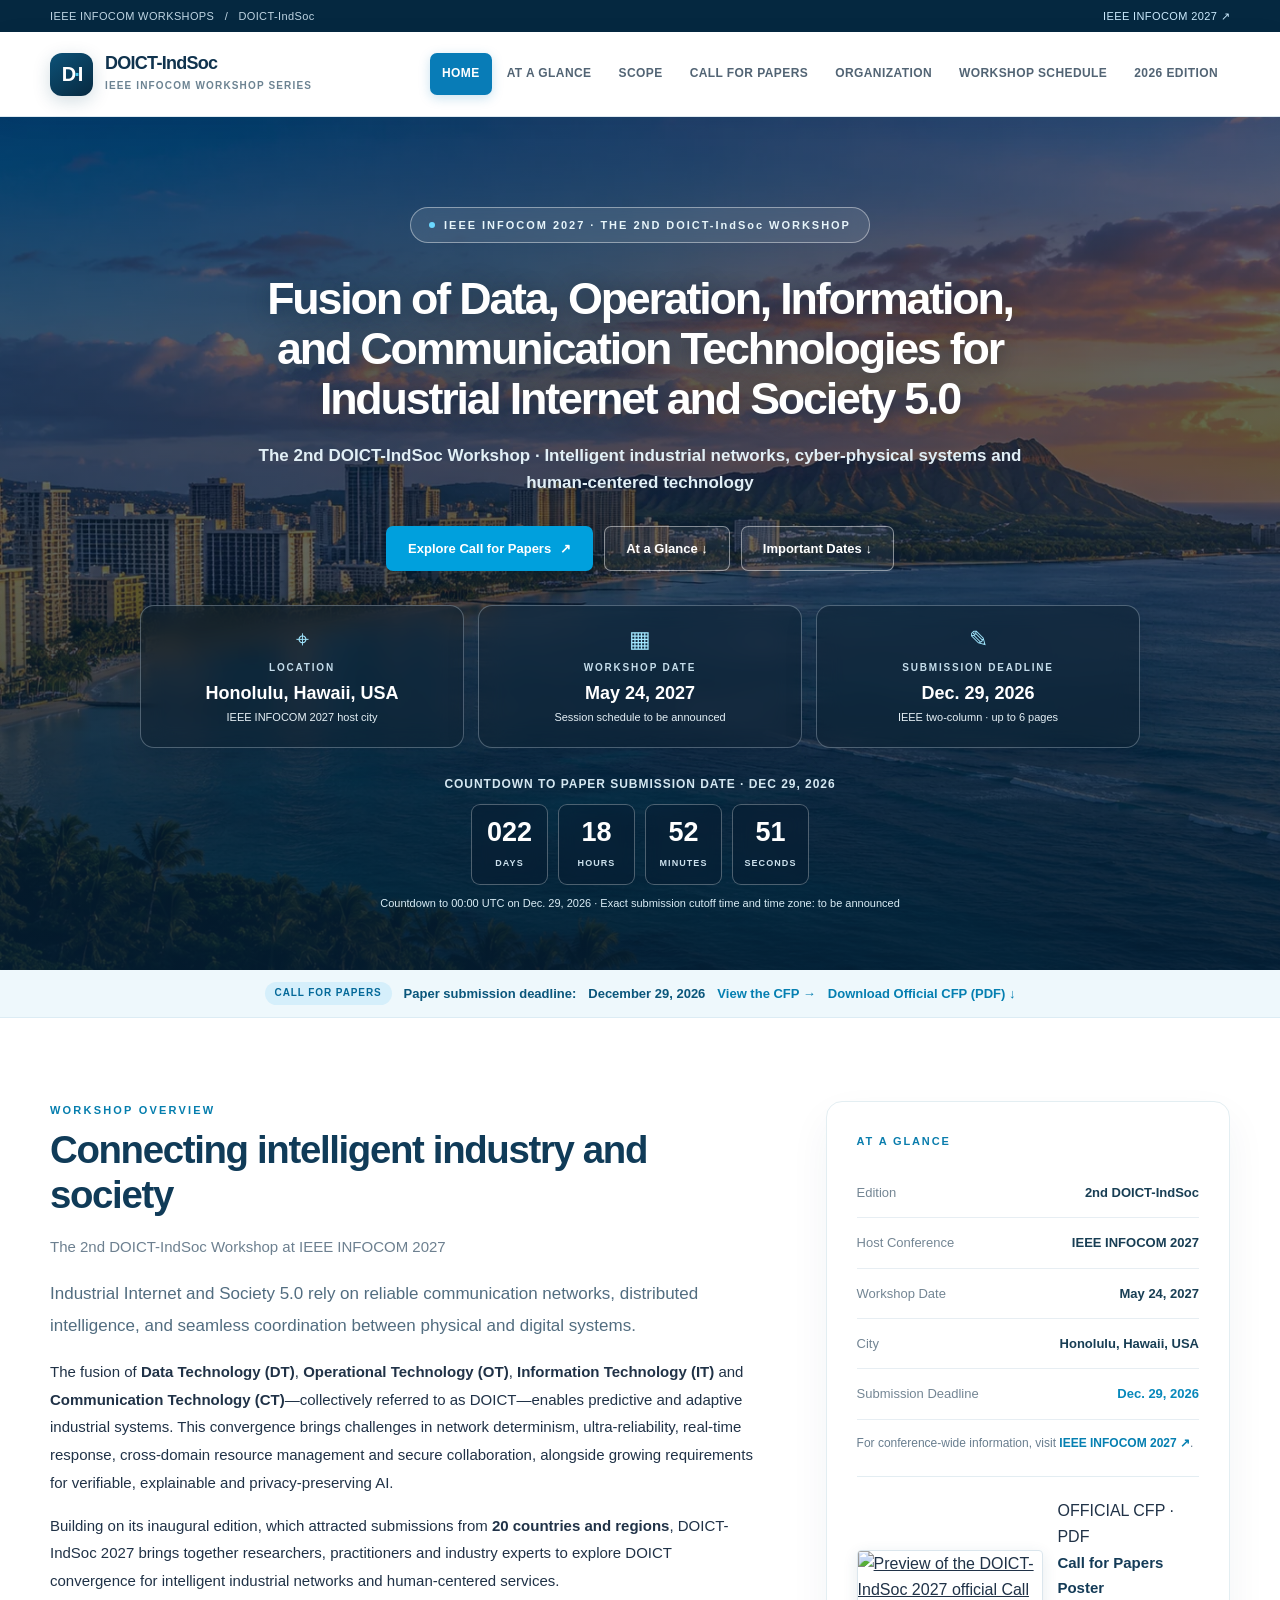
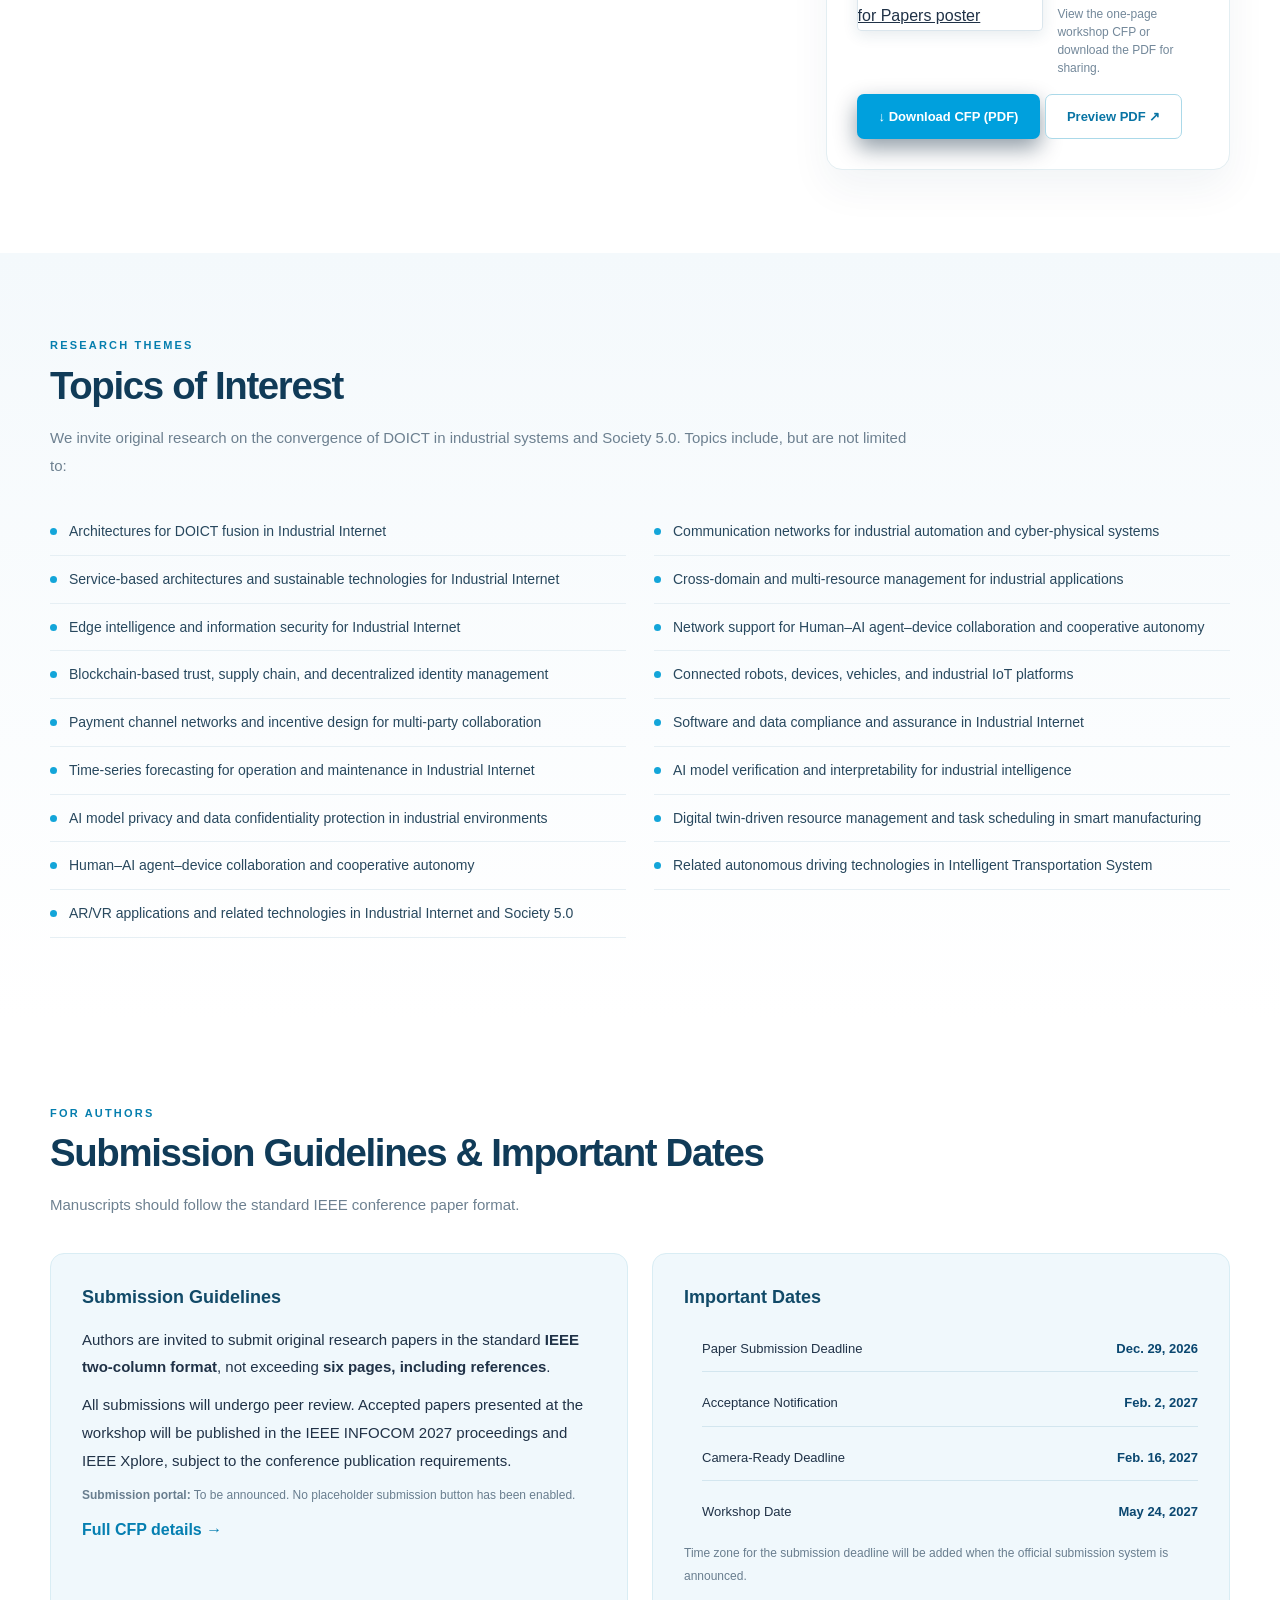
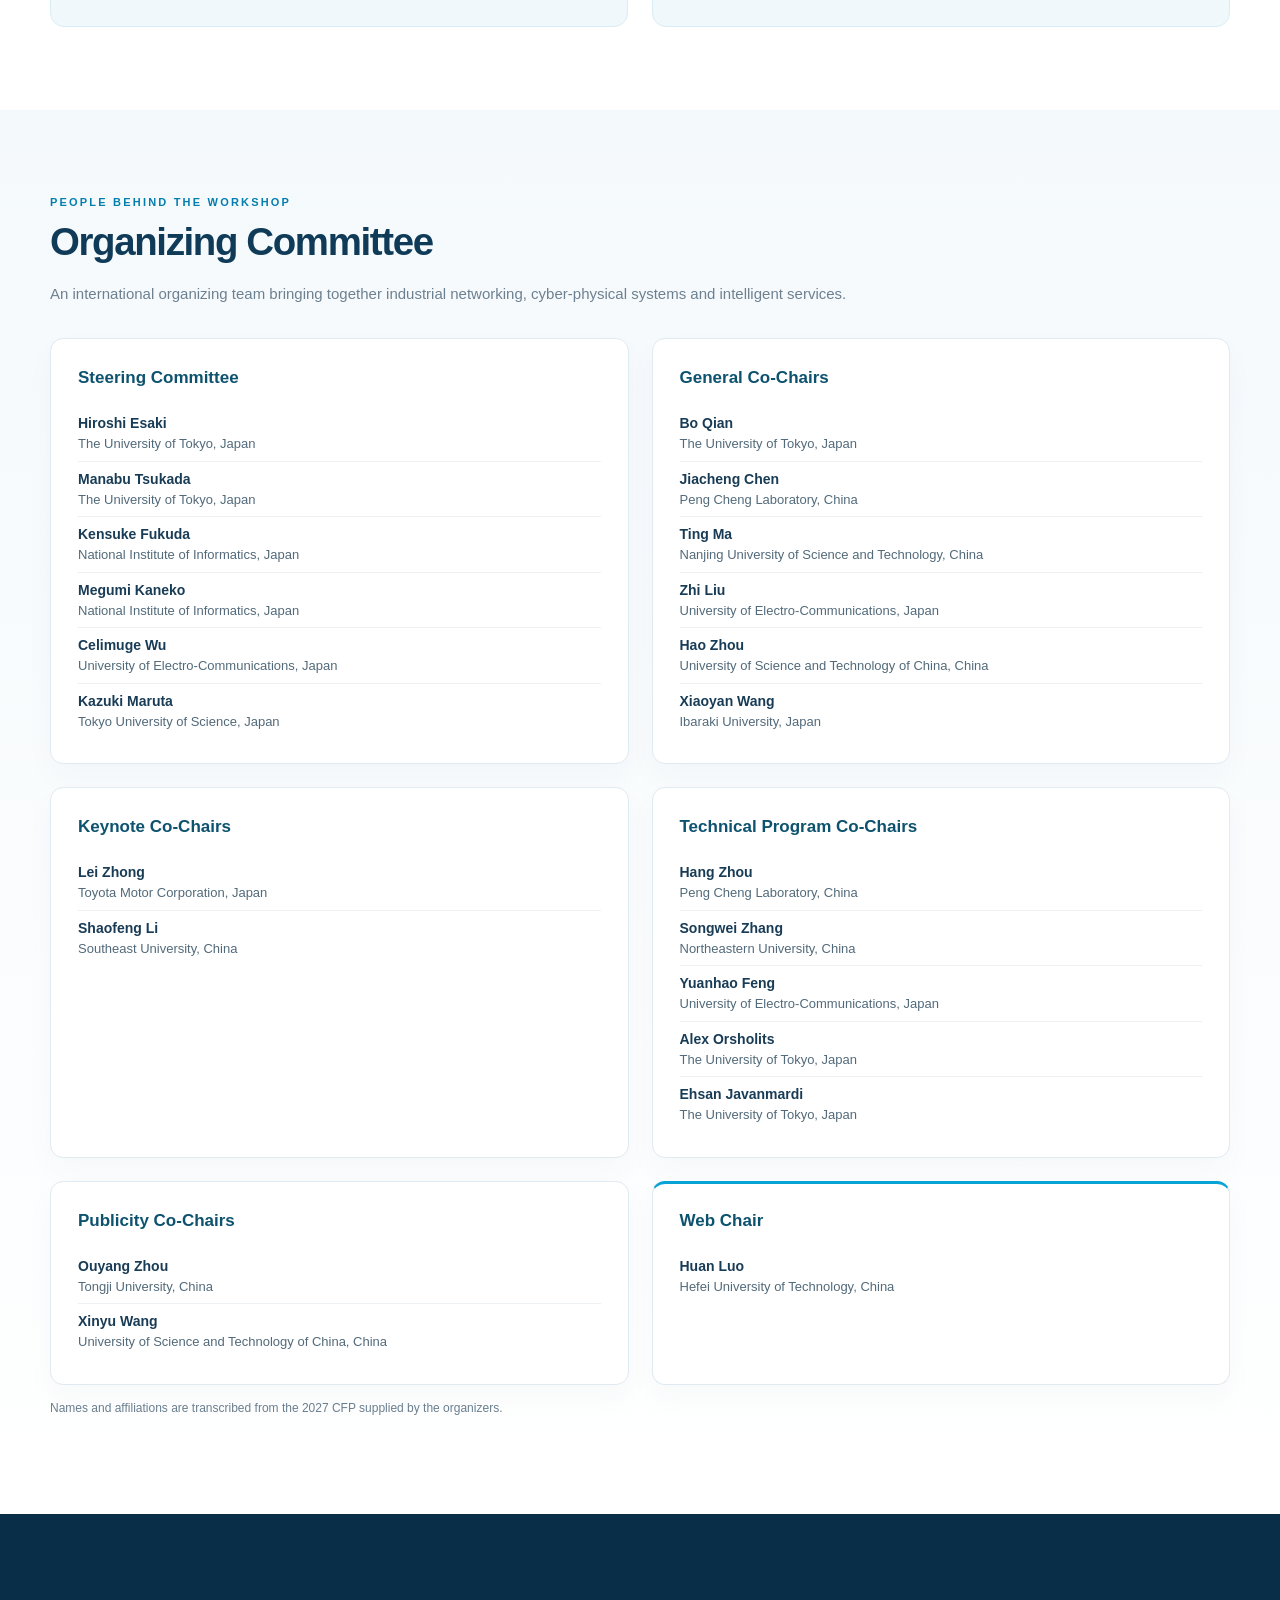
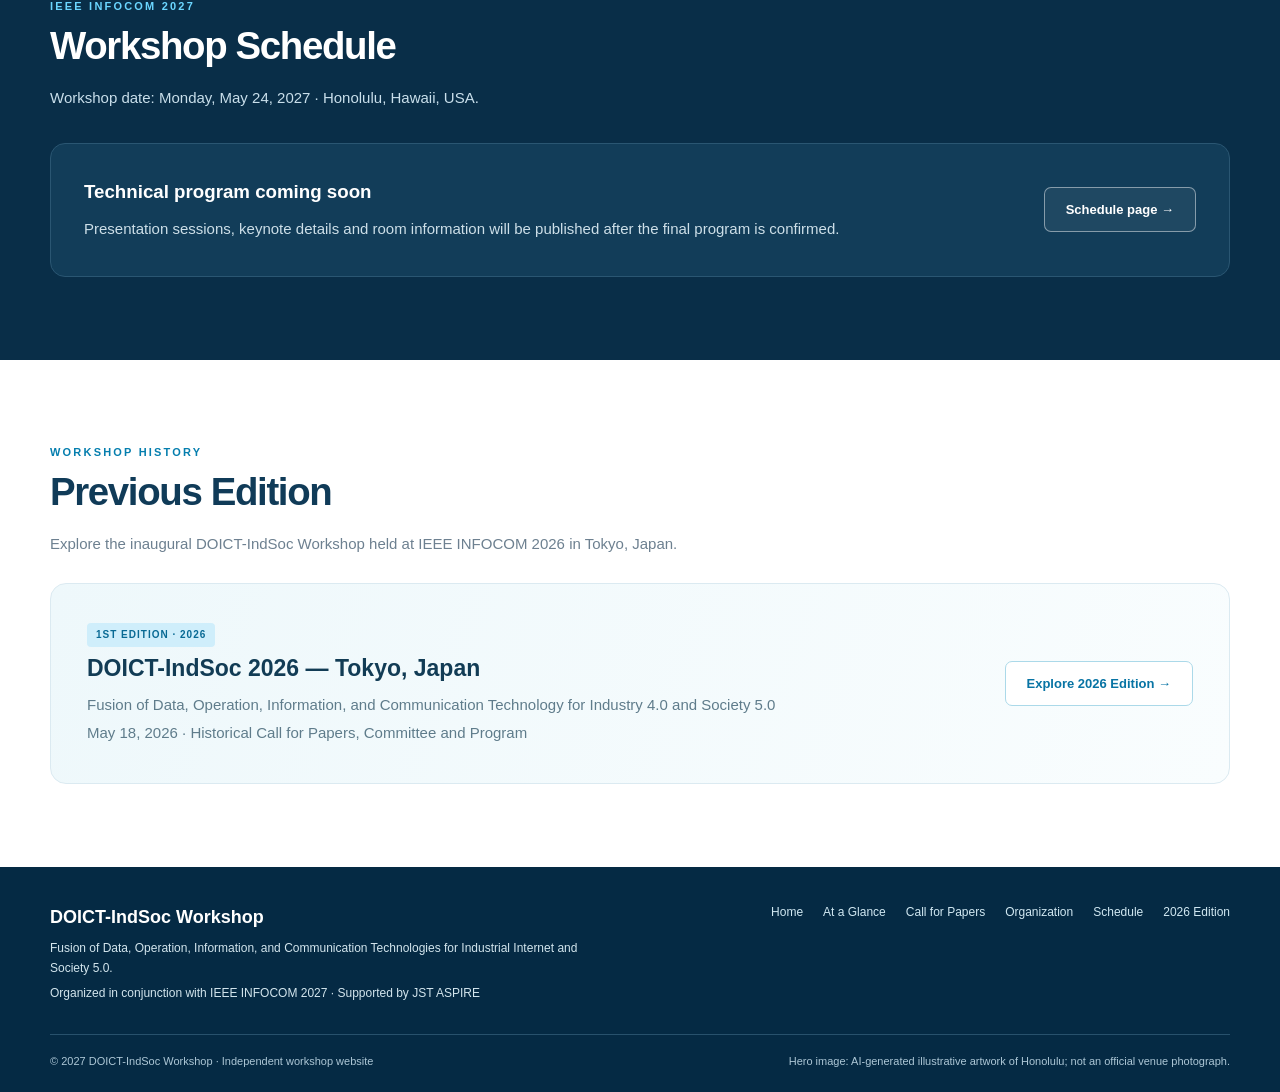
==== commit 1dcf689b: "Add files via upload" ====
--- a/index.html
+++ b/index.html
@@ -1,7 +1,16 @@
 <!DOCTYPE html>
 
-<html lang="en"><head><meta charset="utf-8"/><meta content="width=device-width, initial-scale=1" name="viewport"/><meta content="#072b49" name="theme-color"/><meta content="Official website of the 2nd DOICT-IndSoc Workshop at IEEE INFOCOM 2027." name="description"/><title>DOICT-IndSoc 2027 | IEEE INFOCOM Workshop</title><link href="assets/favicon.svg" rel="icon" type="image/svg+xml"/><link href="assets/style.css" rel="stylesheet"/><script defer="" src="assets/script.js"></script></head><body><a class="skip" href="#main">Skip to content</a>
+<html lang="en"><head><meta charset="utf-8"/><meta content="width=device-width, initial-scale=1" name="viewport"/><meta content="#072b49" name="theme-color"/><meta content="Official website of the 2nd DOICT-IndSoc Workshop at IEEE INFOCOM 2027." name="description"/><title>DOICT-IndSoc 2027 | IEEE INFOCOM Workshop</title><link href="assets/favicon.svg" rel="icon" type="image/svg+xml"/><link href="assets/style.css" rel="stylesheet"/><script defer="" src="assets/script.js"></script><link href="https://fonts.googleapis.com" rel="preconnect"/><link crossorigin="anonymous" href="https://fonts.gstatic.com" rel="preconnect"/><link href="https://fonts.googleapis.com/css2?family=Manrope:wght@400;500;600;700;800&amp;family=Source+Sans+3:wght@400;500;600;700;800&amp;display=swap" rel="stylesheet"/></head><body><a class="skip" href="#main">Skip to content</a>
 <div class="topline"><div class="container"><span>IEEE INFOCOM WORKSHOPS   /   DOICT-IndSoc</span><a href="https://infocom2027.ieee-infocom.org/" rel="noopener noreferrer" target="_blank">IEEE INFOCOM 2027 ↗</a></div></div>
-<header class="header"><div class="container head-inner"><a aria-label="DOICT-IndSoc home" class="brand" href="index.html"><span class="brand-symbol">D<span>·</span>I</span><span><strong>DOICT-IndSoc</strong><small>IEEE INFOCOM WORKSHOP SERIES</small></span></a><nav aria-label="Primary navigation" class="nav"><a aria-current="page" class="active" href="index.html">Home</a><a href="index.html#scope">Scope</a><a href="cfp.html">Call for Papers</a><a href="committee.html">Organization</a><a href="program.html">Workshop Schedule</a><a href="2026/">2026 Edition</a></nav><button aria-controls="mobile-menu" aria-expanded="false" class="mobile-toggle" data-menu-toggle="" type="button">MENU ☰</button></div><nav aria-label="Mobile navigation" class="mobile-nav" data-mobile-nav="" id="mobile-menu"><a aria-current="page" class="active" href="index.html">Home</a><a href="index.html#scope">Scope</a><a href="cfp.html">Call for Papers</a><a href="committee.html">Organization</a><a href="program.html">Workshop Schedule</a><a href="2026/">2026 Edition</a></nav></header><main id="main"><section aria-label="DOICT-IndSoc 2027 workshop overview" class="hero"><div class="container hero-inner"><span class="eyebrow">IEEE INFOCOM 2027 · THE 2ND DOICT-IndSoc WORKSHOP</span><h1><span>Fusion of Data, Operation, Information,</span><span>and Communication Technologies for</span><span>Industrial Internet and Society 5.0</span></h1><p class="subtitle">The 2nd DOICT-IndSoc Workshop · Intelligent industrial networks, cyber-physical systems and human-centered technology</p><div class="hero-actions"><a class="btn primary" href="cfp.html">Explore Call for Papers <span aria-hidden="true">↗</span></a><a class="btn ghost" href="#important-dates">Important Dates ↓</a></div>
+<header class="header"><div class="container head-inner"><a aria-label="DOICT-IndSoc home" class="brand" href="index.html"><span class="brand-symbol">D<span>·</span>I</span><span><strong>DOICT-IndSoc</strong><small>IEEE INFOCOM WORKSHOP SERIES</small></span></a><nav aria-label="Primary navigation" class="nav"><a aria-current="page" class="active" href="index.html">Home</a><a class="glance-nav" href="index.html#at-a-glance">At a Glance</a><a href="index.html#scope">Scope</a><a href="cfp.html">Call for Papers</a><a href="committee.html">Organization</a><a href="program.html">Workshop Schedule</a><a href="2026/">2026 Edition</a></nav><button aria-controls="mobile-menu" aria-expanded="false" class="mobile-toggle" data-menu-toggle="" type="button">MENU ☰</button></div><nav aria-label="Mobile navigation" class="mobile-nav" data-mobile-nav="" id="mobile-menu"><a aria-current="page" class="active" href="index.html">Home</a><a href="index.html#at-a-glance">At a Glance</a><a href="index.html#scope">Scope</a><a href="cfp.html">Call for Papers</a><a href="committee.html">Organization</a><a href="program.html">Workshop Schedule</a><a href="2026/">2026 Edition</a></nav></header><main id="main"><section aria-label="DOICT-IndSoc 2027 workshop overview" class="hero"><div class="container hero-inner"><span class="eyebrow">IEEE INFOCOM 2027 · THE 2ND DOICT-IndSoc WORKSHOP</span><h1><span>Fusion of Data, Operation, Information,</span><span>and Communication Technologies for</span><span>Industrial Internet and Society 5.0</span></h1><p class="subtitle">The 2nd DOICT-IndSoc Workshop · Intelligent industrial networks, cyber-physical systems and human-centered technology</p><div class="hero-actions"><a class="btn primary" href="cfp.html">Explore Call for Papers <span aria-hidden="true">↗</span></a><a class="btn ghost glance-hero-btn" href="#at-a-glance">At a Glance ↓</a><a class="btn ghost" href="#important-dates">Important Dates ↓</a></div>
 <div class="hero-cards"><div class="hero-card"><span class="hero-icon">⌖</span><div class="card-kicker">Location</div><div class="card-value">Honolulu, Hawaii, USA</div><div class="card-extra">IEEE INFOCOM 2027 host city</div></div><div class="hero-card"><span class="hero-icon">▦</span><div class="card-kicker">Workshop Date</div><div class="card-value">May 24, 2027</div><div class="card-extra">Session schedule to be announced</div></div><div class="hero-card"><span class="hero-icon">✎</span><div class="card-kicker">Submission Deadline</div><div class="card-value">Dec. 29, 2026</div><div class="card-extra">IEEE two-column · up to 6 pages</div></div></div>
-<div class="count-caption" data-count-caption="">COUNTDOWN TO PAPER SUBMISSION DATE · DEC 29, 2026</div><div aria-label="Countdown to the start of December 29, 2026, UTC (submission deadline date; actual cutoff time not yet announced)" class="counter" data-countdown=""><div class="unit"><span class="num" data-value="">000</span><span class="unit-name">Days</span></div><div class="unit"><span class="num" data-value="">00</span><span class="unit-name">Hours</span></div><div class="unit"><span class="num" data-value="">00</span><span class="unit-name">Minutes</span></div><div class="unit"><span class="num" data-value="">00</span><span class="unit-name">Seconds</span></div></div><div class="counter-note">Countdown to 00:00 UTC on Dec. 29, 2026 · Exact submission cutoff time and time zone: to be announced</div></div></section><div class="notice-strip"><div class="container notice-inner"><span class="pill">Call for Papers</span> Paper submission deadline: <strong>December 29, 2026</strong> <a class="inline-link" href="cfp.html">View the CFP →</a><a class="inline-link" data-poster-ready="" download="DOICT-IndSoc-2027-Official-CFP.pdf" hidden="" href="assets/DOICT-IndSoc-2027-Official-CFP.pdf">Download official CFP poster ↓</a><span class="poster-link-pending" data-poster-pending="">Official CFP poster coming soon</span></div></div><section class="section" id="scope"><div class="container intro-grid"><div><div class="section-title"><div class="section-label">Workshop overview</div><h2>Connecting intelligent industry and society</h2><p>The 2nd DOICT-IndSoc Workshop at IEEE INFOCOM 2027</p></div><p class="lede">Industrial Internet and Society 5.0 rely on reliable communication networks, distributed intelligence, and seamless coordination between physical and digital systems.</p><p>The fusion of <strong>Data Technology (DT)</strong>, <strong>Operational Technology (OT)</strong>, <strong>Information Technology (IT)</strong> and <strong>Communication Technology (CT)</strong>—collectively referred to as DOICT—enables predictive and adaptive industrial systems. This convergence brings challenges in network determinism, ultra-reliability, real-time response, cross-domain resource management and secure collaboration, alongside growing requirements for verifiable, explainable and privacy-preserving AI.</p><p>Building on its inaugural edition, which attracted submissions from <strong>20 countries and regions</strong>, DOICT-IndSoc 2027 brings together researchers, practitioners and industry experts to explore DOICT convergence for intelligent industrial networks and human-centered services.</p></div><aside class="facts-box"><div class="facts-title">2027 Workshop at a Glance</div><div class="fact"><span>Edition</span><span>2nd DOICT-IndSoc</span></div><div class="fact"><span>Host Conference</span><span>IEEE INFOCOM 2027</span></div><div class="fact"><span>Workshop Date</span><span>May 24, 2027</span></div><div class="fact"><span>City</span><span>Honolulu, Hawaii, USA</span></div><div class="fact highlight"><span>Submission Deadline</span><span>Dec. 29, 2026</span></div><p class="small-note">For conference-wide information, visit <a class="inline-link" href="https://infocom2027.ieee-infocom.org/" rel="noopener noreferrer" target="_blank">IEEE INFOCOM 2027 ↗</a>.</p><div class="poster-promo"><div class="poster-promo-top"><div aria-hidden="true" class="poster-symbol">PDF</div><div><strong>Official CFP Poster</strong><p data-poster-pending="">Poster will be added after the organizers release the final PDF.</p><p data-poster-ready="" hidden="">Official poster is available for download.</p></div></div><a class="btn primary poster-download" data-poster-ready="" download="DOICT-IndSoc-2027-Official-CFP.pdf" hidden="" href="assets/DOICT-IndSoc-2027-Official-CFP.pdf">↓ Download Official CFP Poster (PDF)</a><span class="poster-coming" data-poster-pending="">Official poster coming soon</span></div></aside></div></section><section class="section alt" id="topics"><div class="container"><div class="section-title"><div class="section-label">Research themes</div><h2>Topics of Interest</h2><p>We invite original research on the convergence of DOICT in industrial systems and Society 5.0. Topics include, but are not limited to:</p></div><div class="topic-grid"><div class="topic-item">Architectures for DOICT fusion in Industrial Internet</div><div class="topic-item">Communication networks for industrial automation and cyber-physical systems</div><div class="topic-item">Service-based architectures and sustainable technologies for Industrial Internet</div><div class="topic-item">Cross-domain and multi-resource management for industrial applications</div><div class="topic-item">Edge intelligence and information security for Industrial Internet</div><div class="topic-item">Network support for Human–AI agent–device collaboration and cooperative autonomy</div><div class="topic-item">Blockchain-based trust, supply chain, and decentralized identity management</div><div class="topic-item">Connected robots, devices, vehicles, and industrial IoT platforms</div><div class="topic-item">Payment channel networks and incentive design for multi-party collaboration</div><div class="topic-item">Software and data compliance and assurance in Industrial Internet</div><div class="topic-item">Time-series forecasting for operation and maintenance in Industrial Internet</div><div class="topic-item">AI model verification and interpretability for industrial intelligence</div><div class="topic-item">AI model privacy and data confidentiality protection in industrial environments</div><div class="topic-item">Digital twin-driven resource management and task scheduling in smart manufacturing</div><div class="topic-item">Human–AI agent–device collaboration and cooperative autonomy</div><div class="topic-item">Related autonomous driving technologies in Intelligent Transportation System</div><div class="topic-item">AR/VR applications and related technologies in Industrial Internet and Society 5.0</div></div></div></section><section class="section" id="important-dates"><div class="container"><div class="section-title"><div class="section-label">For authors</div><h2>Submission Guidelines &amp; Important Dates</h2><p>Manuscripts should follow the standard IEEE conference paper format.</p></div><div class="guidelines-grid"><div class="info-box"><h3>Submission Guidelines</h3><p>Authors are invited to submit original research papers in the standard <strong>IEEE two-column format</strong>, not exceeding <strong>six pages, including references</strong>.</p><p>All submissions will undergo peer review. Accepted papers presented at the workshop will be published in the IEEE INFOCOM 2027 proceedings and IEEE Xplore, subject to the conference publication requirements.</p><p class="small-note"><strong>Submission portal:</strong> To be announced. No placeholder submission button has been enabled.</p><a class="inline-link" href="cfp.html">Full CFP details →</a></div><div class="info-box"><h3>Important Dates</h3><ul class="date-list"><li><span>Paper Submission Deadline</span><b>Dec. 29, 2026</b></li><li><span>Acceptance Notification</span><b>Feb. 2, 2027</b></li><li><span>Camera-Ready Deadline</span><b>Feb. 16, 2027</b></li><li><span>Workshop Date</span><b>May 24, 2027</b></li></ul><p class="small-note">Time zone for the submission deadline will be added when the official submission system is announced.</p></div></div></div></section><section class="section alt" id="organization"><div class="container"><div class="section-title"><div class="section-label">People behind the workshop</div><h2>Organizing Committee</h2><p>An international organizing team bringing together industrial networking, cyber-physical systems and intelligent services.</p></div><div class="committee-grid"><div class="committee-card"><h3>Steering Committee</h3><ul><li><strong>Hiroshi Esaki</strong>The University of Tokyo, Japan</li><li><strong>Manabu Tsukada</strong>The University of Tokyo, Japan</li><li><strong>Kensuke Fukuda</strong>National Institute of Informatics, Japan</li><li><strong>Megumi Kaneko</strong>National Institute of Informatics, Japan</li><li><strong>Celimuge Wu</strong>University of Electro-Communications, Japan</li><li><strong>Kazuki Maruta</strong>Tokyo University of Science, Japan</li></ul></div><div class="committee-card"><h3>General Co-Chairs</h3><ul><li><strong>Bo Qian</strong>The University of Tokyo, Japan</li><li><strong>Jiacheng Chen</strong>Peng Cheng Laboratory, China</li><li><strong>Ting Ma</strong>Nanjing University of Science and Technology, China</li><li><strong>Zhi Liu</strong>University of Electro-Communications, Japan</li><li><strong>Hao Zhou</strong>University of Science and Technology of China, China</li><li><strong>Xiaoyan Wang</strong>Ibaraki University, Japan</li></ul></div><div class="committee-card"><h3>Keynote Co-Chairs</h3><ul><li><strong>Lei Zhong</strong>Toyota Motor Corporation, Japan</li><li><strong>Shaofeng Li</strong>Southeast University, China</li></ul></div><div class="committee-card"><h3>Technical Program Co-Chairs</h3><ul><li><strong>Hang Zhou</strong>Peng Cheng Laboratory, China</li><li><strong>Songwei Zhang</strong>Northeastern University, China</li><li><strong>Yuanhao Feng</strong>University of Electro-Communications, Japan</li><li><strong>Alex Orsholits</strong>The University of Tokyo, Japan</li><li><strong>Ehsan Javanmardi</strong>The University of Tokyo, Japan</li></ul></div><div class="committee-card"><h3>Publicity Co-Chairs</h3><ul><li><strong>Ouyang Zhou</strong>Tongji University, China</li><li><strong>Xinyu Wang</strong>University of Science and Technology of China, China</li></ul></div><div class="committee-card feature"><h3>Web Chair</h3><ul><li><strong>Huan Luo</strong>Hefei University of Technology, China</li></ul></div></div><p class="small-note">Names and affiliations are transcribed from the 2027 CFP supplied by the organizers.</p></div></section><section class="section dark" id="schedule"><div class="container"><div class="section-title"><div class="section-label">IEEE INFOCOM 2027</div><h2>Workshop Schedule</h2><p>Workshop date: Monday, May 24, 2027 · Honolulu, Hawaii, USA.</p></div><div class="program-panel"><div><h3>Technical program coming soon</h3><p>Presentation sessions, keynote details and room information will be published after the final program is confirmed.</p></div><a class="btn ghost" href="program.html">Schedule page →</a></div></div></section><section class="section" id="previous-edition"><div class="container"><div class="section-title"><div class="section-label">Workshop history</div><h2>Previous Edition</h2><p>Explore the inaugural DOICT-IndSoc Workshop held at IEEE INFOCOM 2026 in Tokyo, Japan.</p></div><div class="archive-panel"><div><span class="tag">1ST EDITION · 2026</span><h3>DOICT-IndSoc 2026 — Tokyo, Japan</h3><p>Fusion of Data, Operation, Information, and Communication Technology for Industry 4.0 and Society 5.0</p><p>May 18, 2026 · Historical Call for Papers, Committee and Program</p></div><a class="btn outline" href="2026/">Explore 2026 Edition →</a></div></div></section></main><footer class="footer"><div class="container"><div class="footer-inner"><div><h3>DOICT-IndSoc Workshop</h3><p>Fusion of Data, Operation, Information, and Communication Technologies for Industrial Internet and Society 5.0.</p><p>Organized in conjunction with IEEE INFOCOM 2027 · Supported by JST ASPIRE</p></div><div class="footer-links"><a href="index.html">Home</a><a href="cfp.html">Call for Papers</a><a href="committee.html">Organization</a><a href="program.html">Schedule</a><a href="2026/">2026 Edition</a></div></div><div class="footer-bottom"><span>© 2027 DOICT-IndSoc Workshop · Independent workshop website</span><span>Hero image: AI-generated illustrative artwork of Honolulu; not an official venue photograph.</span></div></div></footer></body></html>+<div class="count-caption" data-count-caption="">COUNTDOWN TO PAPER SUBMISSION DATE · DEC 29, 2026</div><div aria-label="Countdown to the start of December 29, 2026, UTC (submission deadline date; actual cutoff time not yet announced)" class="counter" data-countdown=""><div class="unit"><span class="num" data-value="">000</span><span class="unit-name">Days</span></div><div class="unit"><span class="num" data-value="">00</span><span class="unit-name">Hours</span></div><div class="unit"><span class="num" data-value="">00</span><span class="unit-name">Minutes</span></div><div class="unit"><span class="num" data-value="">00</span><span class="unit-name">Seconds</span></div></div><div class="counter-note">Countdown to 00:00 UTC on Dec. 29, 2026 · Exact submission cutoff time and time zone: to be announced</div></div></section><div class="notice-strip"><div class="container notice-inner"><span class="pill">Call for Papers</span> Paper submission deadline: <strong>December 29, 2026</strong> <a class="inline-link" href="cfp.html">View the CFP →</a><a class="inline-link" download="DOICT-IndSoc-2027-Official-CFP.pdf" href="assets/DOICT-IndSoc-2027-Official-CFP.pdf">Download Official CFP (PDF) ↓</a></div></div><section class="section" id="scope"><div class="container intro-grid"><div><div class="section-title"><div class="section-label">Workshop overview</div><h2>Connecting intelligent industry and society</h2><p>The 2nd DOICT-IndSoc Workshop at IEEE INFOCOM 2027</p></div><p class="lede">Industrial Internet and Society 5.0 rely on reliable communication networks, distributed intelligence, and seamless coordination between physical and digital systems.</p><p>The fusion of <strong>Data Technology (DT)</strong>, <strong>Operational Technology (OT)</strong>, <strong>Information Technology (IT)</strong> and <strong>Communication Technology (CT)</strong>—collectively referred to as DOICT—enables predictive and adaptive industrial systems. This convergence brings challenges in network determinism, ultra-reliability, real-time response, cross-domain resource management and secure collaboration, alongside growing requirements for verifiable, explainable and privacy-preserving AI.</p><p>Building on its inaugural edition, which attracted submissions from <strong>20 countries and regions</strong>, DOICT-IndSoc 2027 brings together researchers, practitioners and industry experts to explore DOICT convergence for intelligent industrial networks and human-centered services.</p></div><aside aria-label="2027 workshop at a glance and official CFP download" class="facts-box" id="at-a-glance"><div class="facts-title">At a Glance</div><div class="fact"><span>Edition</span><span>2nd DOICT-IndSoc</span></div><div class="fact"><span>Host Conference</span><span>IEEE INFOCOM 2027</span></div><div class="fact"><span>Workshop Date</span><span>May 24, 2027</span></div><div class="fact"><span>City</span><span>Honolulu, Hawaii, USA</span></div><div class="fact highlight"><span>Submission Deadline</span><span>Dec. 29, 2026</span></div><p class="small-note">For conference-wide information, visit <a class="inline-link" href="https://infocom2027.ieee-infocom.org/" rel="noopener noreferrer" target="_blank">IEEE INFOCOM 2027 ↗</a>.</p><div class="poster-promo" id="cfp-poster">
+<div class="poster-promo-top">
+<a aria-label="Open the official CFP PDF in a new tab" class="poster-preview-link" href="assets/DOICT-IndSoc-2027-Official-CFP.pdf" rel="noopener" target="_blank"><img alt="Preview of the DOICT-IndSoc 2027 official Call for Papers poster" height="167" loading="lazy" src="assets/official-cfp-preview.webp" width="118"/></a>
+<div><span class="poster-ready-label">OFFICIAL CFP · PDF</span><strong>Call for Papers Poster</strong><p>View the one-page workshop CFP or download the PDF for sharing.</p></div>
+</div>
+<div class="poster-actions">
+<a class="btn primary" download="DOICT-IndSoc-2027-CFP.pdf" href="assets/DOICT-IndSoc-2027-Official-CFP.pdf">↓ Download CFP (PDF)</a>
+<a class="btn outline" href="assets/DOICT-IndSoc-2027-Official-CFP.pdf" rel="noopener noreferrer" target="_blank">Preview PDF ↗</a>
+</div>
+</div></aside></div></section><section class="section alt" id="topics"><div class="container"><div class="section-title"><div class="section-label">Research themes</div><h2>Topics of Interest</h2><p>We invite original research on the convergence of DOICT in industrial systems and Society 5.0. Topics include, but are not limited to:</p></div><div class="topic-grid"><div class="topic-item">Architectures for DOICT fusion in Industrial Internet</div><div class="topic-item">Communication networks for industrial automation and cyber-physical systems</div><div class="topic-item">Service-based architectures and sustainable technologies for Industrial Internet</div><div class="topic-item">Cross-domain and multi-resource management for industrial applications</div><div class="topic-item">Edge intelligence and information security for Industrial Internet</div><div class="topic-item">Network support for Human–AI agent–device collaboration and cooperative autonomy</div><div class="topic-item">Blockchain-based trust, supply chain, and decentralized identity management</div><div class="topic-item">Connected robots, devices, vehicles, and industrial IoT platforms</div><div class="topic-item">Payment channel networks and incentive design for multi-party collaboration</div><div class="topic-item">Software and data compliance and assurance in Industrial Internet</div><div class="topic-item">Time-series forecasting for operation and maintenance in Industrial Internet</div><div class="topic-item">AI model verification and interpretability for industrial intelligence</div><div class="topic-item">AI model privacy and data confidentiality protection in industrial environments</div><div class="topic-item">Digital twin-driven resource management and task scheduling in smart manufacturing</div><div class="topic-item">Human–AI agent–device collaboration and cooperative autonomy</div><div class="topic-item">Related autonomous driving technologies in Intelligent Transportation System</div><div class="topic-item">AR/VR applications and related technologies in Industrial Internet and Society 5.0</div></div></div></section><section class="section" id="important-dates"><div class="container"><div class="section-title"><div class="section-label">For authors</div><h2>Submission Guidelines &amp; Important Dates</h2><p>Manuscripts should follow the standard IEEE conference paper format.</p></div><div class="guidelines-grid"><div class="info-box"><h3>Submission Guidelines</h3><p>Authors are invited to submit original research papers in the standard <strong>IEEE two-column format</strong>, not exceeding <strong>six pages, including references</strong>.</p><p>All submissions will undergo peer review. Accepted papers presented at the workshop will be published in the IEEE INFOCOM 2027 proceedings and IEEE Xplore, subject to the conference publication requirements.</p><p class="small-note"><strong>Submission portal:</strong> To be announced. No placeholder submission button has been enabled.</p><a class="inline-link" href="cfp.html">Full CFP details →</a></div><div class="info-box"><h3>Important Dates</h3><ul class="date-list"><li><span>Paper Submission Deadline</span><b>Dec. 29, 2026</b></li><li><span>Acceptance Notification</span><b>Feb. 2, 2027</b></li><li><span>Camera-Ready Deadline</span><b>Feb. 16, 2027</b></li><li><span>Workshop Date</span><b>May 24, 2027</b></li></ul><p class="small-note">Time zone for the submission deadline will be added when the official submission system is announced.</p></div></div></div></section><section class="section alt" id="organization"><div class="container"><div class="section-title"><div class="section-label">People behind the workshop</div><h2>Organizing Committee</h2><p>An international organizing team bringing together industrial networking, cyber-physical systems and intelligent services.</p></div><div class="committee-grid"><div class="committee-card"><h3>Steering Committee</h3><ul><li><strong>Hiroshi Esaki</strong>The University of Tokyo, Japan</li><li><strong>Manabu Tsukada</strong>The University of Tokyo, Japan</li><li><strong>Kensuke Fukuda</strong>National Institute of Informatics, Japan</li><li><strong>Megumi Kaneko</strong>National Institute of Informatics, Japan</li><li><strong>Celimuge Wu</strong>University of Electro-Communications, Japan</li><li><strong>Kazuki Maruta</strong>Tokyo University of Science, Japan</li></ul></div><div class="committee-card"><h3>General Co-Chairs</h3><ul><li><strong>Bo Qian</strong>The University of Tokyo, Japan</li><li><strong>Jiacheng Chen</strong>Peng Cheng Laboratory, China</li><li><strong>Ting Ma</strong>Nanjing University of Science and Technology, China</li><li><strong>Zhi Liu</strong>University of Electro-Communications, Japan</li><li><strong>Hao Zhou</strong>University of Science and Technology of China, China</li><li><strong>Xiaoyan Wang</strong>Ibaraki University, Japan</li></ul></div><div class="committee-card"><h3>Keynote Co-Chairs</h3><ul><li><strong>Lei Zhong</strong>Toyota Motor Corporation, Japan</li><li><strong>Shaofeng Li</strong>Southeast University, China</li></ul></div><div class="committee-card"><h3>Technical Program Co-Chairs</h3><ul><li><strong>Hang Zhou</strong>Peng Cheng Laboratory, China</li><li><strong>Songwei Zhang</strong>Northeastern University, China</li><li><strong>Yuanhao Feng</strong>University of Electro-Communications, Japan</li><li><strong>Alex Orsholits</strong>The University of Tokyo, Japan</li><li><strong>Ehsan Javanmardi</strong>The University of Tokyo, Japan</li></ul></div><div class="committee-card"><h3>Publicity Co-Chairs</h3><ul><li><strong>Ouyang Zhou</strong>Tongji University, China</li><li><strong>Xinyu Wang</strong>University of Science and Technology of China, China</li></ul></div><div class="committee-card feature"><h3>Web Chair</h3><ul><li><strong>Huan Luo</strong>Hefei University of Technology, China</li></ul></div></div><p class="small-note">Names and affiliations are transcribed from the 2027 CFP supplied by the organizers.</p></div></section><section class="section dark" id="schedule"><div class="container"><div class="section-title"><div class="section-label">IEEE INFOCOM 2027</div><h2>Workshop Schedule</h2><p>Workshop date: Monday, May 24, 2027 · Honolulu, Hawaii, USA.</p></div><div class="program-panel"><div><h3>Technical program coming soon</h3><p>Presentation sessions, keynote details and room information will be published after the final program is confirmed.</p></div><a class="btn ghost" href="program.html">Schedule page →</a></div></div></section><section class="section" id="previous-edition"><div class="container"><div class="section-title"><div class="section-label">Workshop history</div><h2>Previous Edition</h2><p>Explore the inaugural DOICT-IndSoc Workshop held at IEEE INFOCOM 2026 in Tokyo, Japan.</p></div><div class="archive-panel"><div><span class="tag">1ST EDITION · 2026</span><h3>DOICT-IndSoc 2026 — Tokyo, Japan</h3><p>Fusion of Data, Operation, Information, and Communication Technology for Industry 4.0 and Society 5.0</p><p>May 18, 2026 · Historical Call for Papers, Committee and Program</p></div><a class="btn outline" href="2026/">Explore 2026 Edition →</a></div></div></section></main><footer class="footer"><div class="container"><div class="footer-inner"><div><h3>DOICT-IndSoc Workshop</h3><p>Fusion of Data, Operation, Information, and Communication Technologies for Industrial Internet and Society 5.0.</p><p>Organized in conjunction with IEEE INFOCOM 2027 · Supported by JST ASPIRE</p></div><div class="footer-links"><a href="index.html">Home</a><a href="index.html#at-a-glance">At a Glance</a><a href="cfp.html">Call for Papers</a><a href="committee.html">Organization</a><a href="program.html">Schedule</a><a href="2026/">2026 Edition</a></div></div><div class="footer-bottom"><span>© 2027 DOICT-IndSoc Workshop · Independent workshop website</span><span>Hero image: AI-generated illustrative artwork of Honolulu; not an official venue photograph.</span></div></div></footer></body></html>
--- a/assets/style.css
+++ b/assets/style.css
@@ -11,3 +11,17 @@
 @media(max-width:760px){.head-inner{height:69px}.brand strong{font-size:16px}.brand small{font-size:8px}.brand-symbol{width:38px;height:38px}.nav{display:none}.mobile-toggle{display:block}.mobile-nav{padding:8px 18px 18px;border-top:1px solid #e9f0f4}.mobile-nav.open{display:flex;flex-direction:column}.mobile-nav a{text-decoration:none;color:#24485e;padding:11px 9px;border-bottom:1px solid #eaf0f4;font-size:13px;font-weight:750}.mobile-nav a.active{color:#0789ba}.hero{min-height:0}.hero-inner{padding-top:63px;padding-bottom:59px}.hero h1{font-size:clamp(32px,7.8vw,48px);margin-top:22px}.hero-cards{grid-template-columns:1fr;max-width:480px;gap:10px;margin-bottom:28px}.hero-card{min-height:0;padding:14px 16px}.hero-icon{font-size:19px;margin:0 0 3px}.card-value{font-size:16px;margin:2px}.card-extra{font-size:11px}.hero-actions{margin-bottom:22px}.hero-caption{display:none}.section{padding:58px 0}.intro-grid,.guidelines-grid,.committee-grid{grid-template-columns:1fr;gap:18px}.topic-grid{grid-template-columns:1fr}.program-panel,.archive-panel{grid-template-columns:1fr;padding:26px}.footer-inner,.footer-bottom{flex-direction:column}.facts-box{margin-top:8px}.section-title h2{font-size:32px}.sub-hero{padding:65px 0 50px;min-height:0}}
 @media(max-width:420px){.container{width:calc(100% - 30px)}.brand small{max-width:190px;white-space:nowrap;overflow:hidden;text-overflow:ellipsis}.topline{font-size:10px}.topline .container{gap:9px}.hero h1{font-size:31px}.hero .subtitle{font-size:13px}.counter{gap:6px}.counter .unit{min-width:65px}.counter .num{font-size:23px}.date-list li{display:block}.date-list b{display:block;padding-top:1px}.hero .eyebrow{font-size:10px;letter-spacing:.08em}}
 @media(prefers-reduced-motion:reduce){html{scroll-behavior:auto}*,*::before,*::after{transition:none!important}}
+
+/* v4: archive, poster downloads and usability refinements */
+.poster-promo{margin-top:22px;padding-top:21px;border-top:1px solid #e3edf2}.poster-promo-top{display:flex;gap:14px;align-items:center;margin-bottom:12px}.poster-promo-top img{width:65px;aspect-ratio: .707;object-fit:cover;border-radius:4px;border:1px solid #dbe6ed;box-shadow:0 4px 15px #1c47621c}.poster-promo-top strong{display:block;font-size:15px;color:#143b57}.poster-promo-top p{color:#73889a;font-size:12px;line-height:1.5;margin:5px 0}.poster-download{width:100%;font-size:12px;white-space:normal;text-align:center}.cfp-inline-download{margin-bottom:30px!important}.history-facts{display:grid;grid-template-columns:repeat(4,1fr);gap:14px;margin:27px 0 32px}.history-facts>div{background:#f0f8fc;padding:20px;border-radius:12px;border:1px solid #e2eef4}.history-facts span{color:#718b9a;display:block;text-transform:uppercase;letter-spacing:.09em;font-size:10px;font-weight:800}.history-facts strong{font-size:16px;color:#0b4160;display:block;margin-top:7px}.history-copy{max-width:880px}.history-copy h3{color:#12425d;font-size:20px;margin:24px 0 8px}.history-archive-grid{display:grid;grid-template-columns:repeat(2,minmax(0,1fr));gap:22px;margin-top:26px}.history-archive-grid .info-box{background:#f5f9fb}.history-archive-grid .info-box h3{margin-top:0}.count-caption{max-width:100%;line-height:1.5;text-align:center}
+@media(max-width:760px){.history-facts{grid-template-columns:repeat(2,1fr)}.history-archive-grid{grid-template-columns:1fr}.poster-download{width:100%}}
+@media(max-width:420px){.history-facts{grid-template-columns:1fr}}
+
+.history-hero::before{background:linear-gradient(115deg,#103b59,#137090)!important}.history-hero::after{background:radial-gradient(circle at 82% 12%,rgba(83,176,213,.35),transparent 47%),repeating-linear-gradient(120deg,transparent 0px,transparent 52px,rgba(255,255,255,.035) 53px,transparent 54px)!important}
+
+/* V5: awaiting the organizers' official poster; replace only the PDF when ready. */
+[hidden] { display: none !important; }
+.poster-symbol { flex:0 0 60px; width:60px; height:78px; display:flex; align-items:center; justify-content:center; background:linear-gradient(155deg,#e5f4fc,#f7fafc); color:#265878; font-size:14px; font-weight:900; letter-spacing:.1em; border:1px solid #d0e5f1; border-radius:8px; }
+.poster-coming { display:block; text-align:center; padding:12px; color:#5e7484; font-size:12px; font-weight:700; border:1px dashed #b8cedc; background:#f3f8fb; border-radius:8px; }
+.poster-link-pending { font-size:12px; color:#607d8d; margin-left:12px; }
+.poster-status { display:inline-block; padding:11px 16px; border:1px dashed #b8cedc; border-radius:7px; background:#f3f8fb; color:#426279; font-weight:600; }
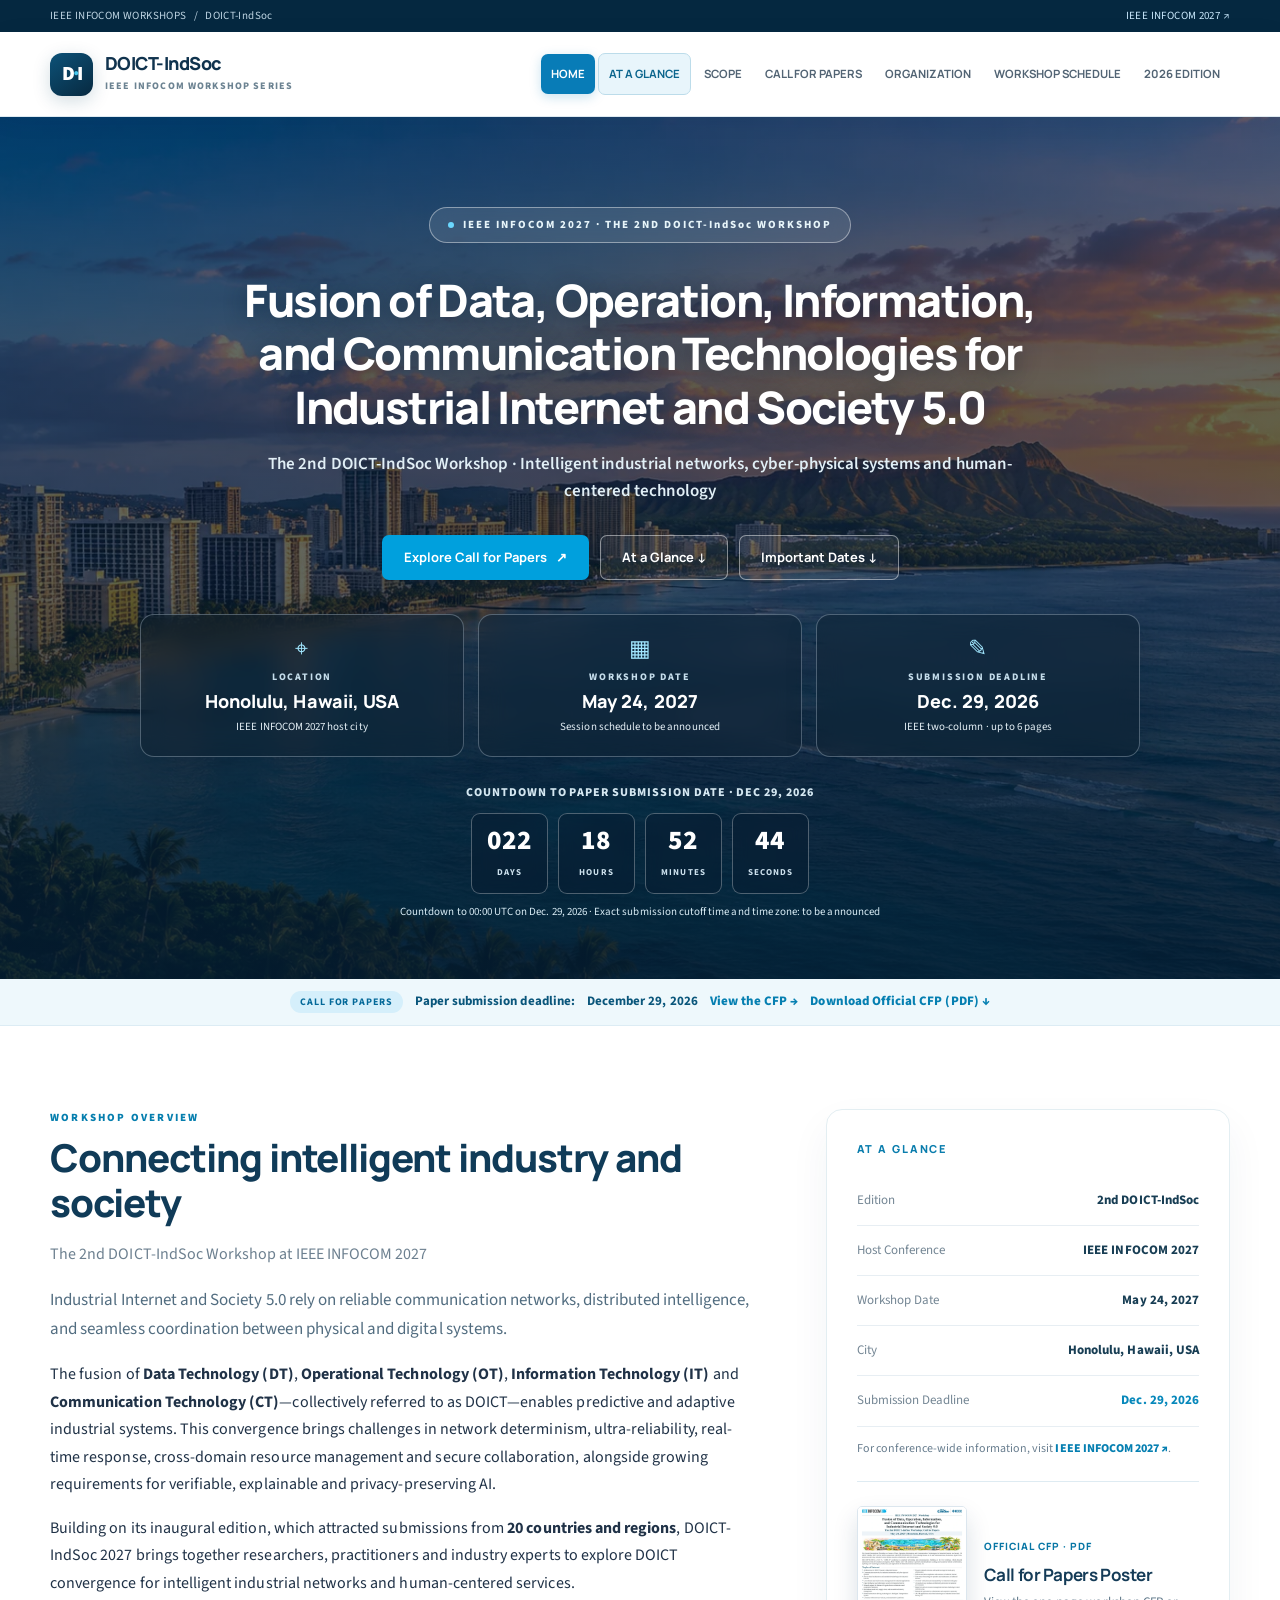
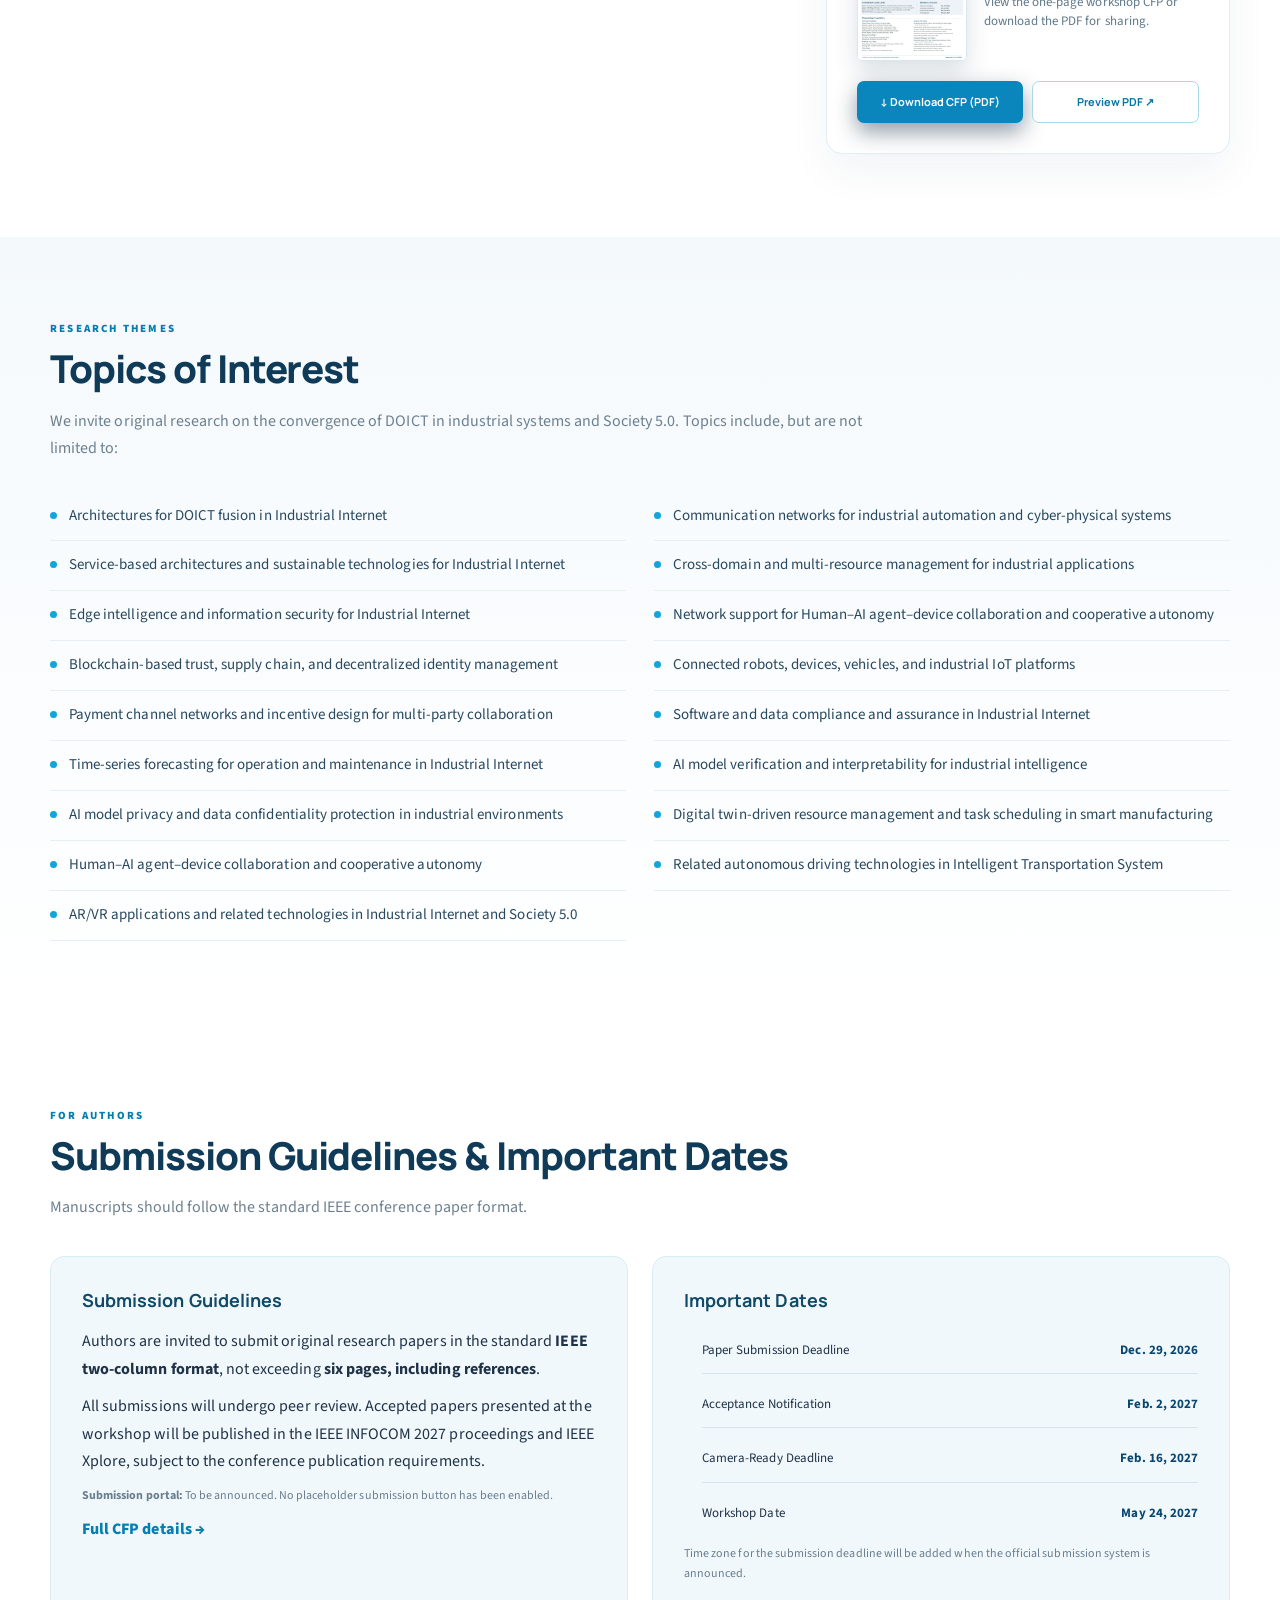
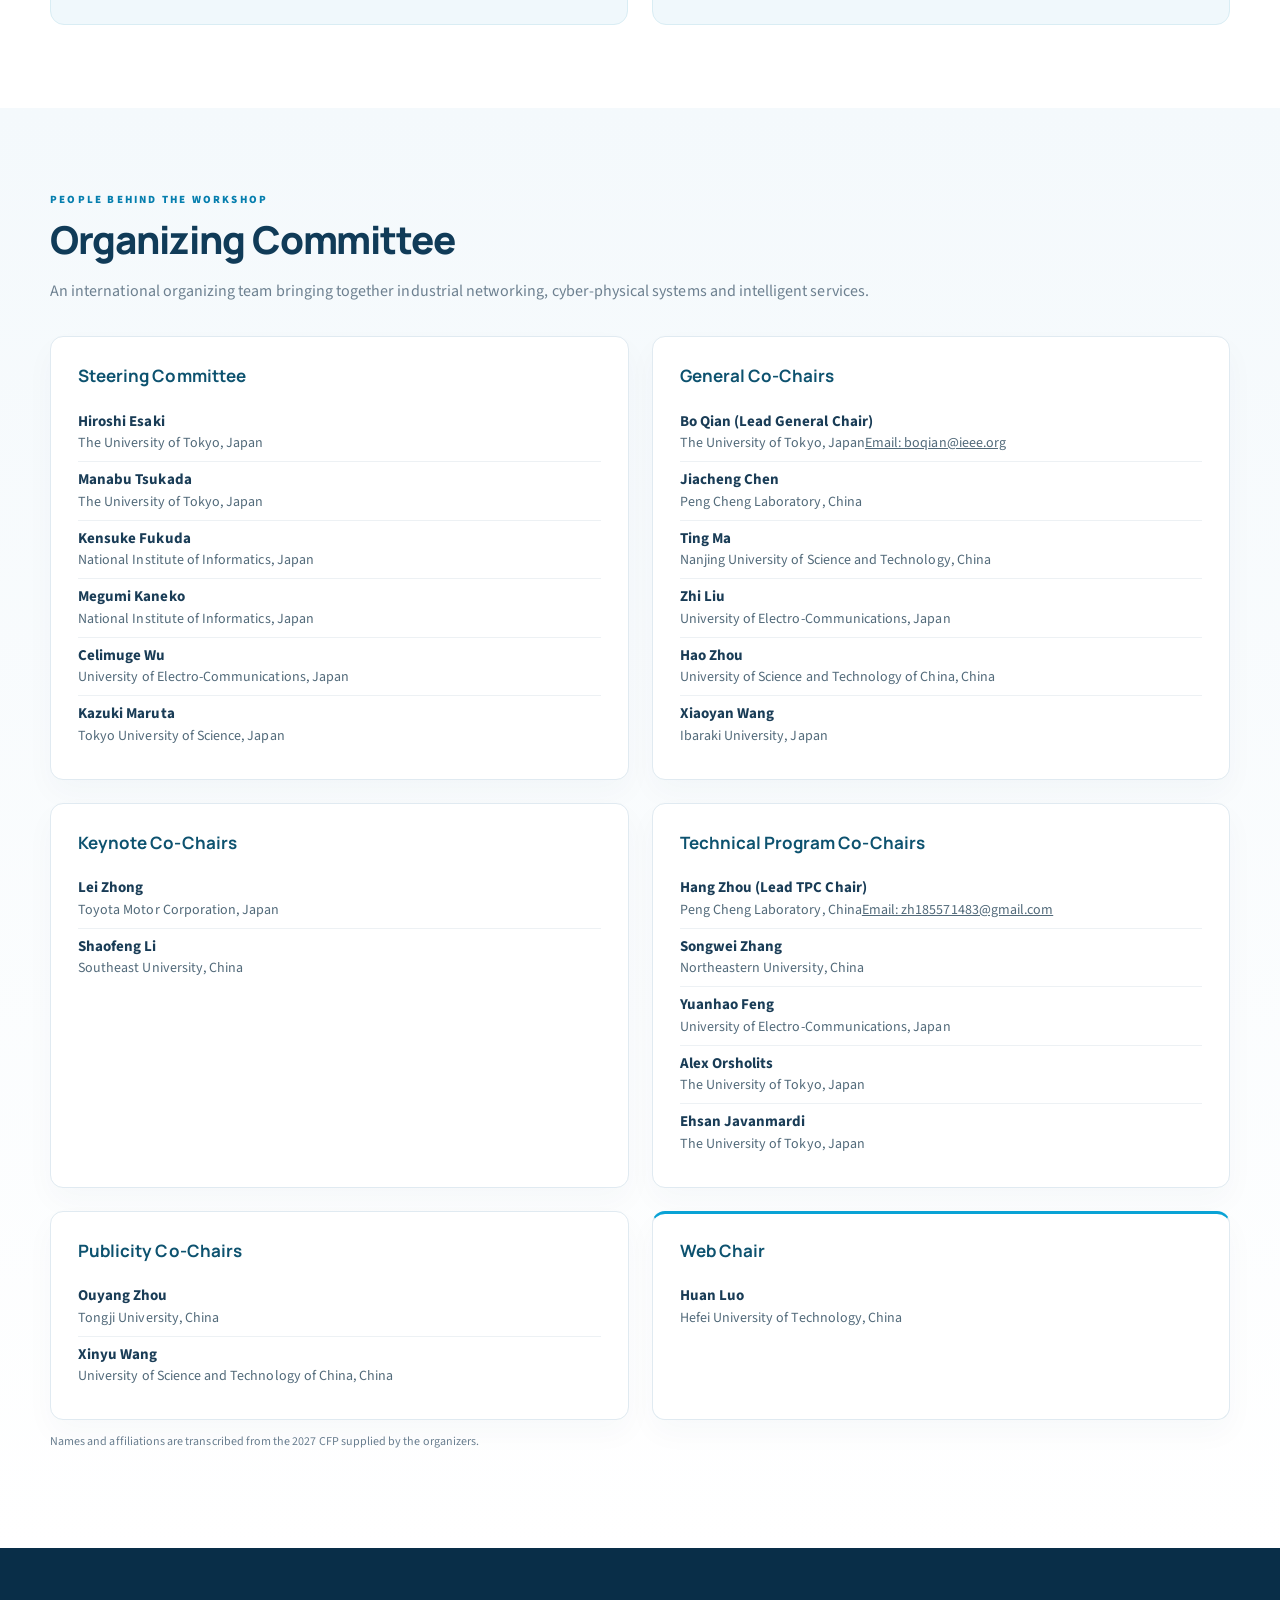
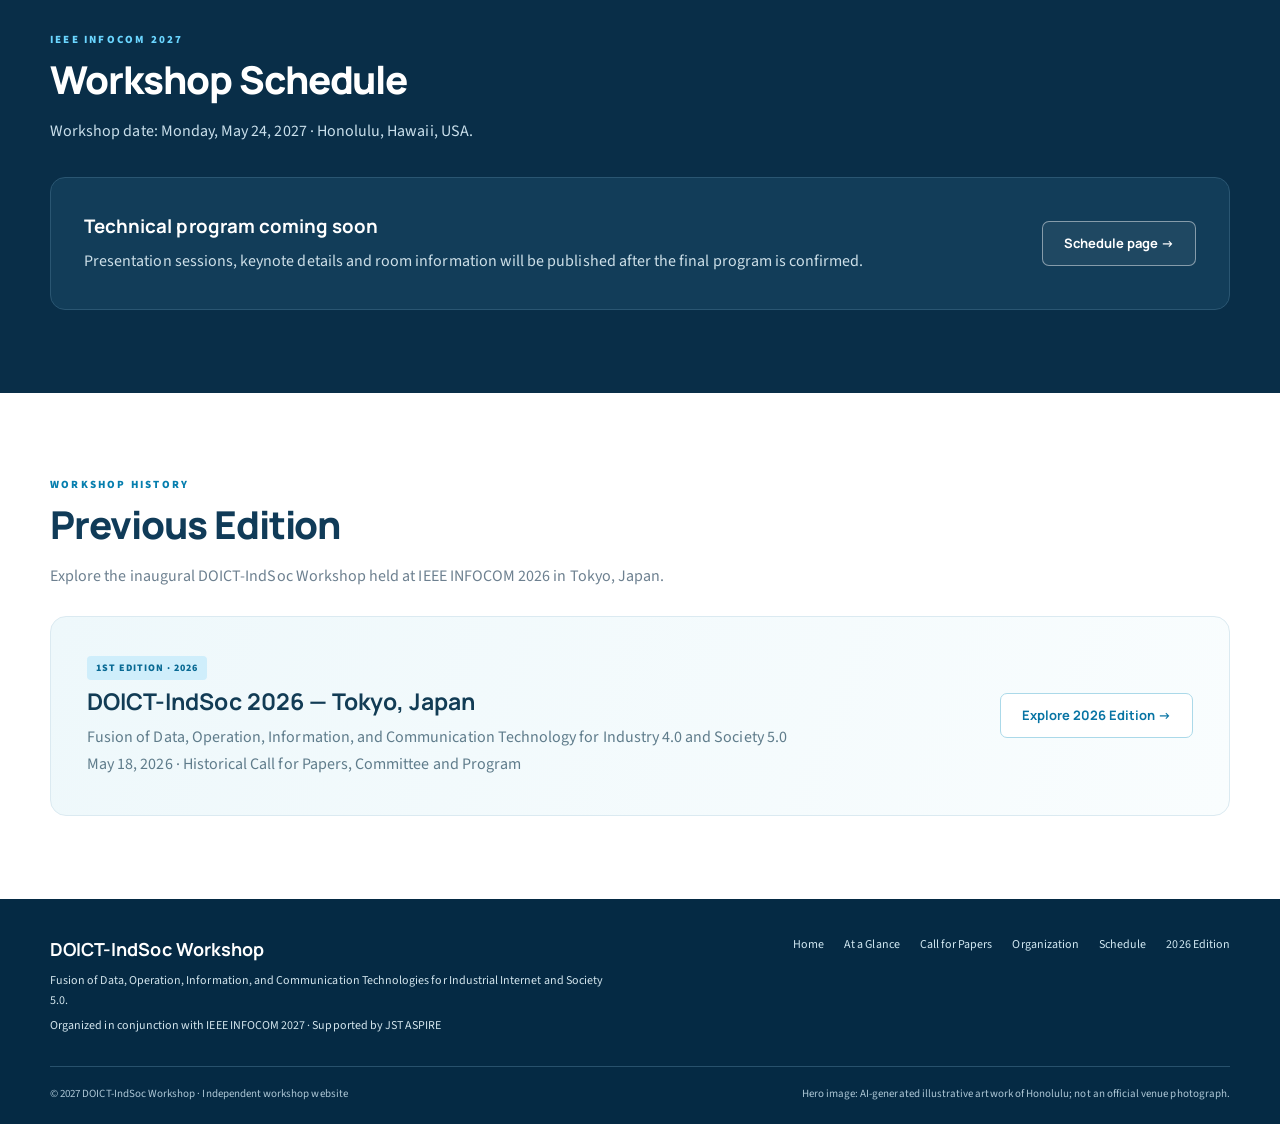
==== commit 4d416ab2: "Add files via upload" ====
--- a/index.html
+++ b/index.html
@@ -13,4 +13,4 @@
 <a class="btn primary" download="DOICT-IndSoc-2027-CFP.pdf" href="assets/DOICT-IndSoc-2027-Official-CFP.pdf">↓ Download CFP (PDF)</a>
 <a class="btn outline" href="assets/DOICT-IndSoc-2027-Official-CFP.pdf" rel="noopener noreferrer" target="_blank">Preview PDF ↗</a>
 </div>
-</div></aside></div></section><section class="section alt" id="topics"><div class="container"><div class="section-title"><div class="section-label">Research themes</div><h2>Topics of Interest</h2><p>We invite original research on the convergence of DOICT in industrial systems and Society 5.0. Topics include, but are not limited to:</p></div><div class="topic-grid"><div class="topic-item">Architectures for DOICT fusion in Industrial Internet</div><div class="topic-item">Communication networks for industrial automation and cyber-physical systems</div><div class="topic-item">Service-based architectures and sustainable technologies for Industrial Internet</div><div class="topic-item">Cross-domain and multi-resource management for industrial applications</div><div class="topic-item">Edge intelligence and information security for Industrial Internet</div><div class="topic-item">Network support for Human–AI agent–device collaboration and cooperative autonomy</div><div class="topic-item">Blockchain-based trust, supply chain, and decentralized identity management</div><div class="topic-item">Connected robots, devices, vehicles, and industrial IoT platforms</div><div class="topic-item">Payment channel networks and incentive design for multi-party collaboration</div><div class="topic-item">Software and data compliance and assurance in Industrial Internet</div><div class="topic-item">Time-series forecasting for operation and maintenance in Industrial Internet</div><div class="topic-item">AI model verification and interpretability for industrial intelligence</div><div class="topic-item">AI model privacy and data confidentiality protection in industrial environments</div><div class="topic-item">Digital twin-driven resource management and task scheduling in smart manufacturing</div><div class="topic-item">Human–AI agent–device collaboration and cooperative autonomy</div><div class="topic-item">Related autonomous driving technologies in Intelligent Transportation System</div><div class="topic-item">AR/VR applications and related technologies in Industrial Internet and Society 5.0</div></div></div></section><section class="section" id="important-dates"><div class="container"><div class="section-title"><div class="section-label">For authors</div><h2>Submission Guidelines &amp; Important Dates</h2><p>Manuscripts should follow the standard IEEE conference paper format.</p></div><div class="guidelines-grid"><div class="info-box"><h3>Submission Guidelines</h3><p>Authors are invited to submit original research papers in the standard <strong>IEEE two-column format</strong>, not exceeding <strong>six pages, including references</strong>.</p><p>All submissions will undergo peer review. Accepted papers presented at the workshop will be published in the IEEE INFOCOM 2027 proceedings and IEEE Xplore, subject to the conference publication requirements.</p><p class="small-note"><strong>Submission portal:</strong> To be announced. No placeholder submission button has been enabled.</p><a class="inline-link" href="cfp.html">Full CFP details →</a></div><div class="info-box"><h3>Important Dates</h3><ul class="date-list"><li><span>Paper Submission Deadline</span><b>Dec. 29, 2026</b></li><li><span>Acceptance Notification</span><b>Feb. 2, 2027</b></li><li><span>Camera-Ready Deadline</span><b>Feb. 16, 2027</b></li><li><span>Workshop Date</span><b>May 24, 2027</b></li></ul><p class="small-note">Time zone for the submission deadline will be added when the official submission system is announced.</p></div></div></div></section><section class="section alt" id="organization"><div class="container"><div class="section-title"><div class="section-label">People behind the workshop</div><h2>Organizing Committee</h2><p>An international organizing team bringing together industrial networking, cyber-physical systems and intelligent services.</p></div><div class="committee-grid"><div class="committee-card"><h3>Steering Committee</h3><ul><li><strong>Hiroshi Esaki</strong>The University of Tokyo, Japan</li><li><strong>Manabu Tsukada</strong>The University of Tokyo, Japan</li><li><strong>Kensuke Fukuda</strong>National Institute of Informatics, Japan</li><li><strong>Megumi Kaneko</strong>National Institute of Informatics, Japan</li><li><strong>Celimuge Wu</strong>University of Electro-Communications, Japan</li><li><strong>Kazuki Maruta</strong>Tokyo University of Science, Japan</li></ul></div><div class="committee-card"><h3>General Co-Chairs</h3><ul><li><strong>Bo Qian</strong>The University of Tokyo, Japan</li><li><strong>Jiacheng Chen</strong>Peng Cheng Laboratory, China</li><li><strong>Ting Ma</strong>Nanjing University of Science and Technology, China</li><li><strong>Zhi Liu</strong>University of Electro-Communications, Japan</li><li><strong>Hao Zhou</strong>University of Science and Technology of China, China</li><li><strong>Xiaoyan Wang</strong>Ibaraki University, Japan</li></ul></div><div class="committee-card"><h3>Keynote Co-Chairs</h3><ul><li><strong>Lei Zhong</strong>Toyota Motor Corporation, Japan</li><li><strong>Shaofeng Li</strong>Southeast University, China</li></ul></div><div class="committee-card"><h3>Technical Program Co-Chairs</h3><ul><li><strong>Hang Zhou</strong>Peng Cheng Laboratory, China</li><li><strong>Songwei Zhang</strong>Northeastern University, China</li><li><strong>Yuanhao Feng</strong>University of Electro-Communications, Japan</li><li><strong>Alex Orsholits</strong>The University of Tokyo, Japan</li><li><strong>Ehsan Javanmardi</strong>The University of Tokyo, Japan</li></ul></div><div class="committee-card"><h3>Publicity Co-Chairs</h3><ul><li><strong>Ouyang Zhou</strong>Tongji University, China</li><li><strong>Xinyu Wang</strong>University of Science and Technology of China, China</li></ul></div><div class="committee-card feature"><h3>Web Chair</h3><ul><li><strong>Huan Luo</strong>Hefei University of Technology, China</li></ul></div></div><p class="small-note">Names and affiliations are transcribed from the 2027 CFP supplied by the organizers.</p></div></section><section class="section dark" id="schedule"><div class="container"><div class="section-title"><div class="section-label">IEEE INFOCOM 2027</div><h2>Workshop Schedule</h2><p>Workshop date: Monday, May 24, 2027 · Honolulu, Hawaii, USA.</p></div><div class="program-panel"><div><h3>Technical program coming soon</h3><p>Presentation sessions, keynote details and room information will be published after the final program is confirmed.</p></div><a class="btn ghost" href="program.html">Schedule page →</a></div></div></section><section class="section" id="previous-edition"><div class="container"><div class="section-title"><div class="section-label">Workshop history</div><h2>Previous Edition</h2><p>Explore the inaugural DOICT-IndSoc Workshop held at IEEE INFOCOM 2026 in Tokyo, Japan.</p></div><div class="archive-panel"><div><span class="tag">1ST EDITION · 2026</span><h3>DOICT-IndSoc 2026 — Tokyo, Japan</h3><p>Fusion of Data, Operation, Information, and Communication Technology for Industry 4.0 and Society 5.0</p><p>May 18, 2026 · Historical Call for Papers, Committee and Program</p></div><a class="btn outline" href="2026/">Explore 2026 Edition →</a></div></div></section></main><footer class="footer"><div class="container"><div class="footer-inner"><div><h3>DOICT-IndSoc Workshop</h3><p>Fusion of Data, Operation, Information, and Communication Technologies for Industrial Internet and Society 5.0.</p><p>Organized in conjunction with IEEE INFOCOM 2027 · Supported by JST ASPIRE</p></div><div class="footer-links"><a href="index.html">Home</a><a href="index.html#at-a-glance">At a Glance</a><a href="cfp.html">Call for Papers</a><a href="committee.html">Organization</a><a href="program.html">Schedule</a><a href="2026/">2026 Edition</a></div></div><div class="footer-bottom"><span>© 2027 DOICT-IndSoc Workshop · Independent workshop website</span><span>Hero image: AI-generated illustrative artwork of Honolulu; not an official venue photograph.</span></div></div></footer></body></html>+</div></aside></div></section><section class="section alt" id="topics"><div class="container"><div class="section-title"><div class="section-label">Research themes</div><h2>Topics of Interest</h2><p>We invite original research on the convergence of DOICT in industrial systems and Society 5.0. Topics include, but are not limited to:</p></div><div class="topic-grid"><div class="topic-item">Architectures for DOICT fusion in Industrial Internet</div><div class="topic-item">Communication networks for industrial automation and cyber-physical systems</div><div class="topic-item">Service-based architectures and sustainable technologies for Industrial Internet</div><div class="topic-item">Cross-domain and multi-resource management for industrial applications</div><div class="topic-item">Edge intelligence and information security for Industrial Internet</div><div class="topic-item">Network support for Human–AI agent–device collaboration and cooperative autonomy</div><div class="topic-item">Blockchain-based trust, supply chain, and decentralized identity management</div><div class="topic-item">Connected robots, devices, vehicles, and industrial IoT platforms</div><div class="topic-item">Payment channel networks and incentive design for multi-party collaboration</div><div class="topic-item">Software and data compliance and assurance in Industrial Internet</div><div class="topic-item">Time-series forecasting for operation and maintenance in Industrial Internet</div><div class="topic-item">AI model verification and interpretability for industrial intelligence</div><div class="topic-item">AI model privacy and data confidentiality protection in industrial environments</div><div class="topic-item">Digital twin-driven resource management and task scheduling in smart manufacturing</div><div class="topic-item">Human–AI agent–device collaboration and cooperative autonomy</div><div class="topic-item">Related autonomous driving technologies in Intelligent Transportation System</div><div class="topic-item">AR/VR applications and related technologies in Industrial Internet and Society 5.0</div></div></div></section><section class="section" id="important-dates"><div class="container"><div class="section-title"><div class="section-label">For authors</div><h2>Submission Guidelines &amp; Important Dates</h2><p>Manuscripts should follow the standard IEEE conference paper format.</p></div><div class="guidelines-grid"><div class="info-box"><h3>Submission Guidelines</h3><p>Authors are invited to submit original research papers in the standard <strong>IEEE two-column format</strong>, not exceeding <strong>six pages, including references</strong>.</p><p>All submissions will undergo peer review. Accepted papers presented at the workshop will be published in the IEEE INFOCOM 2027 proceedings and IEEE Xplore, subject to the conference publication requirements.</p><p class="small-note"><strong>Submission portal:</strong> To be announced. No placeholder submission button has been enabled.</p><a class="inline-link" href="cfp.html">Full CFP details →</a></div><div class="info-box"><h3>Important Dates</h3><ul class="date-list"><li><span>Paper Submission Deadline</span><b>Dec. 29, 2026</b></li><li><span>Acceptance Notification</span><b>Feb. 2, 2027</b></li><li><span>Camera-Ready Deadline</span><b>Feb. 16, 2027</b></li><li><span>Workshop Date</span><b>May 24, 2027</b></li></ul><p class="small-note">Time zone for the submission deadline will be added when the official submission system is announced.</p></div></div></div></section><section class="section alt" id="organization"><div class="container"><div class="section-title"><div class="section-label">People behind the workshop</div><h2>Organizing Committee</h2><p>An international organizing team bringing together industrial networking, cyber-physical systems and intelligent services.</p></div><div class="committee-grid"><div class="committee-card"><h3>Steering Committee</h3><ul><li><strong>Hiroshi Esaki</strong>The University of Tokyo, Japan</li><li><strong>Manabu Tsukada</strong>The University of Tokyo, Japan</li><li><strong>Kensuke Fukuda</strong>National Institute of Informatics, Japan</li><li><strong>Megumi Kaneko</strong>National Institute of Informatics, Japan</li><li><strong>Celimuge Wu</strong>University of Electro-Communications, Japan</li><li><strong>Kazuki Maruta</strong>Tokyo University of Science, Japan</li></ul></div><div class="committee-card"><h3>General Co-Chairs</h3><ul><li><strong>Bo Qian (Lead General Chair)</strong>The University of Tokyo, Japan<a class="committee-email" href="mailto:boqian@ieee.org">Email: boqian@ieee.org</a></li><li><strong>Jiacheng Chen</strong>Peng Cheng Laboratory, China</li><li><strong>Ting Ma</strong>Nanjing University of Science and Technology, China</li><li><strong>Zhi Liu</strong>University of Electro-Communications, Japan</li><li><strong>Hao Zhou</strong>University of Science and Technology of China, China</li><li><strong>Xiaoyan Wang</strong>Ibaraki University, Japan</li></ul></div><div class="committee-card"><h3>Keynote Co-Chairs</h3><ul><li><strong>Lei Zhong</strong>Toyota Motor Corporation, Japan</li><li><strong>Shaofeng Li</strong>Southeast University, China</li></ul></div><div class="committee-card"><h3>Technical Program Co-Chairs</h3><ul><li><strong>Hang Zhou (Lead TPC Chair)</strong>Peng Cheng Laboratory, China<a class="committee-email" href="mailto:zh185571483@gmail.com">Email: zh185571483@gmail.com</a></li><li><strong>Songwei Zhang</strong>Northeastern University, China</li><li><strong>Yuanhao Feng</strong>University of Electro-Communications, Japan</li><li><strong>Alex Orsholits</strong>The University of Tokyo, Japan</li><li><strong>Ehsan Javanmardi</strong>The University of Tokyo, Japan</li></ul></div><div class="committee-card"><h3>Publicity Co-Chairs</h3><ul><li><strong>Ouyang Zhou</strong>Tongji University, China</li><li><strong>Xinyu Wang</strong>University of Science and Technology of China, China</li></ul></div><div class="committee-card feature"><h3>Web Chair</h3><ul><li><strong>Huan Luo</strong>Hefei University of Technology, China</li></ul></div></div><p class="small-note">Names and affiliations are transcribed from the 2027 CFP supplied by the organizers.</p></div></section><section class="section dark" id="schedule"><div class="container"><div class="section-title"><div class="section-label">IEEE INFOCOM 2027</div><h2>Workshop Schedule</h2><p>Workshop date: Monday, May 24, 2027 · Honolulu, Hawaii, USA.</p></div><div class="program-panel"><div><h3>Technical program coming soon</h3><p>Presentation sessions, keynote details and room information will be published after the final program is confirmed.</p></div><a class="btn ghost" href="program.html">Schedule page →</a></div></div></section><section class="section" id="previous-edition"><div class="container"><div class="section-title"><div class="section-label">Workshop history</div><h2>Previous Edition</h2><p>Explore the inaugural DOICT-IndSoc Workshop held at IEEE INFOCOM 2026 in Tokyo, Japan.</p></div><div class="archive-panel"><div><span class="tag">1ST EDITION · 2026</span><h3>DOICT-IndSoc 2026 — Tokyo, Japan</h3><p>Fusion of Data, Operation, Information, and Communication Technology for Industry 4.0 and Society 5.0</p><p>May 18, 2026 · Historical Call for Papers, Committee and Program</p></div><a class="btn outline" href="2026/">Explore 2026 Edition →</a></div></div></section></main><footer class="footer"><div class="container"><div class="footer-inner"><div><h3>DOICT-IndSoc Workshop</h3><p>Fusion of Data, Operation, Information, and Communication Technologies for Industrial Internet and Society 5.0.</p><p>Organized in conjunction with IEEE INFOCOM 2027 · Supported by JST ASPIRE</p></div><div class="footer-links"><a href="index.html">Home</a><a href="index.html#at-a-glance">At a Glance</a><a href="cfp.html">Call for Papers</a><a href="committee.html">Organization</a><a href="program.html">Schedule</a><a href="2026/">2026 Edition</a></div></div><div class="footer-bottom"><span>© 2027 DOICT-IndSoc Workshop · Independent workshop website</span><span>Hero image: AI-generated illustrative artwork of Honolulu; not an official venue photograph.</span></div></div></footer></body></html>
--- a/assets/style.css
+++ b/assets/style.css
@@ -25,3 +25,42 @@
 .poster-coming { display:block; text-align:center; padding:12px; color:#5e7484; font-size:12px; font-weight:700; border:1px dashed #b8cedc; background:#f3f8fb; border-radius:8px; }
 .poster-link-pending { font-size:12px; color:#607d8d; margin-left:12px; }
 .poster-status { display:inline-block; padding:11px 16px; border:1px dashed #b8cedc; border-radius:7px; background:#f3f8fb; color:#426279; font-weight:600; }
+
+
+/* V6: editorial polish, explicit At a Glance navigation and genuine CFP. */
+:root{--font-heading:"Manrope","Segoe UI",Arial,sans-serif;--font-body:"Source Sans 3","Segoe UI",Arial,sans-serif}
+body{font-family:var(--font-body);font-size:16px;line-height:1.63;letter-spacing:.003em}
+.brand strong,.hero h1,.section-title h2,.section h3,.sub-hero h1,.footer h3,.card-value,.facts-title,.poster-promo-top strong,.cfp-poster-callout h3{font-family:var(--font-heading)}
+.hero h1{font-size:clamp(33px,3.5vw,49px);font-weight:800;letter-spacing:-.036em;line-height:1.19}
+.section-title h2{font-weight:800;letter-spacing:-.027em}
+.sub-hero h1{font-weight:800;letter-spacing:-.028em}
+.section p{font-size:16px;line-height:1.72}
+.section-title p{font-size:16px}
+.topic-item{font-size:15px;line-height:1.53}
+.committee-card li{font-size:14px}
+.committee-card strong{font-size:15px;font-weight:700}
+.nav a{font-family:var(--font-heading);letter-spacing:0;font-size:11.4px;font-weight:700;padding:11px 10px}
+.nav a.glance-nav{background:#e8f5fb;color:#0b658d;border:1px solid #bcdcea}
+.nav a.glance-nav:hover{background:#d4effa;color:#074b74}
+.brand strong{letter-spacing:-.028em;font-weight:800}
+.btn{font-family:var(--font-heading);font-weight:700;letter-spacing:0}
+#at-a-glance{scroll-margin-top:110px}
+.poster-promo{margin-top:22px;padding-top:24px;border-top:1px solid #deebf2}
+.poster-promo-top{align-items:center;gap:17px;margin-bottom:20px}
+.poster-promo-top img{width:110px;height:155px;aspect-ratio:auto;object-fit:cover;object-position:top;display:block;border-radius:5px;box-shadow:0 12px 24px rgba(8,50,78,.15);border:1px solid #dce6ee}
+.poster-preview-link{flex:0 0 110px;display:block;outline-offset:4px}
+.poster-promo-top strong{font-size:17px;line-height:1.32;margin:6px 0;letter-spacing:-.024em}
+.poster-promo-top p{font-size:13px;line-height:1.46;color:#60798a}
+.poster-ready-label{color:#0876a5;letter-spacing:.1em;font-weight:800;font-family:var(--font-heading);font-size:10px}
+.poster-actions{display:flex;gap:9px;align-items:center;flex-wrap:wrap}
+.poster-actions .btn{min-height:42px;flex:1;line-height:1.3;padding:9px 10px;font-size:11px;text-align:center;white-space:normal}
+.poster-actions .btn.primary{background:#0a86bd}
+.cfp-poster-callout{display:flex;align-items:center;gap:23px;margin:26px 0 35px;padding:23px;border:1px solid #d4e7f2;border-radius:15px;background:linear-gradient(105deg,#eff8fc,#fff)}
+.cfp-poster-callout img{width:130px;height:184px;object-fit:cover;object-position:top;border:1px solid #d9e3e9;border-radius:5px;display:block;box-shadow:0 9px 18px #00344a22}
+.cfp-poster-callout h3{font-size:20px;line-height:1.3;margin:5px 0 7px;color:#103b58}
+.cfp-poster-callout p{margin:0 0 14px;color:#5e7386;line-height:1.45}
+.cfp-poster-callout .poster-actions .btn{flex:0 1 auto;padding:10px 16px;font-size:12px}
+.notice-inner .inline-link{white-space:normal}
+@media(max-width:1180px){.nav{display:none}.mobile-toggle{display:block}.head-inner{height:70px}.mobile-nav{padding:8px 18px 18px;border-top:1px solid #e9f0f4}.mobile-nav.open{display:flex;flex-direction:column}.mobile-nav a{text-decoration:none;color:#24485e;padding:11px 9px;border-bottom:1px solid #eaf0f4;font-size:14px;font-weight:700}.mobile-nav a.active{color:#0789ba}}
+@media(max-width:760px){.poster-promo-top{gap:15px}.poster-promo-top img{width:100px;height:140px}.poster-preview-link{flex-basis:100px}.poster-actions{gap:8px}.cfp-poster-callout{align-items:flex-start}.hero h1{font-size:clamp(30px,7.6vw,44px);line-height:1.2;letter-spacing:-.03em}}
+@media(max-width:440px){.poster-promo-top img{width:91px;height:128px}.poster-preview-link{flex-basis:91px}.poster-promo-top strong{font-size:15px}.poster-actions .btn{flex-basis:100%}.cfp-poster-callout{flex-direction:column}.cfp-poster-callout .poster-actions .btn{flex:1 1 100%}}
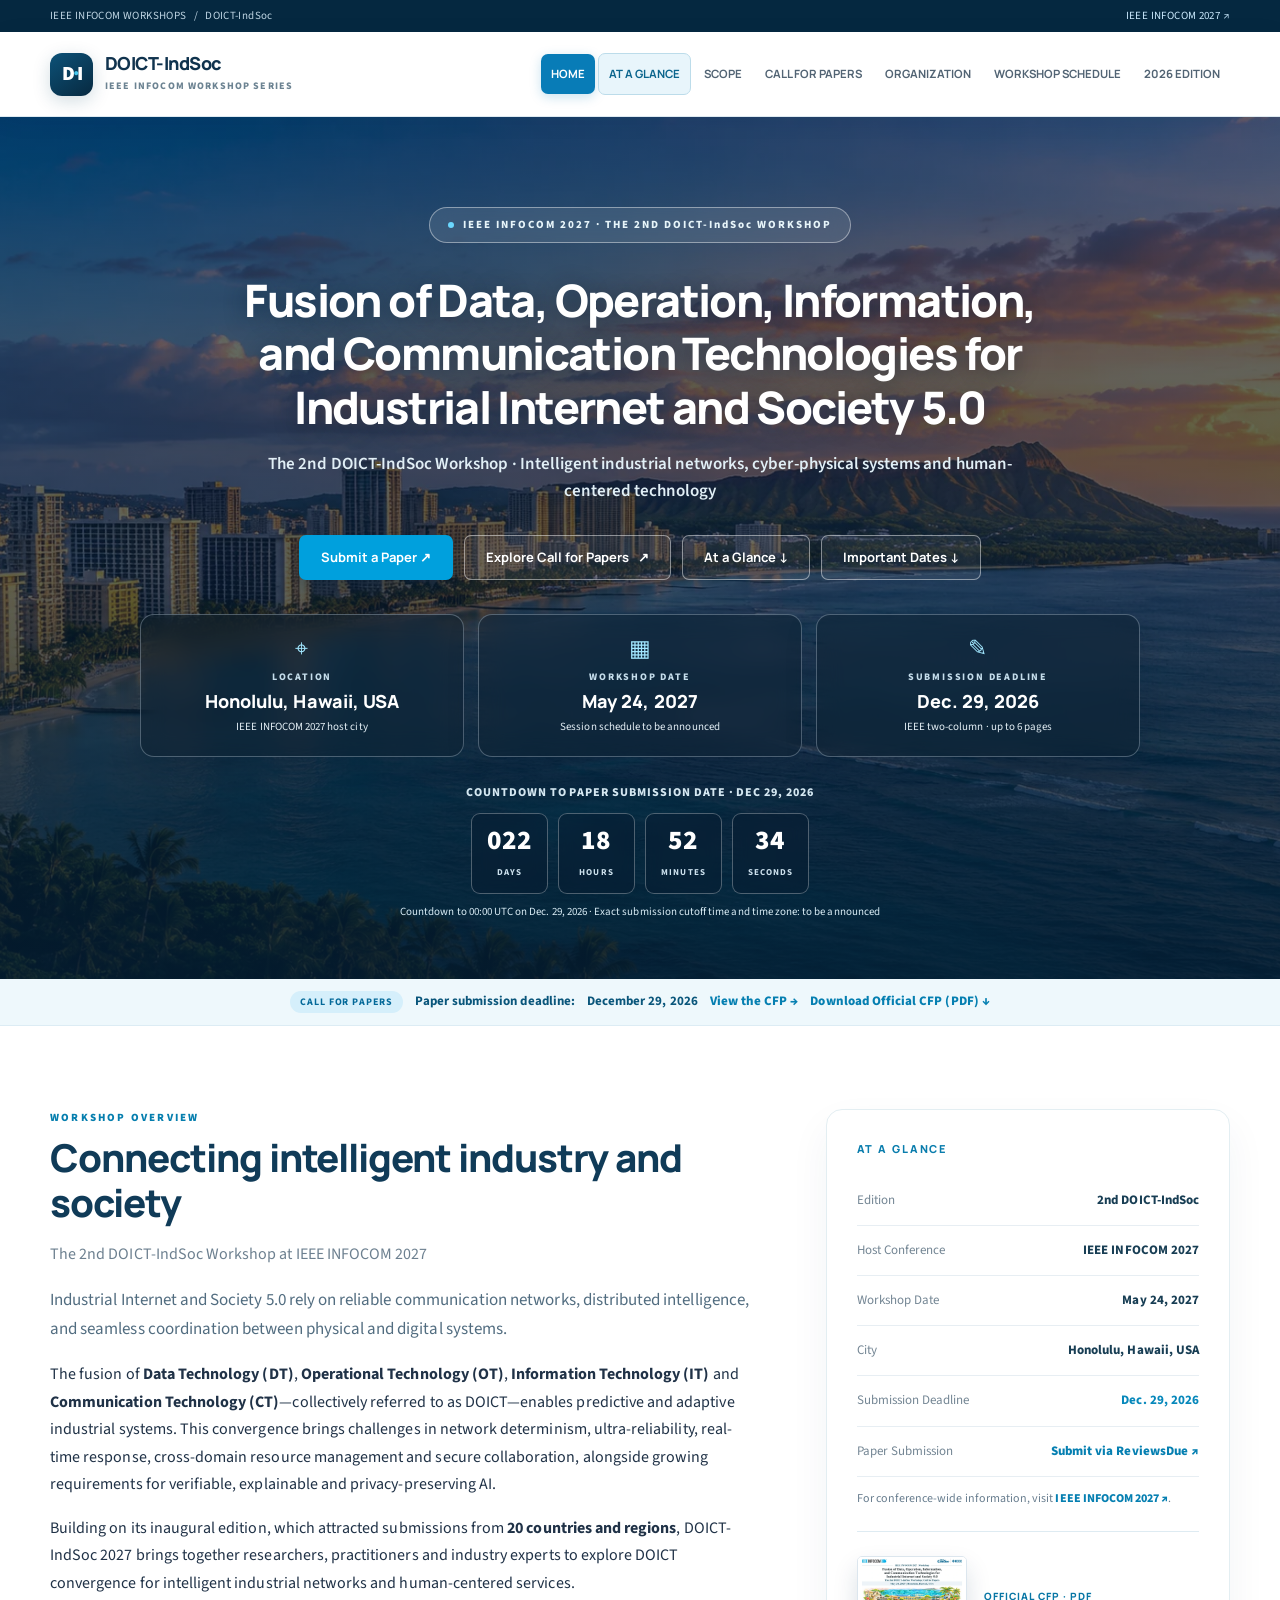
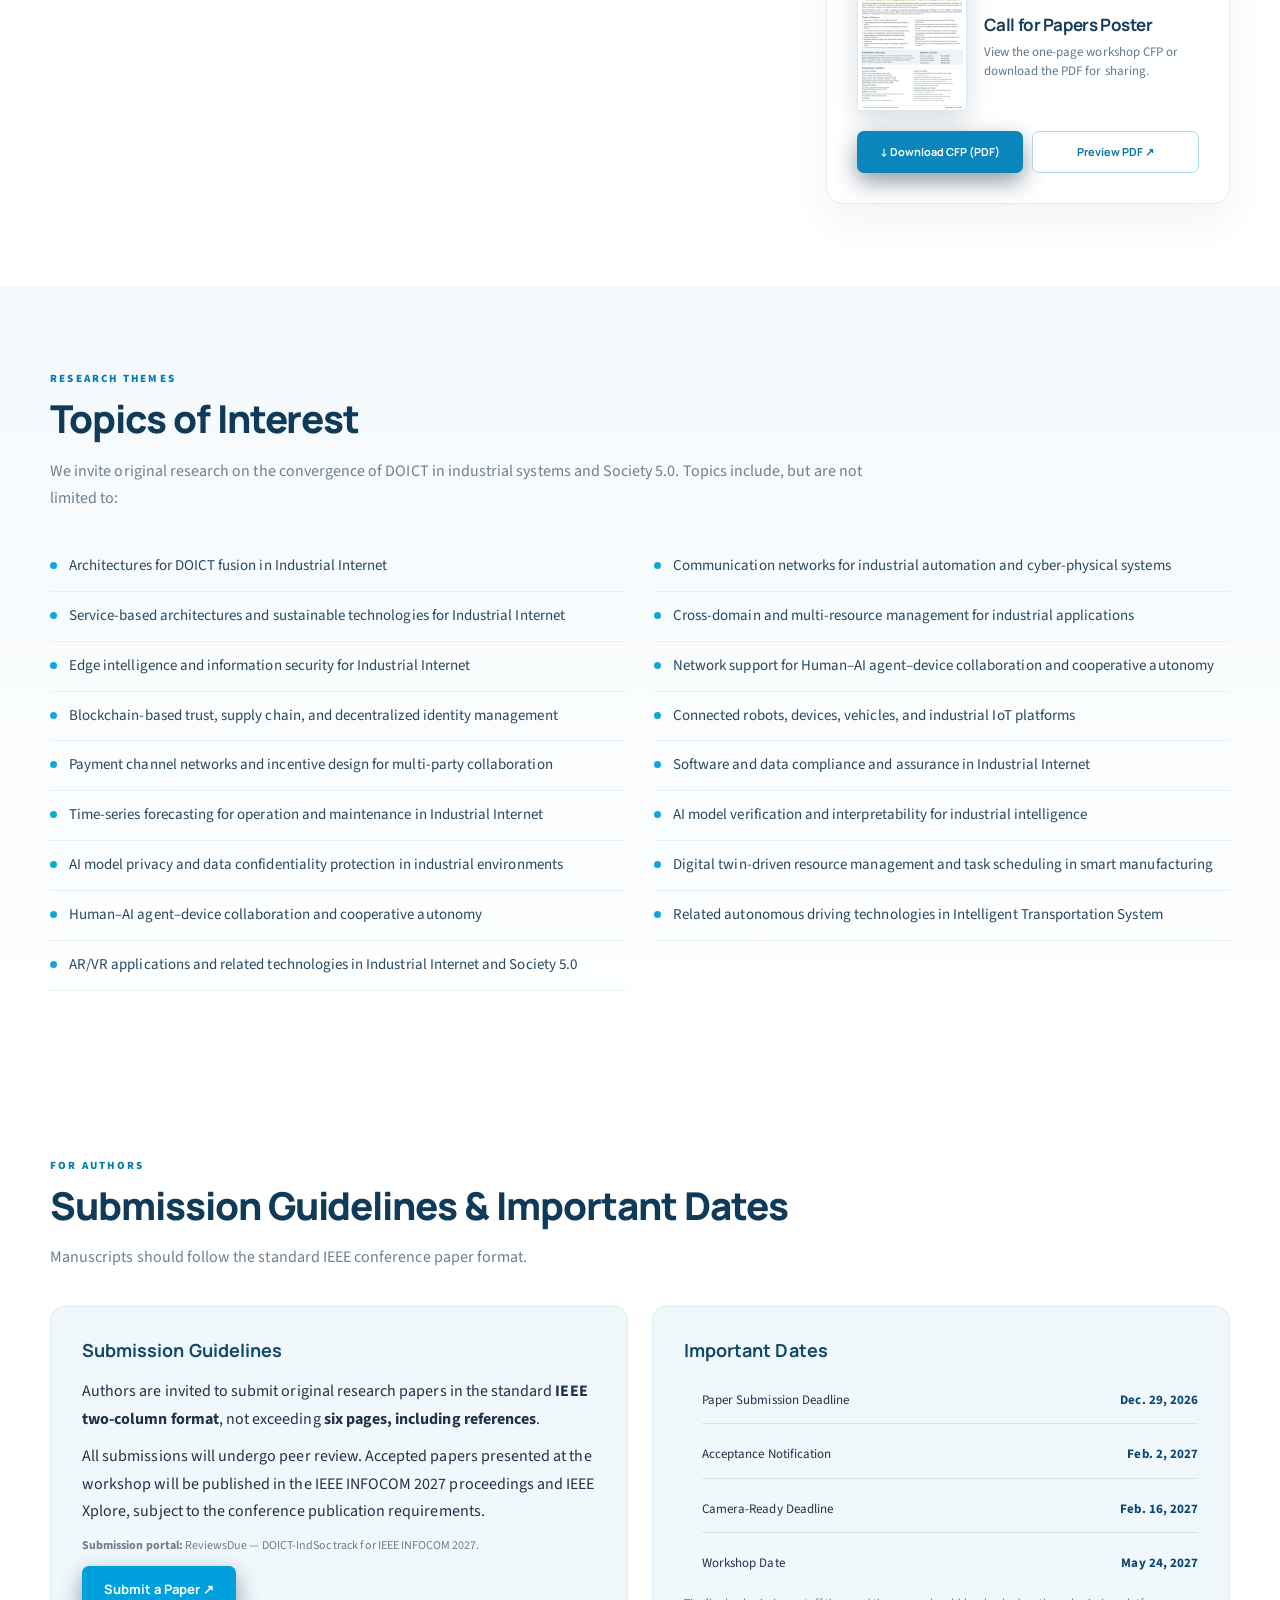
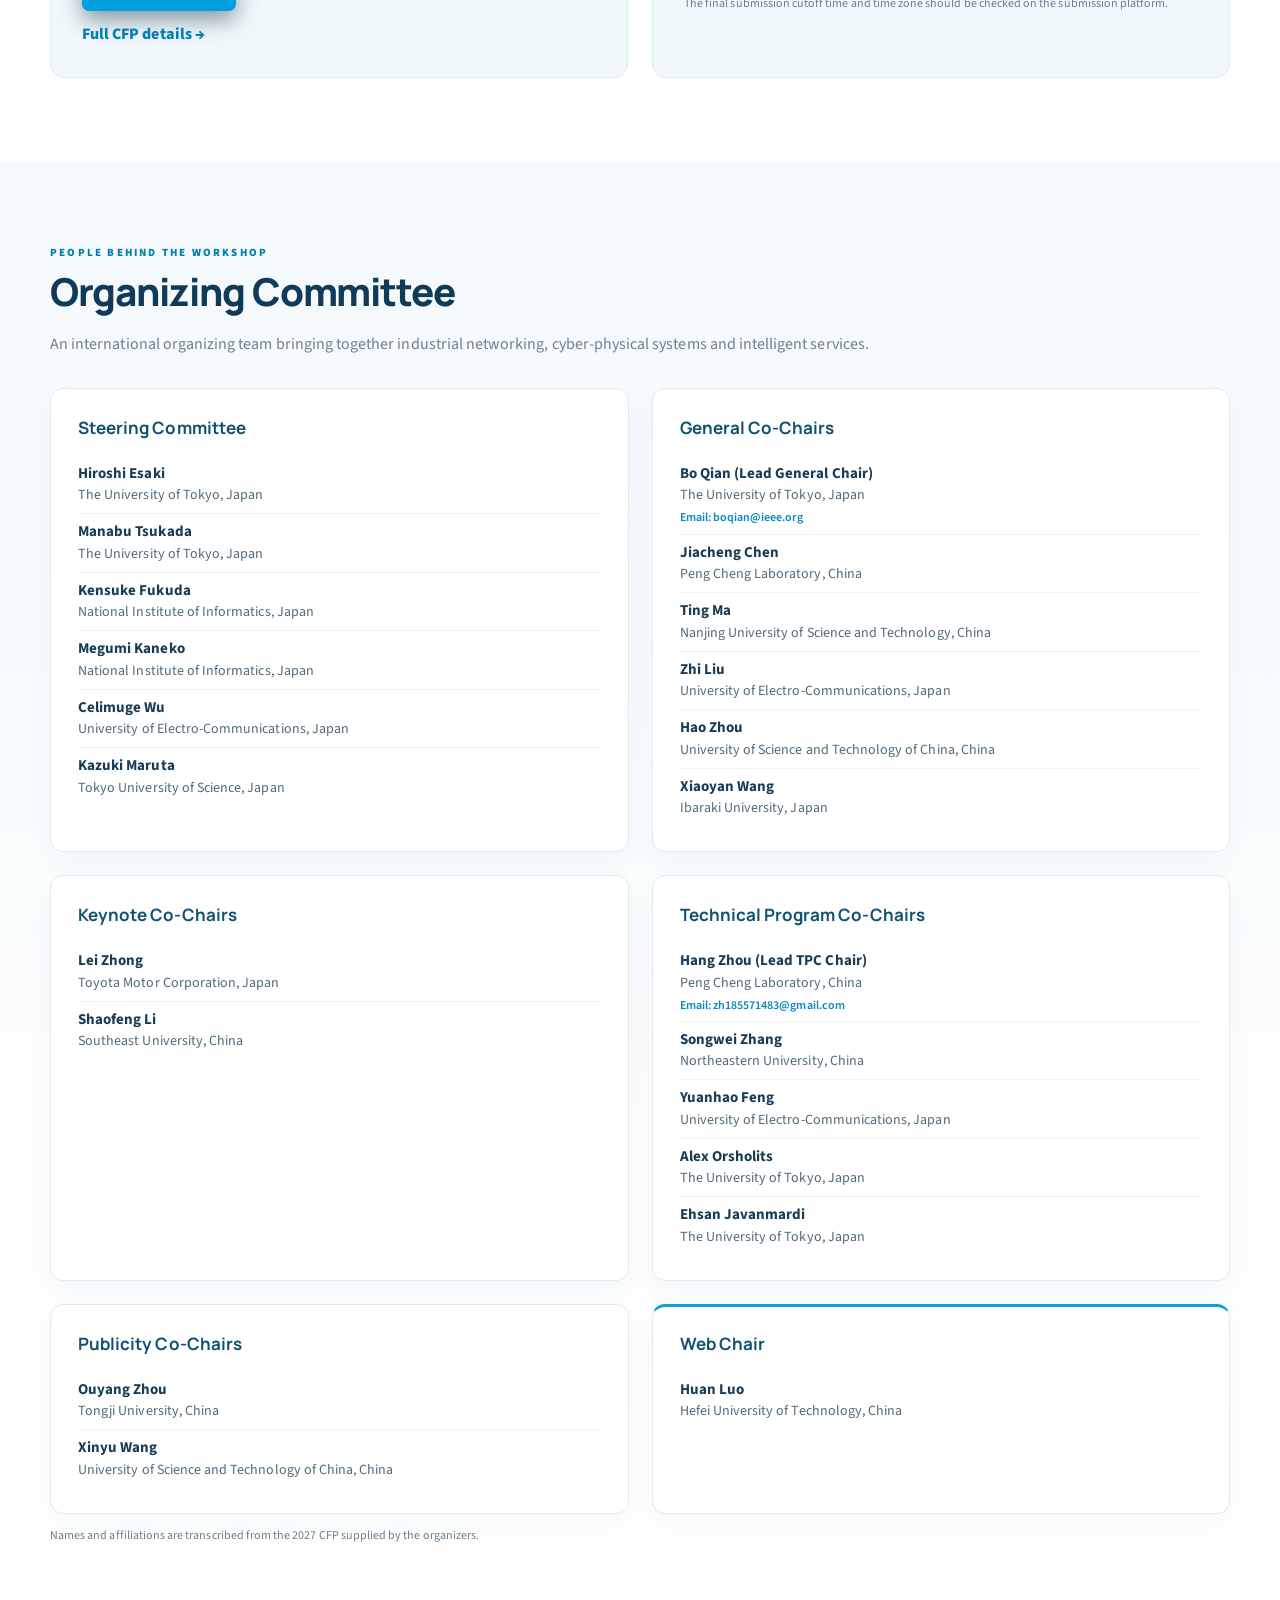
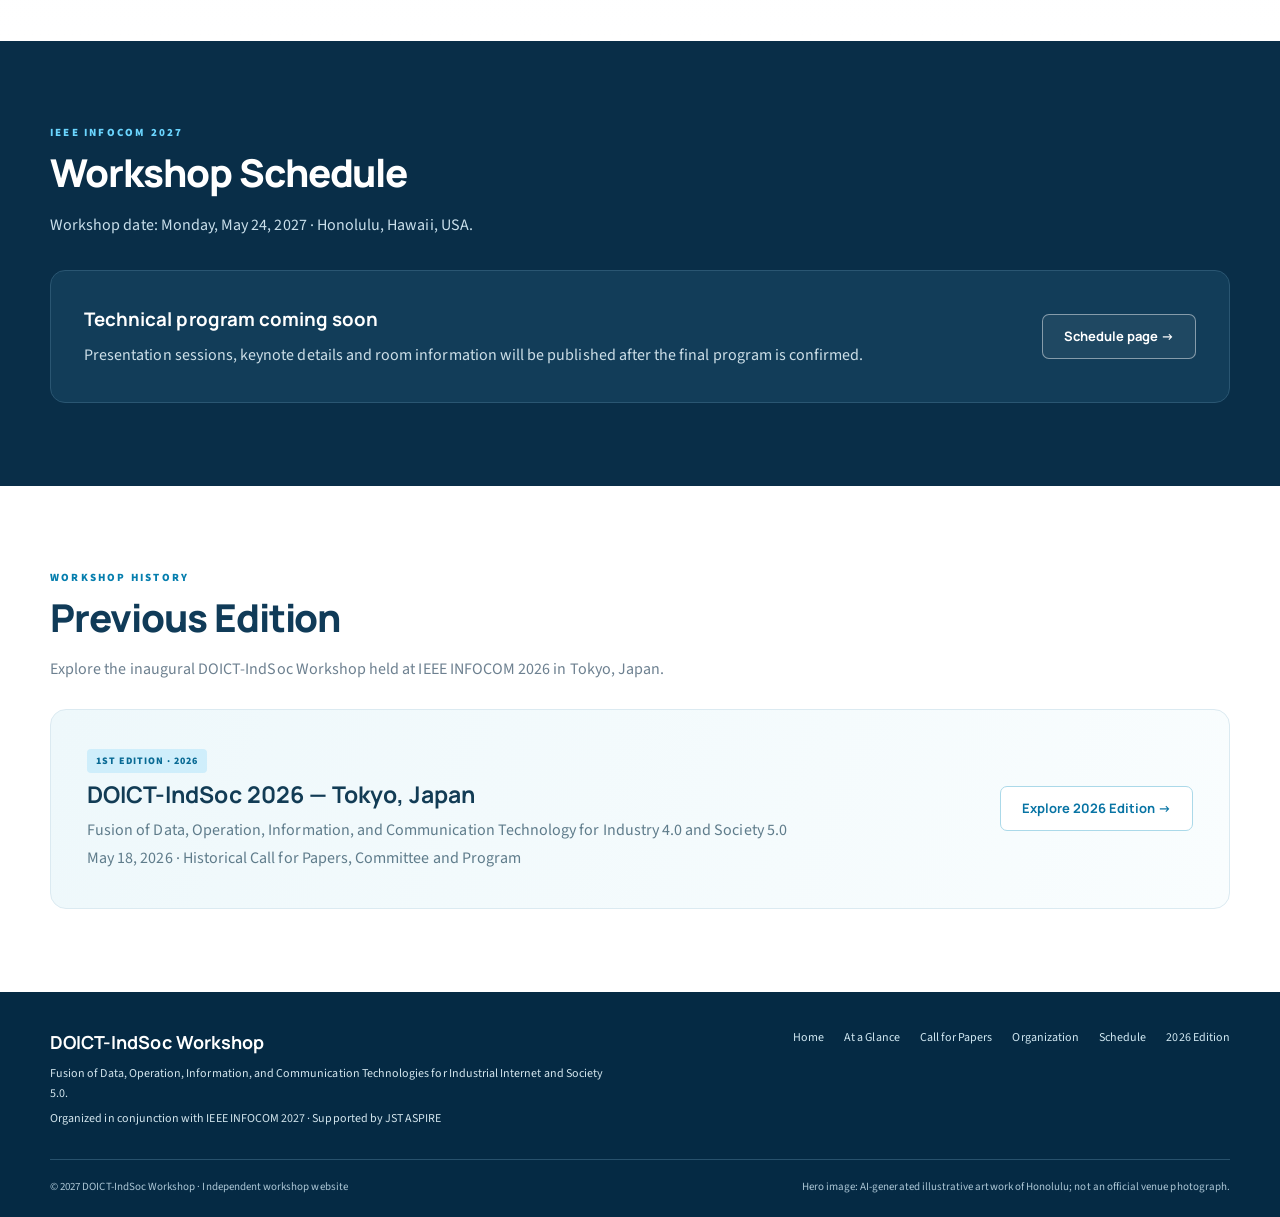
==== commit a83c4306: "Add files via upload" ====
--- a/index.html
+++ b/index.html
@@ -2,9 +2,9 @@
 
 <html lang="en"><head><meta charset="utf-8"/><meta content="width=device-width, initial-scale=1" name="viewport"/><meta content="#072b49" name="theme-color"/><meta content="Official website of the 2nd DOICT-IndSoc Workshop at IEEE INFOCOM 2027." name="description"/><title>DOICT-IndSoc 2027 | IEEE INFOCOM Workshop</title><link href="assets/favicon.svg" rel="icon" type="image/svg+xml"/><link href="assets/style.css" rel="stylesheet"/><script defer="" src="assets/script.js"></script><link href="https://fonts.googleapis.com" rel="preconnect"/><link crossorigin="anonymous" href="https://fonts.gstatic.com" rel="preconnect"/><link href="https://fonts.googleapis.com/css2?family=Manrope:wght@400;500;600;700;800&amp;family=Source+Sans+3:wght@400;500;600;700;800&amp;display=swap" rel="stylesheet"/></head><body><a class="skip" href="#main">Skip to content</a>
 <div class="topline"><div class="container"><span>IEEE INFOCOM WORKSHOPS   /   DOICT-IndSoc</span><a href="https://infocom2027.ieee-infocom.org/" rel="noopener noreferrer" target="_blank">IEEE INFOCOM 2027 ↗</a></div></div>
-<header class="header"><div class="container head-inner"><a aria-label="DOICT-IndSoc home" class="brand" href="index.html"><span class="brand-symbol">D<span>·</span>I</span><span><strong>DOICT-IndSoc</strong><small>IEEE INFOCOM WORKSHOP SERIES</small></span></a><nav aria-label="Primary navigation" class="nav"><a aria-current="page" class="active" href="index.html">Home</a><a class="glance-nav" href="index.html#at-a-glance">At a Glance</a><a href="index.html#scope">Scope</a><a href="cfp.html">Call for Papers</a><a href="committee.html">Organization</a><a href="program.html">Workshop Schedule</a><a href="2026/">2026 Edition</a></nav><button aria-controls="mobile-menu" aria-expanded="false" class="mobile-toggle" data-menu-toggle="" type="button">MENU ☰</button></div><nav aria-label="Mobile navigation" class="mobile-nav" data-mobile-nav="" id="mobile-menu"><a aria-current="page" class="active" href="index.html">Home</a><a href="index.html#at-a-glance">At a Glance</a><a href="index.html#scope">Scope</a><a href="cfp.html">Call for Papers</a><a href="committee.html">Organization</a><a href="program.html">Workshop Schedule</a><a href="2026/">2026 Edition</a></nav></header><main id="main"><section aria-label="DOICT-IndSoc 2027 workshop overview" class="hero"><div class="container hero-inner"><span class="eyebrow">IEEE INFOCOM 2027 · THE 2ND DOICT-IndSoc WORKSHOP</span><h1><span>Fusion of Data, Operation, Information,</span><span>and Communication Technologies for</span><span>Industrial Internet and Society 5.0</span></h1><p class="subtitle">The 2nd DOICT-IndSoc Workshop · Intelligent industrial networks, cyber-physical systems and human-centered technology</p><div class="hero-actions"><a class="btn primary" href="cfp.html">Explore Call for Papers <span aria-hidden="true">↗</span></a><a class="btn ghost glance-hero-btn" href="#at-a-glance">At a Glance ↓</a><a class="btn ghost" href="#important-dates">Important Dates ↓</a></div>
+<header class="header"><div class="container head-inner"><a aria-label="DOICT-IndSoc home" class="brand" href="index.html"><span class="brand-symbol">D<span>·</span>I</span><span><strong>DOICT-IndSoc</strong><small>IEEE INFOCOM WORKSHOP SERIES</small></span></a><nav aria-label="Primary navigation" class="nav"><a aria-current="page" class="active" href="index.html">Home</a><a class="glance-nav" href="index.html#at-a-glance">At a Glance</a><a href="index.html#scope">Scope</a><a href="cfp.html">Call for Papers</a><a href="committee.html">Organization</a><a href="program.html">Workshop Schedule</a><a href="2026/">2026 Edition</a></nav><button aria-controls="mobile-menu" aria-expanded="false" class="mobile-toggle" data-menu-toggle="" type="button">MENU ☰</button></div><nav aria-label="Mobile navigation" class="mobile-nav" data-mobile-nav="" id="mobile-menu"><a aria-current="page" class="active" href="index.html">Home</a><a href="index.html#at-a-glance">At a Glance</a><a href="index.html#scope">Scope</a><a href="cfp.html">Call for Papers</a><a href="committee.html">Organization</a><a href="program.html">Workshop Schedule</a><a href="2026/">2026 Edition</a></nav></header><main id="main"><section aria-label="DOICT-IndSoc 2027 workshop overview" class="hero"><div class="container hero-inner"><span class="eyebrow">IEEE INFOCOM 2027 · THE 2ND DOICT-IndSoc WORKSHOP</span><h1><span>Fusion of Data, Operation, Information,</span><span>and Communication Technologies for</span><span>Industrial Internet and Society 5.0</span></h1><p class="subtitle">The 2nd DOICT-IndSoc Workshop · Intelligent industrial networks, cyber-physical systems and human-centered technology</p><div class="hero-actions"><a class="btn primary" href="https://reviewsdue.com/conferences/infocom-workshops-2027/submissions/new?track=doict-indsoc" target="_blank" rel="noopener noreferrer">Submit a Paper ↗</a><a class="btn ghost" href="cfp.html">Explore Call for Papers <span aria-hidden="true">↗</span></a><a class="btn ghost glance-hero-btn" href="#at-a-glance">At a Glance ↓</a><a class="btn ghost" href="#important-dates">Important Dates ↓</a></div>
 <div class="hero-cards"><div class="hero-card"><span class="hero-icon">⌖</span><div class="card-kicker">Location</div><div class="card-value">Honolulu, Hawaii, USA</div><div class="card-extra">IEEE INFOCOM 2027 host city</div></div><div class="hero-card"><span class="hero-icon">▦</span><div class="card-kicker">Workshop Date</div><div class="card-value">May 24, 2027</div><div class="card-extra">Session schedule to be announced</div></div><div class="hero-card"><span class="hero-icon">✎</span><div class="card-kicker">Submission Deadline</div><div class="card-value">Dec. 29, 2026</div><div class="card-extra">IEEE two-column · up to 6 pages</div></div></div>
-<div class="count-caption" data-count-caption="">COUNTDOWN TO PAPER SUBMISSION DATE · DEC 29, 2026</div><div aria-label="Countdown to the start of December 29, 2026, UTC (submission deadline date; actual cutoff time not yet announced)" class="counter" data-countdown=""><div class="unit"><span class="num" data-value="">000</span><span class="unit-name">Days</span></div><div class="unit"><span class="num" data-value="">00</span><span class="unit-name">Hours</span></div><div class="unit"><span class="num" data-value="">00</span><span class="unit-name">Minutes</span></div><div class="unit"><span class="num" data-value="">00</span><span class="unit-name">Seconds</span></div></div><div class="counter-note">Countdown to 00:00 UTC on Dec. 29, 2026 · Exact submission cutoff time and time zone: to be announced</div></div></section><div class="notice-strip"><div class="container notice-inner"><span class="pill">Call for Papers</span> Paper submission deadline: <strong>December 29, 2026</strong> <a class="inline-link" href="cfp.html">View the CFP →</a><a class="inline-link" download="DOICT-IndSoc-2027-Official-CFP.pdf" href="assets/DOICT-IndSoc-2027-Official-CFP.pdf">Download Official CFP (PDF) ↓</a></div></div><section class="section" id="scope"><div class="container intro-grid"><div><div class="section-title"><div class="section-label">Workshop overview</div><h2>Connecting intelligent industry and society</h2><p>The 2nd DOICT-IndSoc Workshop at IEEE INFOCOM 2027</p></div><p class="lede">Industrial Internet and Society 5.0 rely on reliable communication networks, distributed intelligence, and seamless coordination between physical and digital systems.</p><p>The fusion of <strong>Data Technology (DT)</strong>, <strong>Operational Technology (OT)</strong>, <strong>Information Technology (IT)</strong> and <strong>Communication Technology (CT)</strong>—collectively referred to as DOICT—enables predictive and adaptive industrial systems. This convergence brings challenges in network determinism, ultra-reliability, real-time response, cross-domain resource management and secure collaboration, alongside growing requirements for verifiable, explainable and privacy-preserving AI.</p><p>Building on its inaugural edition, which attracted submissions from <strong>20 countries and regions</strong>, DOICT-IndSoc 2027 brings together researchers, practitioners and industry experts to explore DOICT convergence for intelligent industrial networks and human-centered services.</p></div><aside aria-label="2027 workshop at a glance and official CFP download" class="facts-box" id="at-a-glance"><div class="facts-title">At a Glance</div><div class="fact"><span>Edition</span><span>2nd DOICT-IndSoc</span></div><div class="fact"><span>Host Conference</span><span>IEEE INFOCOM 2027</span></div><div class="fact"><span>Workshop Date</span><span>May 24, 2027</span></div><div class="fact"><span>City</span><span>Honolulu, Hawaii, USA</span></div><div class="fact highlight"><span>Submission Deadline</span><span>Dec. 29, 2026</span></div><p class="small-note">For conference-wide information, visit <a class="inline-link" href="https://infocom2027.ieee-infocom.org/" rel="noopener noreferrer" target="_blank">IEEE INFOCOM 2027 ↗</a>.</p><div class="poster-promo" id="cfp-poster">
+<div class="count-caption" data-count-caption="">COUNTDOWN TO PAPER SUBMISSION DATE · DEC 29, 2026</div><div aria-label="Countdown to the start of December 29, 2026, UTC (submission deadline date; actual cutoff time not yet announced)" class="counter" data-countdown=""><div class="unit"><span class="num" data-value="">000</span><span class="unit-name">Days</span></div><div class="unit"><span class="num" data-value="">00</span><span class="unit-name">Hours</span></div><div class="unit"><span class="num" data-value="">00</span><span class="unit-name">Minutes</span></div><div class="unit"><span class="num" data-value="">00</span><span class="unit-name">Seconds</span></div></div><div class="counter-note">Countdown to 00:00 UTC on Dec. 29, 2026 · Exact submission cutoff time and time zone: to be announced</div></div></section><div class="notice-strip"><div class="container notice-inner"><span class="pill">Call for Papers</span> Paper submission deadline: <strong>December 29, 2026</strong> <a class="inline-link" href="cfp.html">View the CFP →</a><a class="inline-link" download="DOICT-IndSoc-2027-Official-CFP.pdf" href="assets/DOICT-IndSoc-2027-Official-CFP.pdf">Download Official CFP (PDF) ↓</a></div></div><section class="section" id="scope"><div class="container intro-grid"><div><div class="section-title"><div class="section-label">Workshop overview</div><h2>Connecting intelligent industry and society</h2><p>The 2nd DOICT-IndSoc Workshop at IEEE INFOCOM 2027</p></div><p class="lede">Industrial Internet and Society 5.0 rely on reliable communication networks, distributed intelligence, and seamless coordination between physical and digital systems.</p><p>The fusion of <strong>Data Technology (DT)</strong>, <strong>Operational Technology (OT)</strong>, <strong>Information Technology (IT)</strong> and <strong>Communication Technology (CT)</strong>—collectively referred to as DOICT—enables predictive and adaptive industrial systems. This convergence brings challenges in network determinism, ultra-reliability, real-time response, cross-domain resource management and secure collaboration, alongside growing requirements for verifiable, explainable and privacy-preserving AI.</p><p>Building on its inaugural edition, which attracted submissions from <strong>20 countries and regions</strong>, DOICT-IndSoc 2027 brings together researchers, practitioners and industry experts to explore DOICT convergence for intelligent industrial networks and human-centered services.</p></div><aside aria-label="2027 workshop at a glance and official CFP download" class="facts-box" id="at-a-glance"><div class="facts-title">At a Glance</div><div class="fact"><span>Edition</span><span>2nd DOICT-IndSoc</span></div><div class="fact"><span>Host Conference</span><span>IEEE INFOCOM 2027</span></div><div class="fact"><span>Workshop Date</span><span>May 24, 2027</span></div><div class="fact"><span>City</span><span>Honolulu, Hawaii, USA</span></div><div class="fact highlight"><span>Submission Deadline</span><span>Dec. 29, 2026</span></div><div class="fact"><span>Paper Submission</span><span><a class="inline-link" href="https://reviewsdue.com/conferences/infocom-workshops-2027/submissions/new?track=doict-indsoc" target="_blank" rel="noopener noreferrer">Submit via ReviewsDue ↗</a></span></div><p class="small-note">For conference-wide information, visit <a class="inline-link" href="https://infocom2027.ieee-infocom.org/" rel="noopener noreferrer" target="_blank">IEEE INFOCOM 2027 ↗</a>.</p><div class="poster-promo" id="cfp-poster">
 <div class="poster-promo-top">
 <a aria-label="Open the official CFP PDF in a new tab" class="poster-preview-link" href="assets/DOICT-IndSoc-2027-Official-CFP.pdf" rel="noopener" target="_blank"><img alt="Preview of the DOICT-IndSoc 2027 official Call for Papers poster" height="167" loading="lazy" src="assets/official-cfp-preview.webp" width="118"/></a>
 <div><span class="poster-ready-label">OFFICIAL CFP · PDF</span><strong>Call for Papers Poster</strong><p>View the one-page workshop CFP or download the PDF for sharing.</p></div>
@@ -13,4 +13,4 @@
 <a class="btn primary" download="DOICT-IndSoc-2027-CFP.pdf" href="assets/DOICT-IndSoc-2027-Official-CFP.pdf">↓ Download CFP (PDF)</a>
 <a class="btn outline" href="assets/DOICT-IndSoc-2027-Official-CFP.pdf" rel="noopener noreferrer" target="_blank">Preview PDF ↗</a>
 </div>
-</div></aside></div></section><section class="section alt" id="topics"><div class="container"><div class="section-title"><div class="section-label">Research themes</div><h2>Topics of Interest</h2><p>We invite original research on the convergence of DOICT in industrial systems and Society 5.0. Topics include, but are not limited to:</p></div><div class="topic-grid"><div class="topic-item">Architectures for DOICT fusion in Industrial Internet</div><div class="topic-item">Communication networks for industrial automation and cyber-physical systems</div><div class="topic-item">Service-based architectures and sustainable technologies for Industrial Internet</div><div class="topic-item">Cross-domain and multi-resource management for industrial applications</div><div class="topic-item">Edge intelligence and information security for Industrial Internet</div><div class="topic-item">Network support for Human–AI agent–device collaboration and cooperative autonomy</div><div class="topic-item">Blockchain-based trust, supply chain, and decentralized identity management</div><div class="topic-item">Connected robots, devices, vehicles, and industrial IoT platforms</div><div class="topic-item">Payment channel networks and incentive design for multi-party collaboration</div><div class="topic-item">Software and data compliance and assurance in Industrial Internet</div><div class="topic-item">Time-series forecasting for operation and maintenance in Industrial Internet</div><div class="topic-item">AI model verification and interpretability for industrial intelligence</div><div class="topic-item">AI model privacy and data confidentiality protection in industrial environments</div><div class="topic-item">Digital twin-driven resource management and task scheduling in smart manufacturing</div><div class="topic-item">Human–AI agent–device collaboration and cooperative autonomy</div><div class="topic-item">Related autonomous driving technologies in Intelligent Transportation System</div><div class="topic-item">AR/VR applications and related technologies in Industrial Internet and Society 5.0</div></div></div></section><section class="section" id="important-dates"><div class="container"><div class="section-title"><div class="section-label">For authors</div><h2>Submission Guidelines &amp; Important Dates</h2><p>Manuscripts should follow the standard IEEE conference paper format.</p></div><div class="guidelines-grid"><div class="info-box"><h3>Submission Guidelines</h3><p>Authors are invited to submit original research papers in the standard <strong>IEEE two-column format</strong>, not exceeding <strong>six pages, including references</strong>.</p><p>All submissions will undergo peer review. Accepted papers presented at the workshop will be published in the IEEE INFOCOM 2027 proceedings and IEEE Xplore, subject to the conference publication requirements.</p><p class="small-note"><strong>Submission portal:</strong> To be announced. No placeholder submission button has been enabled.</p><a class="inline-link" href="cfp.html">Full CFP details →</a></div><div class="info-box"><h3>Important Dates</h3><ul class="date-list"><li><span>Paper Submission Deadline</span><b>Dec. 29, 2026</b></li><li><span>Acceptance Notification</span><b>Feb. 2, 2027</b></li><li><span>Camera-Ready Deadline</span><b>Feb. 16, 2027</b></li><li><span>Workshop Date</span><b>May 24, 2027</b></li></ul><p class="small-note">Time zone for the submission deadline will be added when the official submission system is announced.</p></div></div></div></section><section class="section alt" id="organization"><div class="container"><div class="section-title"><div class="section-label">People behind the workshop</div><h2>Organizing Committee</h2><p>An international organizing team bringing together industrial networking, cyber-physical systems and intelligent services.</p></div><div class="committee-grid"><div class="committee-card"><h3>Steering Committee</h3><ul><li><strong>Hiroshi Esaki</strong>The University of Tokyo, Japan</li><li><strong>Manabu Tsukada</strong>The University of Tokyo, Japan</li><li><strong>Kensuke Fukuda</strong>National Institute of Informatics, Japan</li><li><strong>Megumi Kaneko</strong>National Institute of Informatics, Japan</li><li><strong>Celimuge Wu</strong>University of Electro-Communications, Japan</li><li><strong>Kazuki Maruta</strong>Tokyo University of Science, Japan</li></ul></div><div class="committee-card"><h3>General Co-Chairs</h3><ul><li><strong>Bo Qian (Lead General Chair)</strong>The University of Tokyo, Japan<a class="committee-email" href="mailto:boqian@ieee.org">Email: boqian@ieee.org</a></li><li><strong>Jiacheng Chen</strong>Peng Cheng Laboratory, China</li><li><strong>Ting Ma</strong>Nanjing University of Science and Technology, China</li><li><strong>Zhi Liu</strong>University of Electro-Communications, Japan</li><li><strong>Hao Zhou</strong>University of Science and Technology of China, China</li><li><strong>Xiaoyan Wang</strong>Ibaraki University, Japan</li></ul></div><div class="committee-card"><h3>Keynote Co-Chairs</h3><ul><li><strong>Lei Zhong</strong>Toyota Motor Corporation, Japan</li><li><strong>Shaofeng Li</strong>Southeast University, China</li></ul></div><div class="committee-card"><h3>Technical Program Co-Chairs</h3><ul><li><strong>Hang Zhou (Lead TPC Chair)</strong>Peng Cheng Laboratory, China<a class="committee-email" href="mailto:zh185571483@gmail.com">Email: zh185571483@gmail.com</a></li><li><strong>Songwei Zhang</strong>Northeastern University, China</li><li><strong>Yuanhao Feng</strong>University of Electro-Communications, Japan</li><li><strong>Alex Orsholits</strong>The University of Tokyo, Japan</li><li><strong>Ehsan Javanmardi</strong>The University of Tokyo, Japan</li></ul></div><div class="committee-card"><h3>Publicity Co-Chairs</h3><ul><li><strong>Ouyang Zhou</strong>Tongji University, China</li><li><strong>Xinyu Wang</strong>University of Science and Technology of China, China</li></ul></div><div class="committee-card feature"><h3>Web Chair</h3><ul><li><strong>Huan Luo</strong>Hefei University of Technology, China</li></ul></div></div><p class="small-note">Names and affiliations are transcribed from the 2027 CFP supplied by the organizers.</p></div></section><section class="section dark" id="schedule"><div class="container"><div class="section-title"><div class="section-label">IEEE INFOCOM 2027</div><h2>Workshop Schedule</h2><p>Workshop date: Monday, May 24, 2027 · Honolulu, Hawaii, USA.</p></div><div class="program-panel"><div><h3>Technical program coming soon</h3><p>Presentation sessions, keynote details and room information will be published after the final program is confirmed.</p></div><a class="btn ghost" href="program.html">Schedule page →</a></div></div></section><section class="section" id="previous-edition"><div class="container"><div class="section-title"><div class="section-label">Workshop history</div><h2>Previous Edition</h2><p>Explore the inaugural DOICT-IndSoc Workshop held at IEEE INFOCOM 2026 in Tokyo, Japan.</p></div><div class="archive-panel"><div><span class="tag">1ST EDITION · 2026</span><h3>DOICT-IndSoc 2026 — Tokyo, Japan</h3><p>Fusion of Data, Operation, Information, and Communication Technology for Industry 4.0 and Society 5.0</p><p>May 18, 2026 · Historical Call for Papers, Committee and Program</p></div><a class="btn outline" href="2026/">Explore 2026 Edition →</a></div></div></section></main><footer class="footer"><div class="container"><div class="footer-inner"><div><h3>DOICT-IndSoc Workshop</h3><p>Fusion of Data, Operation, Information, and Communication Technologies for Industrial Internet and Society 5.0.</p><p>Organized in conjunction with IEEE INFOCOM 2027 · Supported by JST ASPIRE</p></div><div class="footer-links"><a href="index.html">Home</a><a href="index.html#at-a-glance">At a Glance</a><a href="cfp.html">Call for Papers</a><a href="committee.html">Organization</a><a href="program.html">Schedule</a><a href="2026/">2026 Edition</a></div></div><div class="footer-bottom"><span>© 2027 DOICT-IndSoc Workshop · Independent workshop website</span><span>Hero image: AI-generated illustrative artwork of Honolulu; not an official venue photograph.</span></div></div></footer></body></html>+</div></aside></div></section><section class="section alt" id="topics"><div class="container"><div class="section-title"><div class="section-label">Research themes</div><h2>Topics of Interest</h2><p>We invite original research on the convergence of DOICT in industrial systems and Society 5.0. Topics include, but are not limited to:</p></div><div class="topic-grid"><div class="topic-item">Architectures for DOICT fusion in Industrial Internet</div><div class="topic-item">Communication networks for industrial automation and cyber-physical systems</div><div class="topic-item">Service-based architectures and sustainable technologies for Industrial Internet</div><div class="topic-item">Cross-domain and multi-resource management for industrial applications</div><div class="topic-item">Edge intelligence and information security for Industrial Internet</div><div class="topic-item">Network support for Human–AI agent–device collaboration and cooperative autonomy</div><div class="topic-item">Blockchain-based trust, supply chain, and decentralized identity management</div><div class="topic-item">Connected robots, devices, vehicles, and industrial IoT platforms</div><div class="topic-item">Payment channel networks and incentive design for multi-party collaboration</div><div class="topic-item">Software and data compliance and assurance in Industrial Internet</div><div class="topic-item">Time-series forecasting for operation and maintenance in Industrial Internet</div><div class="topic-item">AI model verification and interpretability for industrial intelligence</div><div class="topic-item">AI model privacy and data confidentiality protection in industrial environments</div><div class="topic-item">Digital twin-driven resource management and task scheduling in smart manufacturing</div><div class="topic-item">Human–AI agent–device collaboration and cooperative autonomy</div><div class="topic-item">Related autonomous driving technologies in Intelligent Transportation System</div><div class="topic-item">AR/VR applications and related technologies in Industrial Internet and Society 5.0</div></div></div></section><section class="section" id="important-dates"><div class="container"><div class="section-title"><div class="section-label">For authors</div><h2>Submission Guidelines &amp; Important Dates</h2><p>Manuscripts should follow the standard IEEE conference paper format.</p></div><div class="guidelines-grid"><div class="info-box"><h3>Submission Guidelines</h3><p>Authors are invited to submit original research papers in the standard <strong>IEEE two-column format</strong>, not exceeding <strong>six pages, including references</strong>.</p><p>All submissions will undergo peer review. Accepted papers presented at the workshop will be published in the IEEE INFOCOM 2027 proceedings and IEEE Xplore, subject to the conference publication requirements.</p><p class="small-note"><strong>Submission portal:</strong> ReviewsDue — DOICT-IndSoc track for IEEE INFOCOM 2027.</p><p><a class="btn primary" href="https://reviewsdue.com/conferences/infocom-workshops-2027/submissions/new?track=doict-indsoc" target="_blank" rel="noopener noreferrer">Submit a Paper ↗</a></p><a class="inline-link" href="cfp.html">Full CFP details →</a></div><div class="info-box"><h3>Important Dates</h3><ul class="date-list"><li><span>Paper Submission Deadline</span><b>Dec. 29, 2026</b></li><li><span>Acceptance Notification</span><b>Feb. 2, 2027</b></li><li><span>Camera-Ready Deadline</span><b>Feb. 16, 2027</b></li><li><span>Workshop Date</span><b>May 24, 2027</b></li></ul><p class="small-note">The final submission cutoff time and time zone should be checked on the submission platform.</p></div></div></div></section><section class="section alt" id="organization"><div class="container"><div class="section-title"><div class="section-label">People behind the workshop</div><h2>Organizing Committee</h2><p>An international organizing team bringing together industrial networking, cyber-physical systems and intelligent services.</p></div><div class="committee-grid"><div class="committee-card"><h3>Steering Committee</h3><ul><li><strong>Hiroshi Esaki</strong>The University of Tokyo, Japan</li><li><strong>Manabu Tsukada</strong>The University of Tokyo, Japan</li><li><strong>Kensuke Fukuda</strong>National Institute of Informatics, Japan</li><li><strong>Megumi Kaneko</strong>National Institute of Informatics, Japan</li><li><strong>Celimuge Wu</strong>University of Electro-Communications, Japan</li><li><strong>Kazuki Maruta</strong>Tokyo University of Science, Japan</li></ul></div><div class="committee-card"><h3>General Co-Chairs</h3><ul><li><strong>Bo Qian (Lead General Chair)</strong>The University of Tokyo, Japan<a class="committee-email" href="mailto:boqian@ieee.org">Email: boqian@ieee.org</a></li><li><strong>Jiacheng Chen</strong>Peng Cheng Laboratory, China</li><li><strong>Ting Ma</strong>Nanjing University of Science and Technology, China</li><li><strong>Zhi Liu</strong>University of Electro-Communications, Japan</li><li><strong>Hao Zhou</strong>University of Science and Technology of China, China</li><li><strong>Xiaoyan Wang</strong>Ibaraki University, Japan</li></ul></div><div class="committee-card"><h3>Keynote Co-Chairs</h3><ul><li><strong>Lei Zhong</strong>Toyota Motor Corporation, Japan</li><li><strong>Shaofeng Li</strong>Southeast University, China</li></ul></div><div class="committee-card"><h3>Technical Program Co-Chairs</h3><ul><li><strong>Hang Zhou (Lead TPC Chair)</strong>Peng Cheng Laboratory, China<a class="committee-email" href="mailto:zh185571483@gmail.com">Email: zh185571483@gmail.com</a></li><li><strong>Songwei Zhang</strong>Northeastern University, China</li><li><strong>Yuanhao Feng</strong>University of Electro-Communications, Japan</li><li><strong>Alex Orsholits</strong>The University of Tokyo, Japan</li><li><strong>Ehsan Javanmardi</strong>The University of Tokyo, Japan</li></ul></div><div class="committee-card"><h3>Publicity Co-Chairs</h3><ul><li><strong>Ouyang Zhou</strong>Tongji University, China</li><li><strong>Xinyu Wang</strong>University of Science and Technology of China, China</li></ul></div><div class="committee-card feature"><h3>Web Chair</h3><ul><li><strong>Huan Luo</strong>Hefei University of Technology, China</li></ul></div></div><p class="small-note">Names and affiliations are transcribed from the 2027 CFP supplied by the organizers.</p></div></section><section class="section dark" id="schedule"><div class="container"><div class="section-title"><div class="section-label">IEEE INFOCOM 2027</div><h2>Workshop Schedule</h2><p>Workshop date: Monday, May 24, 2027 · Honolulu, Hawaii, USA.</p></div><div class="program-panel"><div><h3>Technical program coming soon</h3><p>Presentation sessions, keynote details and room information will be published after the final program is confirmed.</p></div><a class="btn ghost" href="program.html">Schedule page →</a></div></div></section><section class="section" id="previous-edition"><div class="container"><div class="section-title"><div class="section-label">Workshop history</div><h2>Previous Edition</h2><p>Explore the inaugural DOICT-IndSoc Workshop held at IEEE INFOCOM 2026 in Tokyo, Japan.</p></div><div class="archive-panel"><div><span class="tag">1ST EDITION · 2026</span><h3>DOICT-IndSoc 2026 — Tokyo, Japan</h3><p>Fusion of Data, Operation, Information, and Communication Technology for Industry 4.0 and Society 5.0</p><p>May 18, 2026 · Historical Call for Papers, Committee and Program</p></div><a class="btn outline" href="2026/">Explore 2026 Edition →</a></div></div></section></main><footer class="footer"><div class="container"><div class="footer-inner"><div><h3>DOICT-IndSoc Workshop</h3><p>Fusion of Data, Operation, Information, and Communication Technologies for Industrial Internet and Society 5.0.</p><p>Organized in conjunction with IEEE INFOCOM 2027 · Supported by JST ASPIRE</p></div><div class="footer-links"><a href="index.html">Home</a><a href="index.html#at-a-glance">At a Glance</a><a href="cfp.html">Call for Papers</a><a href="committee.html">Organization</a><a href="program.html">Schedule</a><a href="2026/">2026 Edition</a></div></div><div class="footer-bottom"><span>© 2027 DOICT-IndSoc Workshop · Independent workshop website</span><span>Hero image: AI-generated illustrative artwork of Honolulu; not an official venue photograph.</span></div></div></footer></body></html>
--- a/assets/style.css
+++ b/assets/style.css
@@ -64,3 +64,10 @@
 @media(max-width:1180px){.nav{display:none}.mobile-toggle{display:block}.head-inner{height:70px}.mobile-nav{padding:8px 18px 18px;border-top:1px solid #e9f0f4}.mobile-nav.open{display:flex;flex-direction:column}.mobile-nav a{text-decoration:none;color:#24485e;padding:11px 9px;border-bottom:1px solid #eaf0f4;font-size:14px;font-weight:700}.mobile-nav a.active{color:#0789ba}}
 @media(max-width:760px){.poster-promo-top{gap:15px}.poster-promo-top img{width:100px;height:140px}.poster-preview-link{flex-basis:100px}.poster-actions{gap:8px}.cfp-poster-callout{align-items:flex-start}.hero h1{font-size:clamp(30px,7.6vw,44px);line-height:1.2;letter-spacing:-.03em}}
 @media(max-width:440px){.poster-promo-top img{width:91px;height:128px}.poster-preview-link{flex-basis:91px}.poster-promo-top strong{font-size:15px}.poster-actions .btn{flex-basis:100%}.cfp-poster-callout{flex-direction:column}.cfp-poster-callout .poster-actions .btn{flex:1 1 100%}}
+
+
+/* Clickable contact emails for lead workshop chairs */
+.committee-card .committee-email{display:block;margin-top:3px;color:#0789bd;font-size:12px;line-height:1.45;text-decoration:none;font-weight:600}
+.committee-card .committee-email:hover{text-decoration:underline;color:#075f8b}
+.committee-card .committee-email:focus-visible{outline:2px solid #0789bd;outline-offset:2px;border-radius:3px}
+@media(max-width:640px){.committee-card .committee-email{font-size:13px}}
